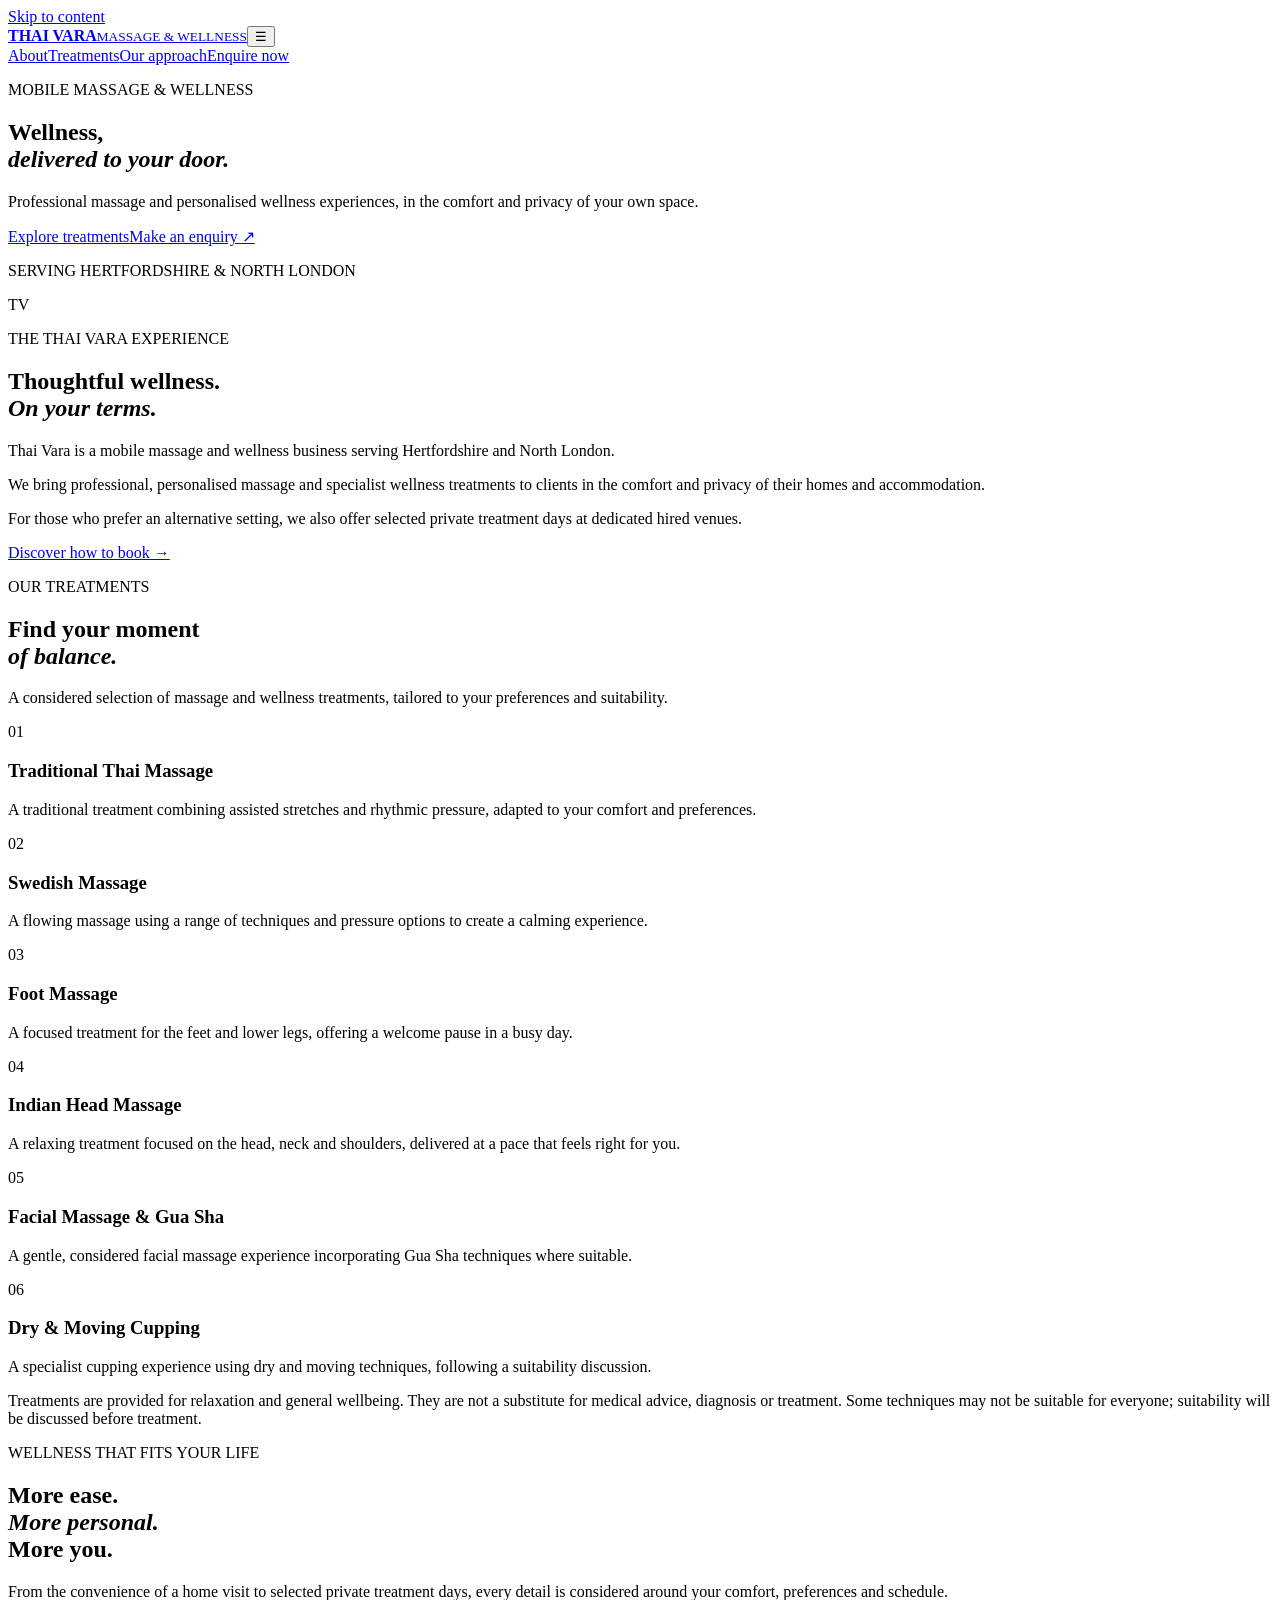
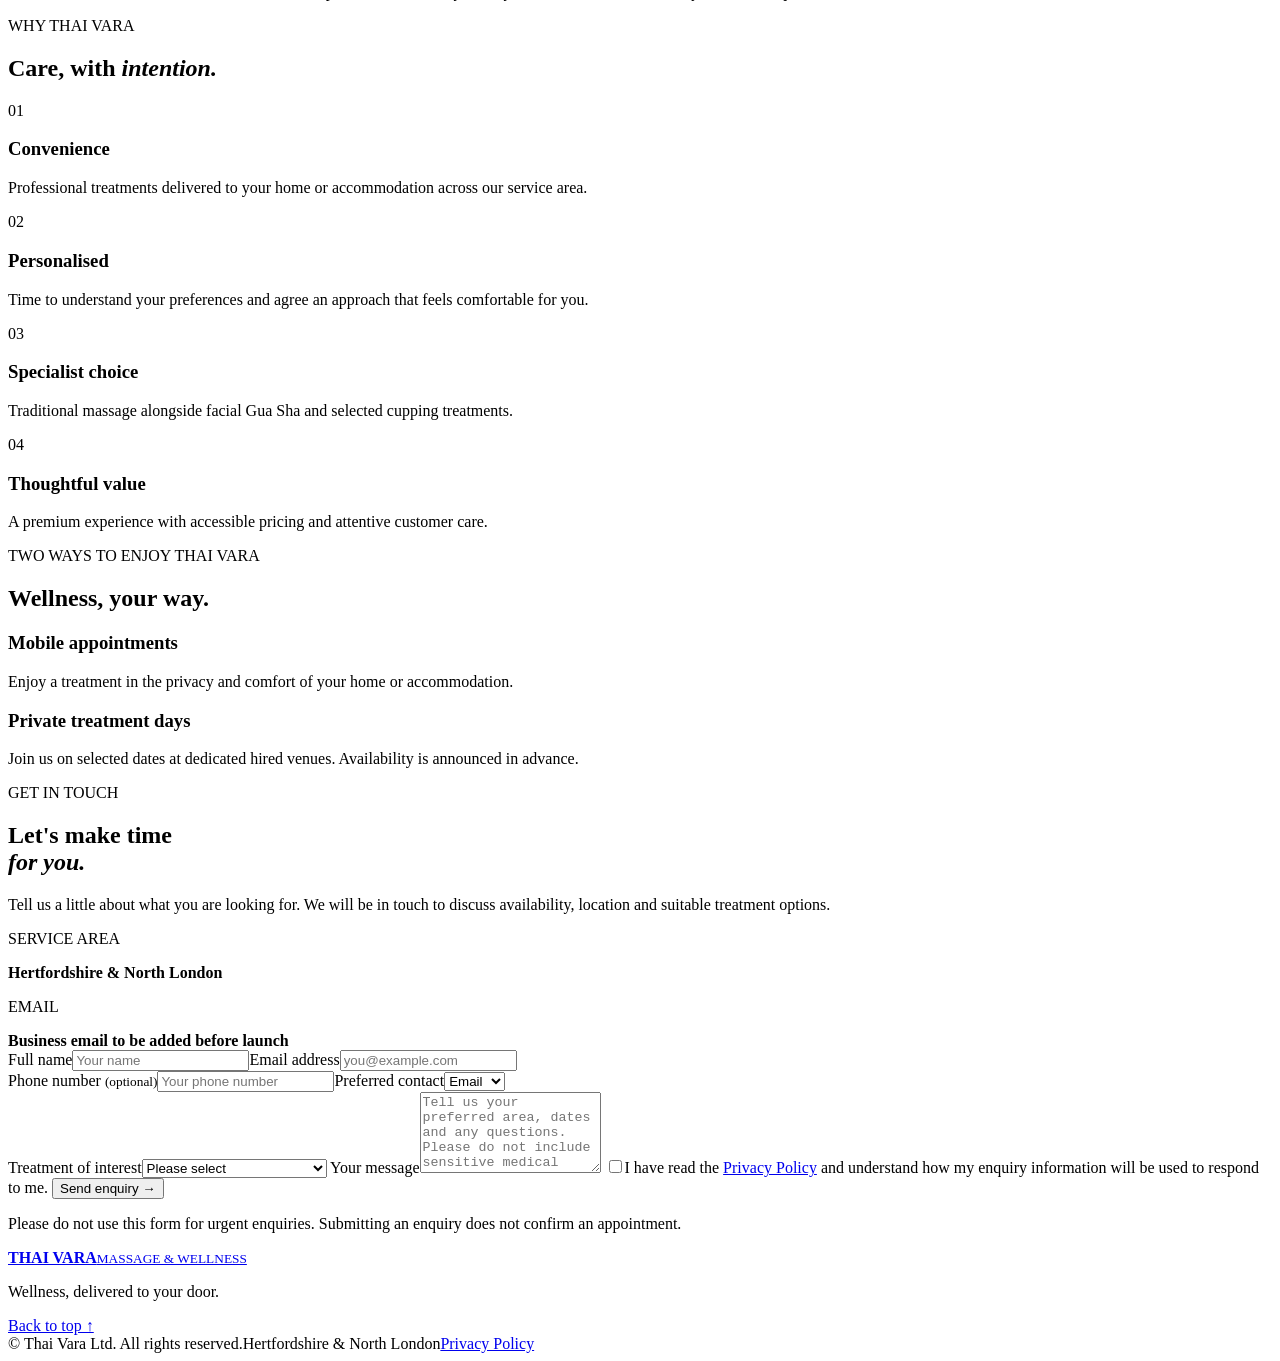
==== index.html @ e9306919 "Add Thai Vara business website homepage" ====
<!doctype html>
<html lang="en-GB">
<head>
<meta charset="utf-8"><meta name="viewport" content="width=device-width,initial-scale=1">
<meta name="theme-color" content="#142338">
<title>Thai Vara | Mobile Massage & Wellness</title>
<meta name="description" content="Professional mobile massage and personalised wellness treatments in Hertfordshire and North London. Wellness, delivered to your door.">
<meta property="og:title" content="Thai Vara | Mobile Massage & Wellness"><meta property="og:description" content="Professional massage and personalised wellness experiences, delivered to your door."><meta property="og:type" content="website">
<link rel="canonical" href="https://thaivara.co.uk/"><link rel="icon" href="/assets/favicon.svg" type="image/svg+xml">
<link rel="preconnect" href="https://fonts.googleapis.com"><link rel="preconnect" href="https://fonts.gstatic.com" crossorigin>
<link href="https://fonts.googleapis.com/css2?family=DM+Sans:wght@400;500;600;700&family=Playfair+Display:wght@400;500;600&display=swap" rel="stylesheet">
<link rel="stylesheet" href="/styles.css">
</head>
<body>
<a class="skip" href="#main">Skip to content</a>
<header class="header"><div class="wrap navwrap"><a class="brand" href="#home"><b>THAI VARA</b><small>MASSAGE & WELLNESS</small></a><button class="toggle" aria-expanded="false" aria-controls="nav" aria-label="Open menu">☰</button><nav id="nav"><a href="#about">About</a><a href="#services">Treatments</a><a href="#experience">Our approach</a><a class="navcta" href="#contact">Enquire now</a></nav></div></header>
<main id="main">
<section class="hero" id="home"><div class="heroimg"></div><div class="shade"></div><div class="wrap herocontent"><p class="eyebrow gold">MOBILE MASSAGE & WELLNESS</p><h1>Wellness,<br><em>delivered to your door.</em></h1><p class="herotext">Professional massage and personalised wellness experiences, in the comfort and privacy of your own space.</p><div class="actions"><a class="btn goldbtn" href="#services">Explore treatments</a><a class="lightlink" href="#contact">Make an enquiry ↗</a></div><p class="location">SERVING HERTFORDSHIRE & NORTH LONDON</p></div><span class="watermark">TV</span></section>
<section class="section" id="about"><div class="wrap twocol"><div><p class="eyebrow">THE THAI VARA EXPERIENCE</p><h2>Thoughtful wellness.<br><em>On your terms.</em></h2></div><div class="copy"><p class="lead">Thai Vara is a mobile massage and wellness business serving Hertfordshire and North London.</p><p>We bring professional, personalised massage and specialist wellness treatments to clients in the comfort and privacy of their homes and accommodation.</p><p>For those who prefer an alternative setting, we also offer selected private treatment days at dedicated hired venues.</p><a class="under" href="#contact">Discover how to book →</a></div></div></section>
<section class="section services" id="services"><div class="wrap"><div class="sectionhead"><div><p class="eyebrow">OUR TREATMENTS</p><h2>Find your moment<br><em>of balance.</em></h2></div><p class="note">A considered selection of massage and wellness treatments, tailored to your preferences and suitability.</p></div><div class="cards">
<article><span>01</span><h3>Traditional Thai Massage</h3><p>A traditional treatment combining assisted stretches and rhythmic pressure, adapted to your comfort and preferences.</p></article>
<article><span>02</span><h3>Swedish Massage</h3><p>A flowing massage using a range of techniques and pressure options to create a calming experience.</p></article>
<article><span>03</span><h3>Foot Massage</h3><p>A focused treatment for the feet and lower legs, offering a welcome pause in a busy day.</p></article>
<article><span>04</span><h3>Indian Head Massage</h3><p>A relaxing treatment focused on the head, neck and shoulders, delivered at a pace that feels right for you.</p></article>
<article><span>05</span><h3>Facial Massage & Gua Sha</h3><p>A gentle, considered facial massage experience incorporating Gua Sha techniques where suitable.</p></article>
<article><span>06</span><h3>Dry & Moving Cupping</h3><p>A specialist cupping experience using dry and moving techniques, following a suitability discussion.</p></article>
</div><p class="disclaimer">Treatments are provided for relaxation and general wellbeing. They are not a substitute for medical advice, diagnosis or treatment. Some techniques may not be suitable for everyone; suitability will be discussed before treatment.</p></div></section>
<section class="statement section" id="experience"><div class="wrap center"><p class="eyebrow gold">WELLNESS THAT FITS YOUR LIFE</p><h2>More ease.<br><em>More personal.</em><br>More you.</h2><p>From the convenience of a home visit to selected private treatment days, every detail is considered around your comfort, preferences and schedule.</p></div></section>
<section class="section"><div class="wrap"><p class="eyebrow">WHY THAI VARA</p><h2>Care, with <em>intention.</em></h2><div class="benefits"><article><span>01</span><h3>Convenience</h3><p>Professional treatments delivered to your home or accommodation across our service area.</p></article><article><span>02</span><h3>Personalised</h3><p>Time to understand your preferences and agree an approach that feels comfortable for you.</p></article><article><span>03</span><h3>Specialist choice</h3><p>Traditional massage alongside facial Gua Sha and selected cupping treatments.</p></article><article><span>04</span><h3>Thoughtful value</h3><p>A premium experience with accessible pricing and attentive customer care.</p></article></div></div></section>
<section class="band"><div class="wrap bandgrid"><div><p class="eyebrow gold">TWO WAYS TO ENJOY THAI VARA</p><h2>Wellness, your way.</h2></div><div class="bandoptions"><div><h3>Mobile appointments</h3><p>Enjoy a treatment in the privacy and comfort of your home or accommodation.</p></div><div><h3>Private treatment days</h3><p>Join us on selected dates at dedicated hired venues. Availability is announced in advance.</p></div></div></div></section>
<section class="section contact" id="contact"><div class="wrap contactgrid"><div><p class="eyebrow">GET IN TOUCH</p><h2>Let's make time<br><em>for you.</em></h2><p class="copytext">Tell us a little about what you are looking for. We will be in touch to discuss availability, location and suitable treatment options.</p><p class="label">SERVICE AREA</p><strong>Hertfordshire & North London</strong><p class="label">EMAIL</p><strong>Business email to be added before launch</strong></div>
<form action="https://formspree.io/f/REPLACE_WITH_YOUR_FORM_ID" method="POST"><input type="hidden" name="_subject" value="New Thai Vara website enquiry">
<div class="formrow"><label>Full name<input name="name" autocomplete="name" required maxlength="100" placeholder="Your name"></label><label>Email address<input type="email" name="email" autocomplete="email" required maxlength="254" placeholder="you@example.com"></label></div>
<div class="formrow"><label>Phone number <small>(optional)</small><input type="tel" name="phone" autocomplete="tel" maxlength="30" placeholder="Your phone number"></label><label>Preferred contact<select name="preferred_contact"><option>Email</option><option>Phone</option></select></label></div>
<label>Treatment of interest<select name="treatment" required><option value="">Please select</option><option>Traditional Thai Massage</option><option>Swedish Massage</option><option>Foot Massage</option><option>Indian Head Massage</option><option>Facial Massage & Gua Sha</option><option>Dry & Moving Cupping</option><option>Not sure yet</option></select></label>
<label>Your message<textarea name="message" rows="5" required maxlength="3000" placeholder="Tell us your preferred area, dates and any questions. Please do not include sensitive medical information."></textarea></label>
<label class="consent"><input type="checkbox" required name="privacy_acknowledgement" value="Acknowledged"><span>I have read the <a href="/privacy-policy.html">Privacy Policy</a> and understand how my enquiry information will be used to respond to me.</span></label>
<button class="btn darkbtn" type="submit">Send enquiry →</button><p class="formnote">Please do not use this form for urgent enquiries. Submitting an enquiry does not confirm an appointment.</p></form></div></section>
</main>
<footer><div class="wrap footertop"><a class="brand inverse" href="#home"><b>THAI VARA</b><small>MASSAGE & WELLNESS</small></a><p>Wellness, delivered to your door.</p><a href="#home">Back to top ↑</a></div><div class="wrap footbottom"><span>© <span id="year"></span> Thai Vara Ltd. All rights reserved.</span><span>Hertfordshire & North London</span><a href="/privacy-policy.html">Privacy Policy</a></div></footer>
<script src="/script.js"></script></body></html>
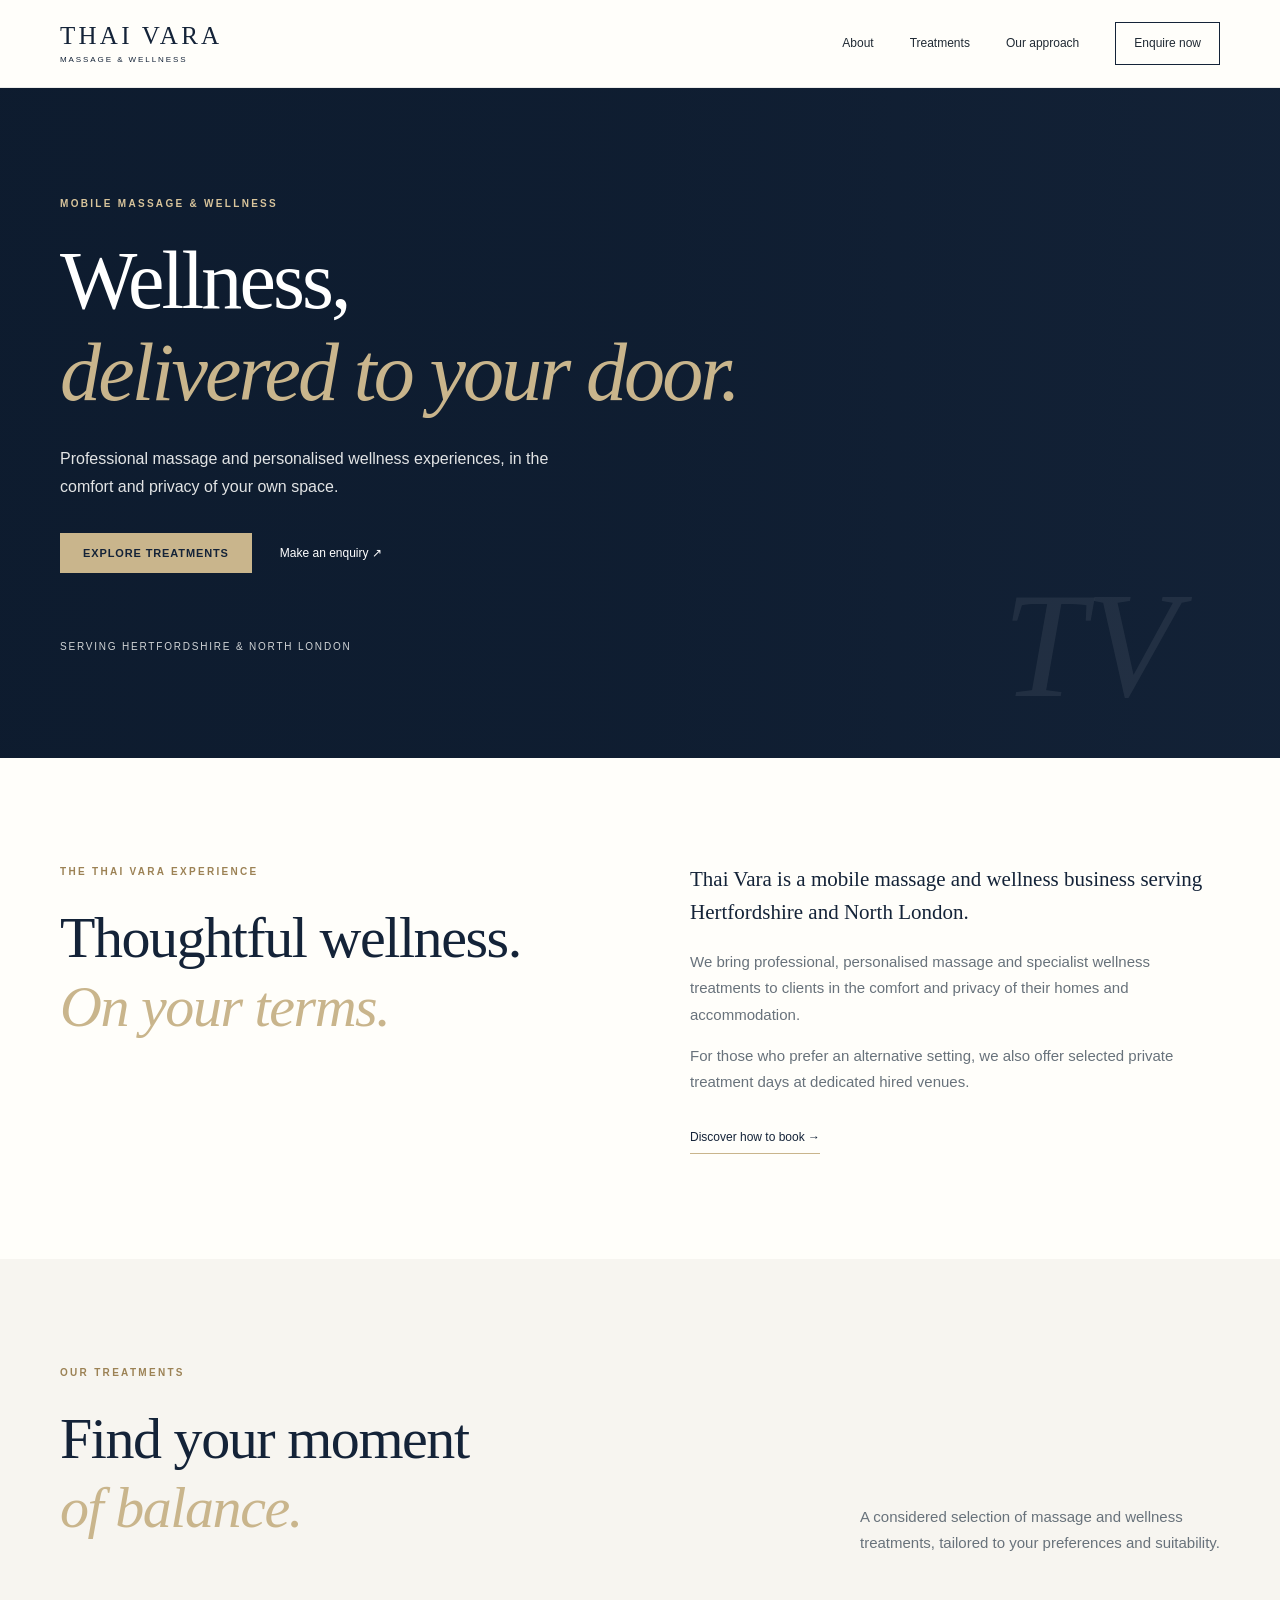
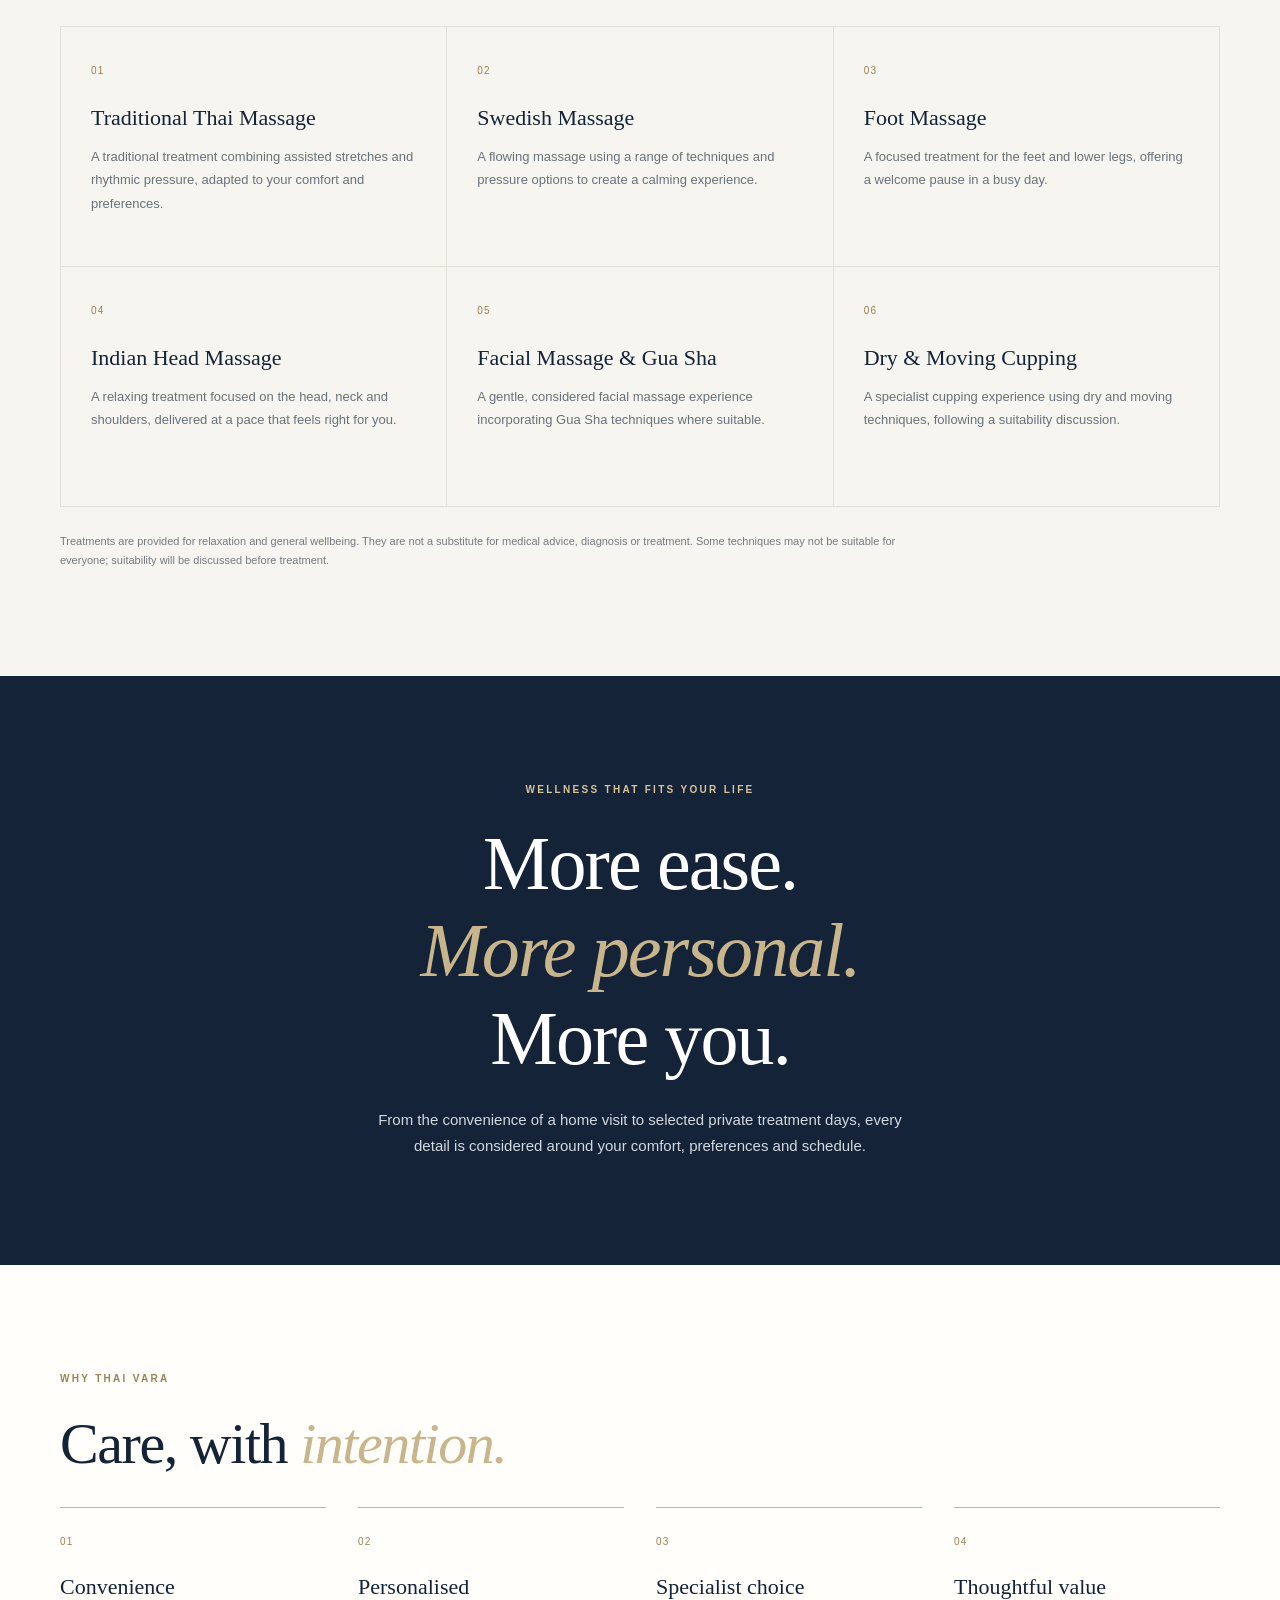
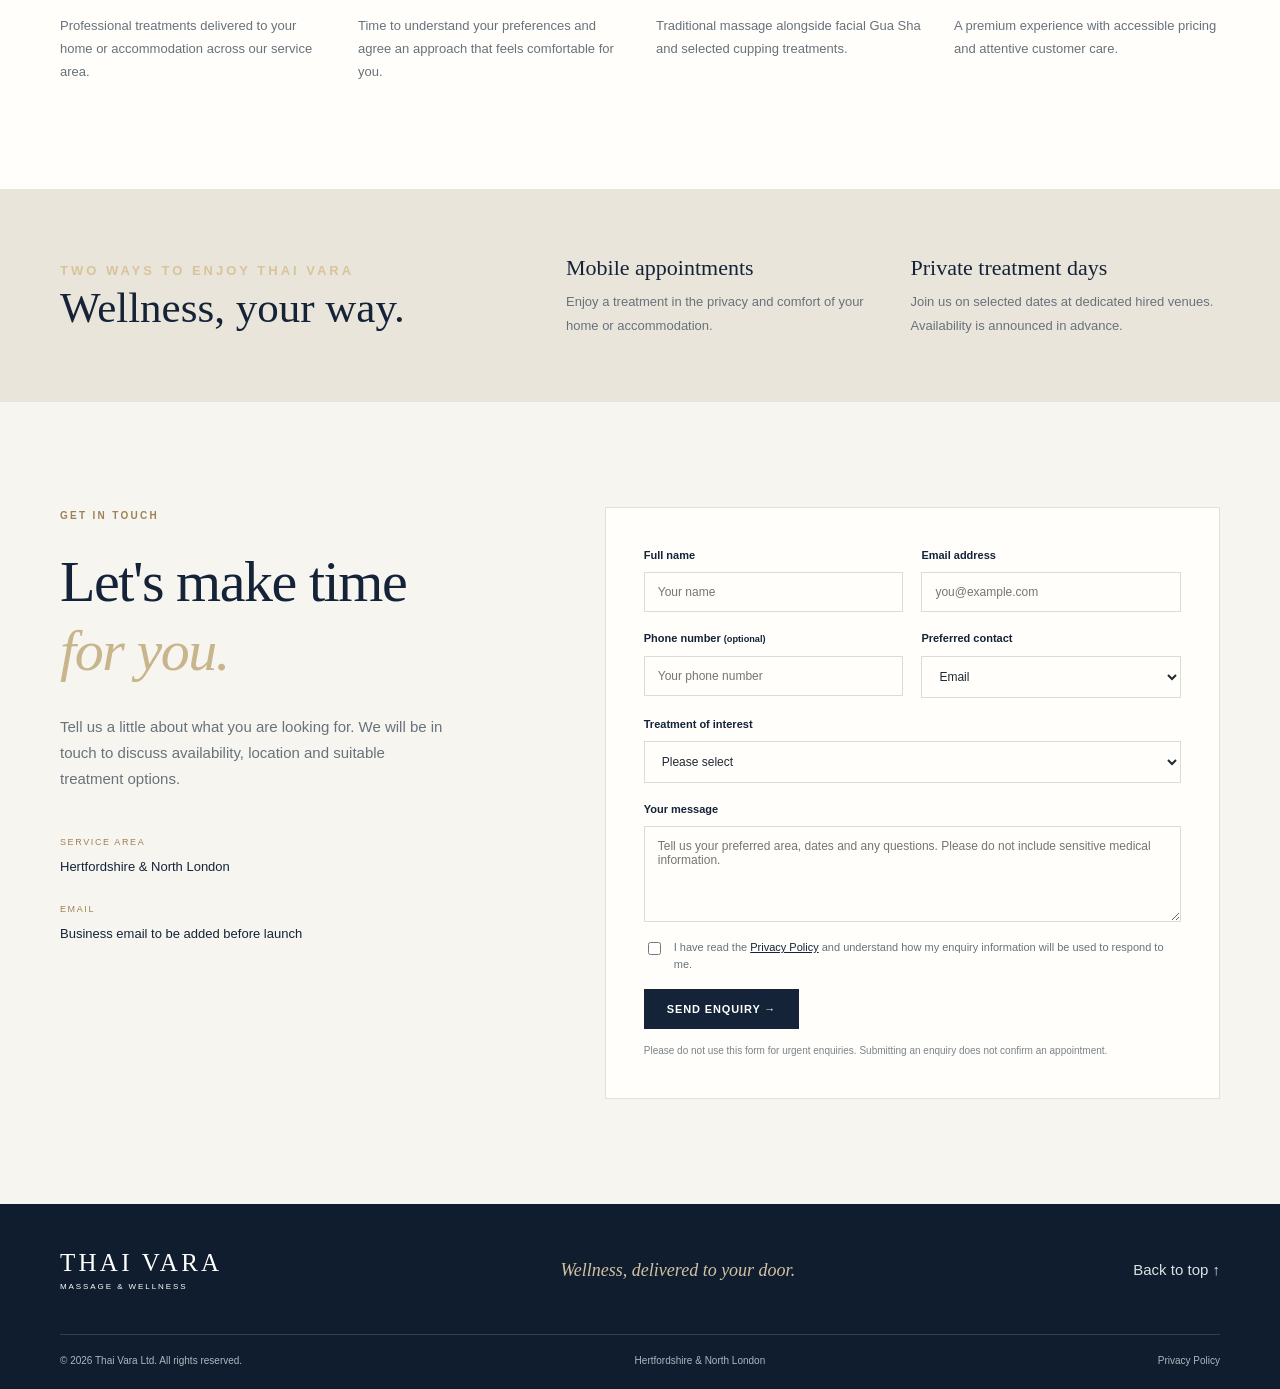
==== commit eff6003b: "Connect Thai Vara contact form to Formspree" ====
--- a/index.html
+++ b/index.html
@@ -29,7 +29,7 @@
 <section class="section"><div class="wrap"><p class="eyebrow">WHY THAI VARA</p><h2>Care, with <em>intention.</em></h2><div class="benefits"><article><span>01</span><h3>Convenience</h3><p>Professional treatments delivered to your home or accommodation across our service area.</p></article><article><span>02</span><h3>Personalised</h3><p>Time to understand your preferences and agree an approach that feels comfortable for you.</p></article><article><span>03</span><h3>Specialist choice</h3><p>Traditional massage alongside facial Gua Sha and selected cupping treatments.</p></article><article><span>04</span><h3>Thoughtful value</h3><p>A premium experience with accessible pricing and attentive customer care.</p></article></div></div></section>
 <section class="band"><div class="wrap bandgrid"><div><p class="eyebrow gold">TWO WAYS TO ENJOY THAI VARA</p><h2>Wellness, your way.</h2></div><div class="bandoptions"><div><h3>Mobile appointments</h3><p>Enjoy a treatment in the privacy and comfort of your home or accommodation.</p></div><div><h3>Private treatment days</h3><p>Join us on selected dates at dedicated hired venues. Availability is announced in advance.</p></div></div></div></section>
 <section class="section contact" id="contact"><div class="wrap contactgrid"><div><p class="eyebrow">GET IN TOUCH</p><h2>Let's make time<br><em>for you.</em></h2><p class="copytext">Tell us a little about what you are looking for. We will be in touch to discuss availability, location and suitable treatment options.</p><p class="label">SERVICE AREA</p><strong>Hertfordshire & North London</strong><p class="label">EMAIL</p><strong>Business email to be added before launch</strong></div>
-<form action="https://formspree.io/f/REPLACE_WITH_YOUR_FORM_ID" method="POST"><input type="hidden" name="_subject" value="New Thai Vara website enquiry">
+<form action="https://formspree.io/f/mpppejll" method="POST"><input type="hidden" name="_subject" value="New Thai Vara website enquiry">
 <div class="formrow"><label>Full name<input name="name" autocomplete="name" required maxlength="100" placeholder="Your name"></label><label>Email address<input type="email" name="email" autocomplete="email" required maxlength="254" placeholder="you@example.com"></label></div>
 <div class="formrow"><label>Phone number <small>(optional)</small><input type="tel" name="phone" autocomplete="tel" maxlength="30" placeholder="Your phone number"></label><label>Preferred contact<select name="preferred_contact"><option>Email</option><option>Phone</option></select></label></div>
 <label>Treatment of interest<select name="treatment" required><option value="">Please select</option><option>Traditional Thai Massage</option><option>Swedish Massage</option><option>Foot Massage</option><option>Indian Head Massage</option><option>Facial Massage & Gua Sha</option><option>Dry & Moving Cupping</option><option>Not sure yet</option></select></label>
--- a/styles.css
+++ b/styles.css
@@ -0,0 +1 @@
+:root{--navy:#142338;--ink:#202a34;--muted:#68727b;--cream:#f7f5f0;--paper:#fffefa;--gold:#c9b58c;--line:#e4e0d7;--serif:"Playfair Display",Georgia,serif;--sans:"DM Sans",Arial,sans-serif}*{box-sizing:border-box}html{scroll-behavior:smooth;scroll-padding-top:88px}body{margin:0;color:var(--ink);background:var(--paper);font:15px/1.75 var(--sans)}a{color:inherit}.wrap{width:min(1160px,calc(100% - 48px));margin:auto}.skip{position:absolute;left:-999px;top:0;background:white;padding:10px;z-index:99}.skip:focus{left:10px}.header{height:88px;background:rgba(255,254,250,.97);position:sticky;top:0;z-index:20;border-bottom:1px solid #14233814;backdrop-filter:blur(12px)}.navwrap{height:100%;display:flex;align-items:center;justify-content:space-between}.brand{text-decoration:none;display:flex;flex-direction:column;line-height:1.2;color:var(--navy)}.brand b{font:25px var(--serif);letter-spacing:.13em}.brand small{font-size:8px;letter-spacing:.24em;margin-top:5px}.navwrap nav{display:flex;align-items:center;gap:36px}.navwrap nav a{text-decoration:none;font-size:12px}.navwrap nav a:hover{color:#9c8255}.navcta{border:1px solid var(--navy);padding:10px 18px}.toggle{display:none}.hero{min-height:670px;position:relative;display:flex;align-items:center;background:var(--navy);overflow:hidden;color:white}.heroimg{position:absolute;inset:0;background:url("https://images.unsplash.com/photo-1540555700478-4be289fbecef?auto=format&fit=crop&w=2000&q=85") center/cover;opacity:.48}.shade{position:absolute;inset:0;background:linear-gradient(90deg,#0d1b2eeb 0%,#0d1b2eb8 48%,#0d1b2e33 100%)}.herocontent{position:relative;z-index:1;padding:105px 0 90px}.eyebrow{font-size:10px;font-weight:700;letter-spacing:.23em;color:#9c8255;margin:0 0 22px}.eyebrow.gold{color:#d8c49b}.hero h1{font:400 clamp(48px,7vw,82px)/1.12 var(--serif);letter-spacing:-.035em;margin:0;max-width:780px}.hero h1 em,h2 em{font-weight:400;color:var(--gold)}.herotext{max-width:510px;color:#e2e4e5;font-size:16px;margin:27px 0 32px}.actions{display:flex;align-items:center;gap:28px;flex-wrap:wrap}.btn{display:inline-flex;align-items:center;justify-content:center;gap:16px;border:0;padding:14px 23px;text-decoration:none;font:600 11px var(--sans);letter-spacing:.08em;text-transform:uppercase;cursor:pointer}.goldbtn{background:var(--gold);color:var(--navy)}.darkbtn{background:var(--navy);color:white}.lightlink{font-size:12px;text-decoration:none;color:white}.location{font-size:10px;letter-spacing:.18em;margin-top:65px;color:#d2d5d7}.watermark{position:absolute;right:8%;bottom:4%;font:italic 150px var(--serif);color:#ffffff12}.section{padding:105px 0}.twocol{display:grid;grid-template-columns:1fr 1fr;gap:100px}.section h2{font:400 clamp(38px,5vw,58px)/1.2 var(--serif);letter-spacing:-.025em;color:var(--navy);margin:0 0 28px}.copy{max-width:520px;color:var(--muted)}.lead{font:400 21px/1.55 var(--serif);color:var(--navy);margin-top:0}.under{display:inline-block;margin-top:17px;padding-bottom:5px;border-bottom:1px solid var(--gold);font-size:12px;text-decoration:none;color:var(--navy)}.services{background:var(--cream)}.sectionhead{display:flex;align-items:end;justify-content:space-between;gap:40px;margin-bottom:55px}.note{max-width:360px;color:var(--muted)}.cards{display:grid;grid-template-columns:repeat(3,1fr);border-top:1px solid var(--line);border-left:1px solid var(--line)}.cards article{min-height:240px;padding:29px 30px;border-right:1px solid var(--line);border-bottom:1px solid var(--line)}.cards article span,.benefits span{font-size:10px;color:#9c8255;letter-spacing:.12em}.cards h3,.benefits h3,.band h3{font:400 22px/1.3 var(--serif);color:var(--navy);margin:22px 0 12px}.cards p,.benefits p,.band p{font-size:13px;line-height:1.8;color:var(--muted);margin:0}.disclaimer{font-size:11px;color:#747b80;max-width:850px;margin:25px 0 0}.statement{background:var(--navy);color:white;text-align:center}.center h2{font:400 clamp(48px,7vw,76px)/1.15 var(--serif);margin:0 0 25px;color:white}.center>p:last-child{max-width:550px;margin:auto;color:#d3d9df}.benefits{display:grid;grid-template-columns:repeat(4,1fr);gap:32px}.benefits article{border-top:1px solid var(--gold);padding-top:19px}.benefits h3{margin-top:20px}.band{background:#eae5da;padding:65px 0}.bandgrid{display:grid;grid-template-columns:.8fr 1.2fr;gap:70px;align-items:center}.band h2{font:400 43px var(--serif);margin:0;color:var(--navy)}.bandoptions{display:grid;grid-template-columns:1fr 1fr;gap:35px}.band h3{margin:0 0 8px}.contact{background:var(--cream)}.contactgrid{display:grid;grid-template-columns:.85fr 1.15fr;gap:90px}.copytext{color:var(--muted);max-width:390px;margin:25px 0 42px}.label{font-size:9px;letter-spacing:.18em;color:#9c8255;margin:22px 0 3px}.contact strong{font-size:13px;font-weight:500;color:var(--navy)}form{background:var(--paper);padding:38px;border:1px solid var(--line)}form label{display:block;font-size:11px;font-weight:600;color:var(--navy);margin-bottom:17px}.formrow{display:grid;grid-template-columns:1fr 1fr;gap:18px}form input:not([type=checkbox]),form select,form textarea{display:block;width:100%;margin-top:7px;padding:12px 13px;border:1px solid #dedbd3;background:#fffefa;color:var(--ink);font:400 12px var(--sans);border-radius:0}form textarea{resize:vertical}form input:focus,form select:focus,form textarea:focus{outline:2px solid var(--gold);outline-offset:1px}.consent{display:flex!important;gap:10px;align-items:flex-start;font-weight:400!important;color:var(--muted)!important;line-height:1.5}.consent input{margin-top:3px}.consent a{color:var(--navy)}.formnote{font-size:10px;color:#7b8389;margin:13px 0 0}footer{background:#101d2e;color:#dce0e3;padding:38px 0 20px}.footertop{display:flex;align-items:center;justify-content:space-between;padding-bottom:35px}.inverse{color:white}.footertop>p{font:italic 18px var(--serif);color:#d1c2a3}.footertop>a:last-child,.footbottom a{text-decoration:none}.footbottom{border-top:1px solid #ffffff26;padding-top:17px;display:flex;justify-content:space-between;gap:18px;flex-wrap:wrap;font-size:10px;color:#aeb7c0}@media(max-width:800px){.twocol,.contactgrid{gap:45px}.benefits{grid-template-columns:repeat(2,1fr)}.bandgrid{gap:35px}.cards article{padding:24px;min-height:260px}}@media(max-width:640px){.wrap{width:calc(100% - 36px)}.header{height:74px}.brand b{font-size:22px}.toggle{display:block;background:none;border:0;color:var(--navy);font-size:23px}.navwrap nav{display:none;position:absolute;top:74px;left:0;right:0;background:var(--paper);padding:22px 24px 28px;flex-direction:column;align-items:stretch;border-bottom:1px solid var(--line)}.navwrap nav.open{display:flex}.navwrap nav a{padding:8px 0}.navcta{text-align:center}.hero{min-height:650px}.herocontent{padding:90px 0 65px}.hero h1{font-size:51px}.herotext{font-size:14px}.location{margin-top:50px}.section{padding:78px 0}.twocol,.contactgrid,.bandgrid{grid-template-columns:1fr;gap:30px}.section h2{font-size:43px}.sectionhead{display:block;margin-bottom:35px}.note{margin-top:20px}.cards{grid-template-columns:1fr}.cards article{min-height:0;padding:25px}.cards h3{margin:13px 0}.center h2{font-size:54px}.benefits{grid-template-columns:1fr 1fr;gap:28px 18px}.benefits h3{font-size:19px}.band{padding:55px 0}.band h2{font-size:38px}.bandoptions{grid-template-columns:1fr;gap:25px}form{padding:24px 19px}.formrow{grid-template-columns:1fr;gap:0}.footertop{align-items:flex-start;gap:20px;flex-direction:column}.footertop>p{margin:0}.footbottom{flex-direction:column;gap:8px}}@media(prefers-reduced-motion:reduce){html{scroll-behavior:auto}}
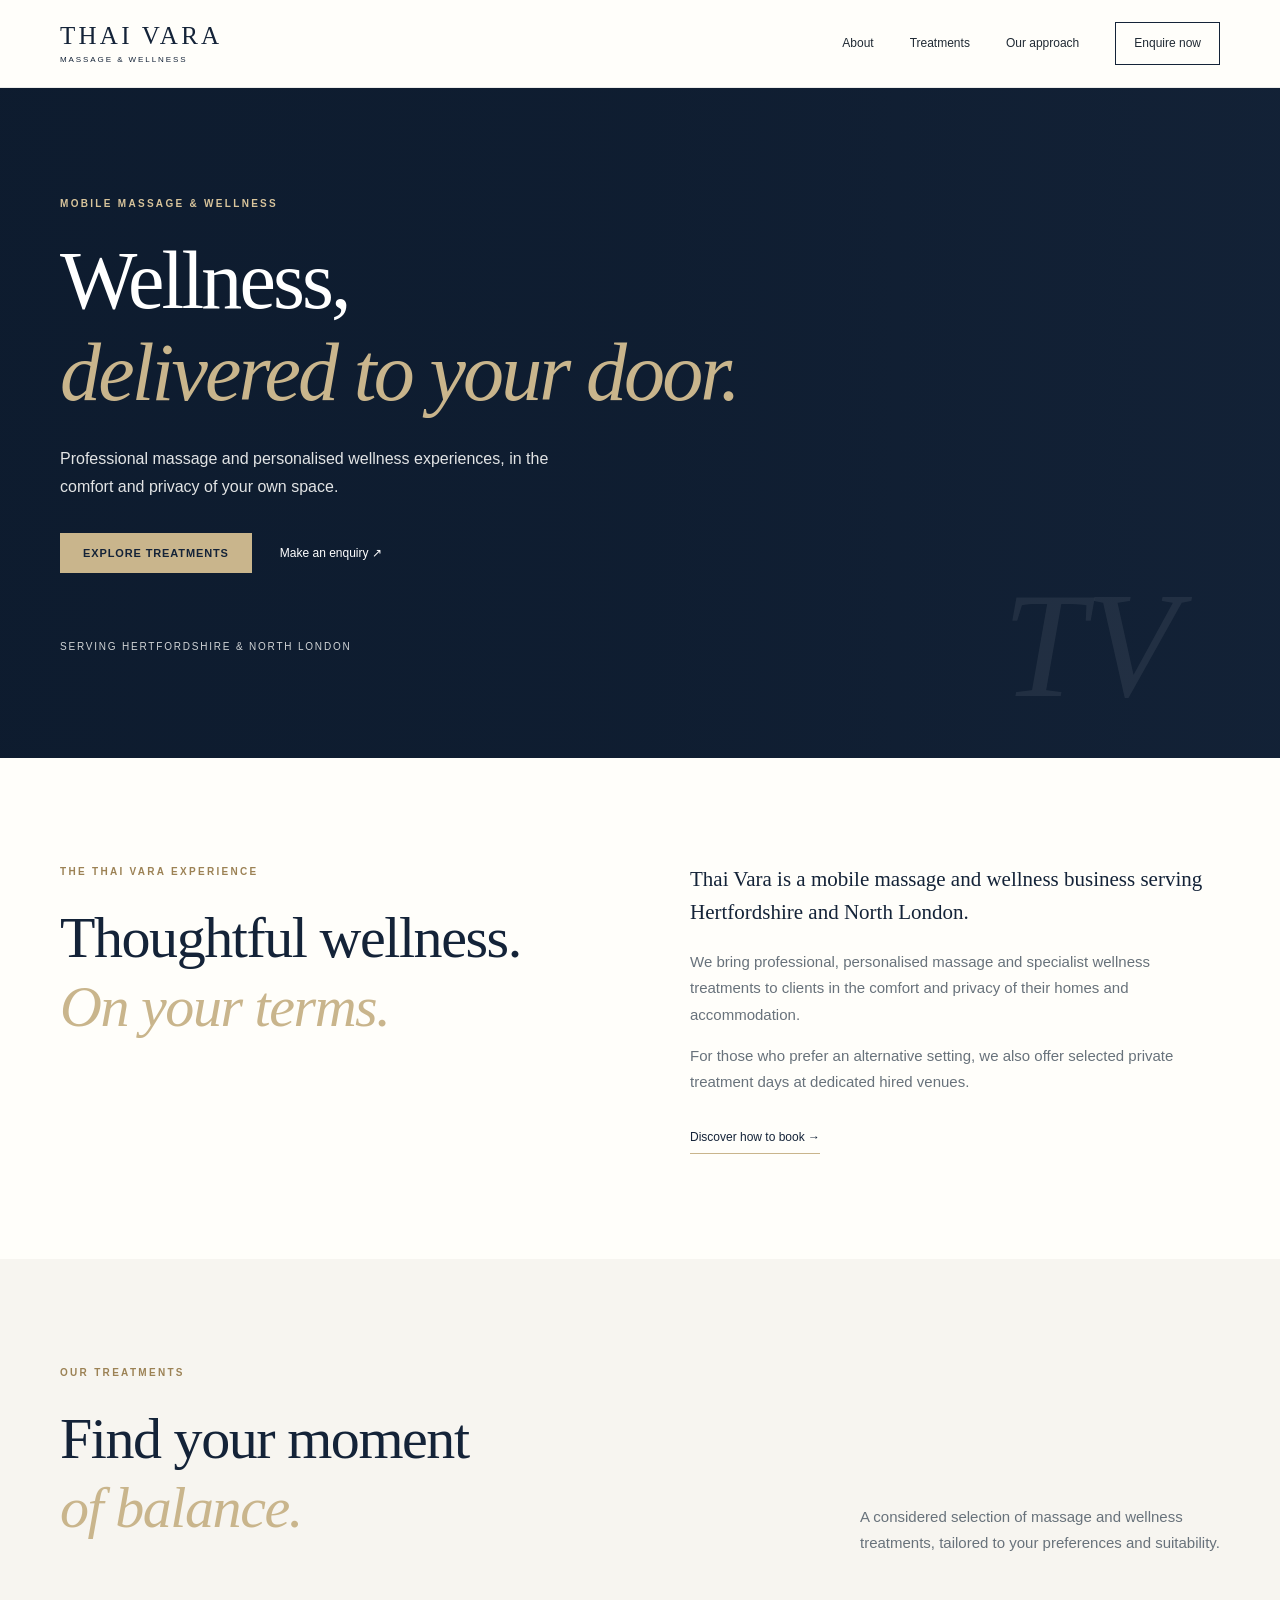
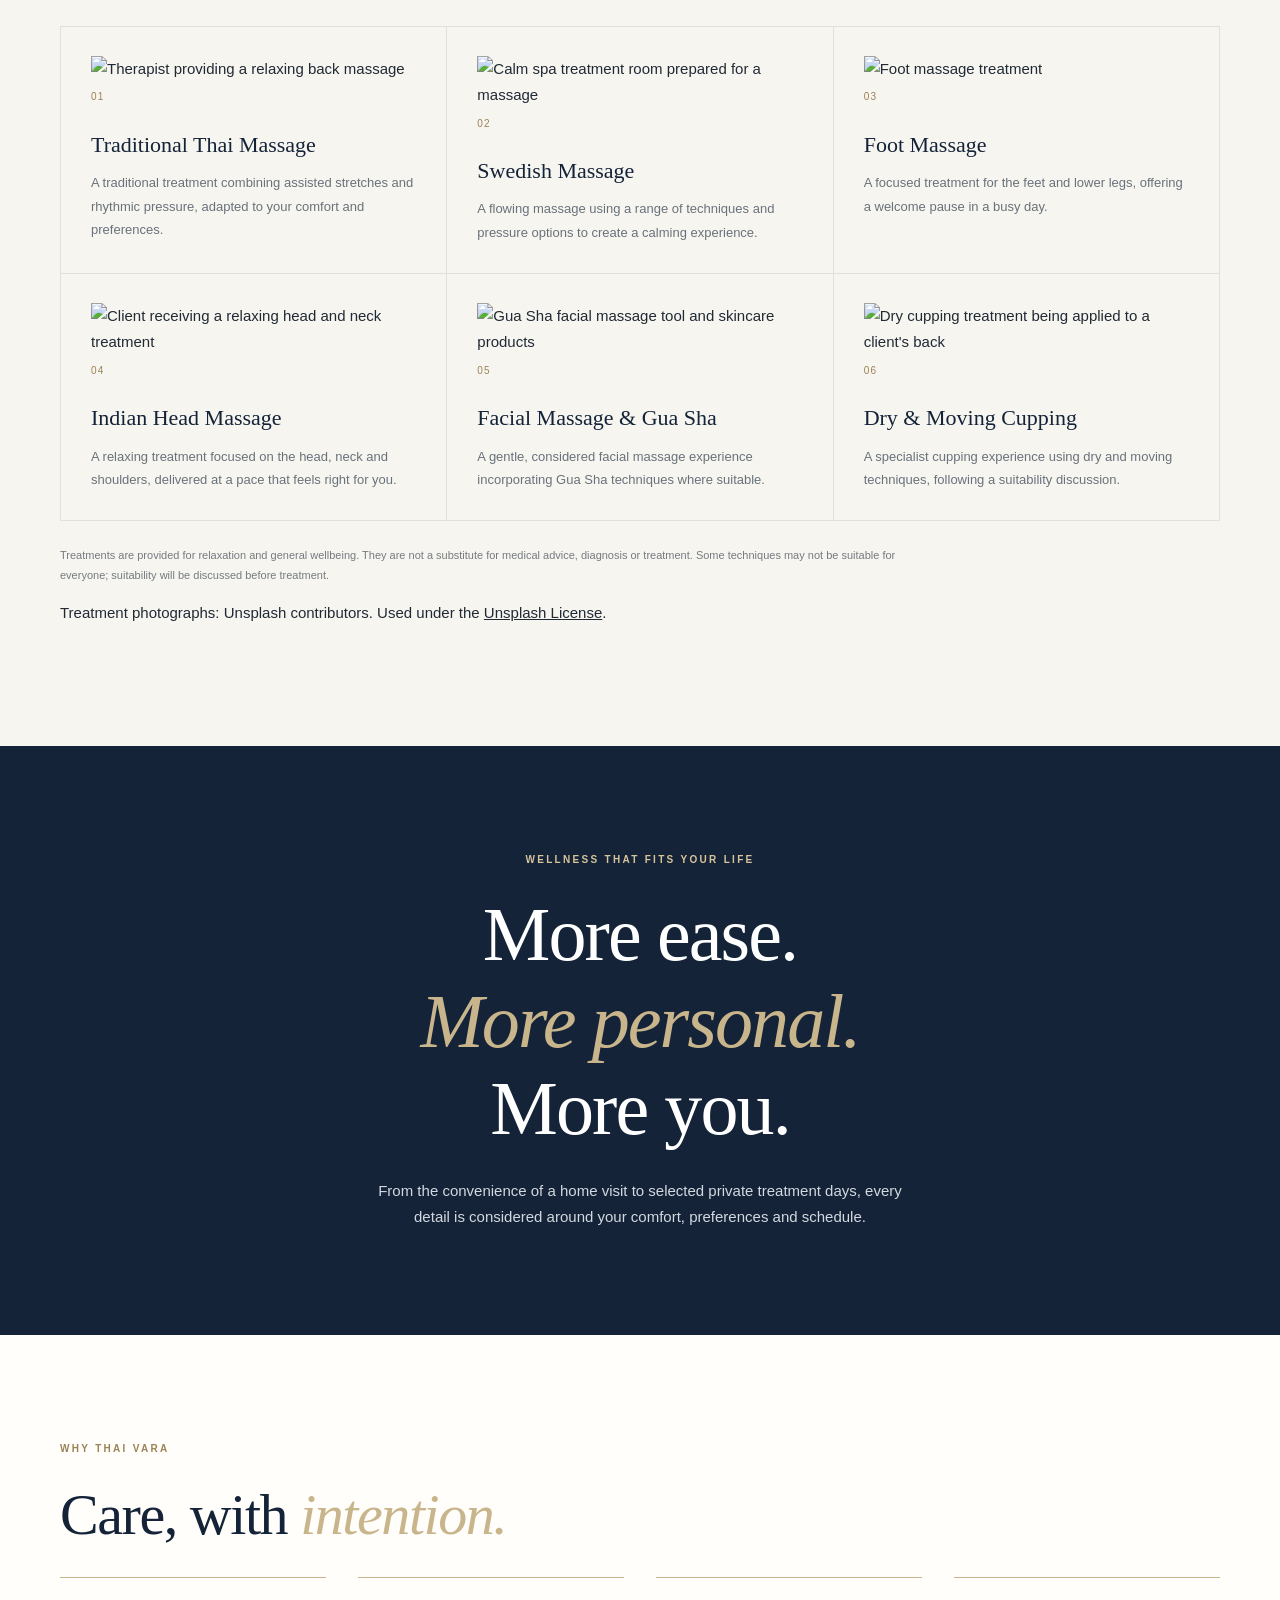
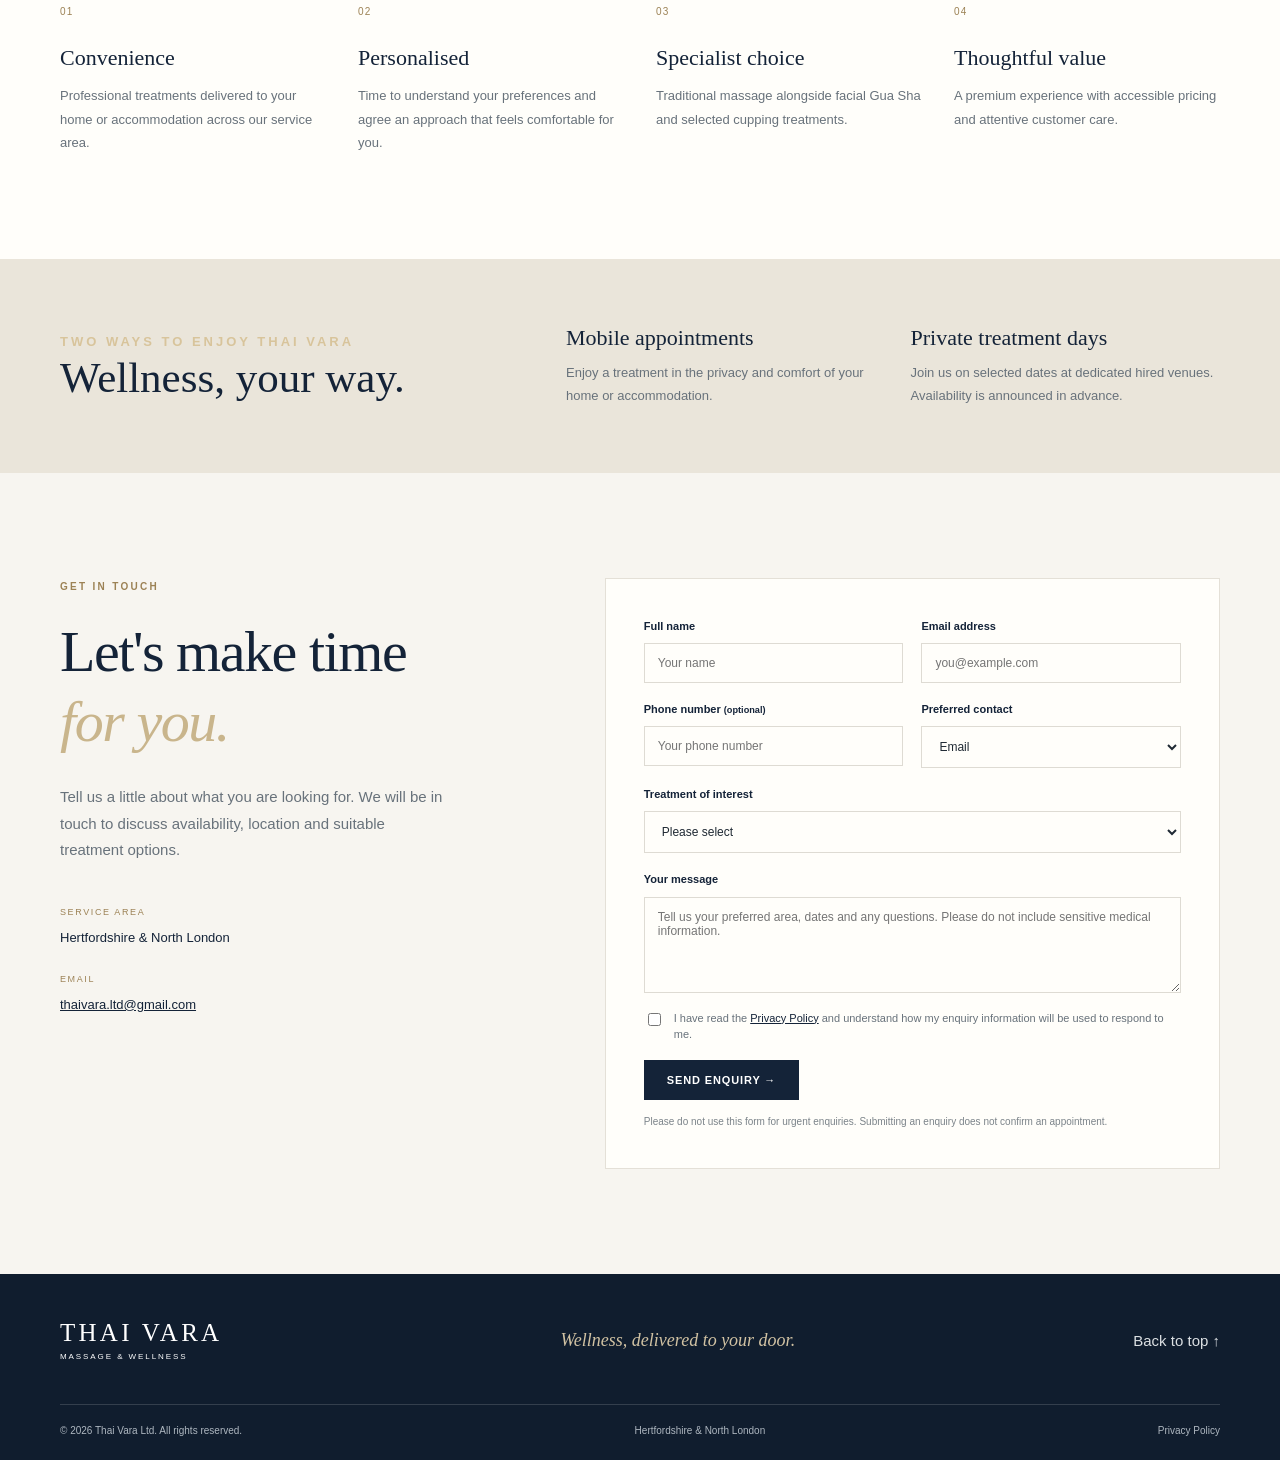
==== commit 4ab160cd: "Add treatment imagery and update contact details" ====
--- a/index.html
+++ b/index.html
@@ -18,17 +18,17 @@
 <section class="hero" id="home"><div class="heroimg"></div><div class="shade"></div><div class="wrap herocontent"><p class="eyebrow gold">MOBILE MASSAGE & WELLNESS</p><h1>Wellness,<br><em>delivered to your door.</em></h1><p class="herotext">Professional massage and personalised wellness experiences, in the comfort and privacy of your own space.</p><div class="actions"><a class="btn goldbtn" href="#services">Explore treatments</a><a class="lightlink" href="#contact">Make an enquiry ↗</a></div><p class="location">SERVING HERTFORDSHIRE & NORTH LONDON</p></div><span class="watermark">TV</span></section>
 <section class="section" id="about"><div class="wrap twocol"><div><p class="eyebrow">THE THAI VARA EXPERIENCE</p><h2>Thoughtful wellness.<br><em>On your terms.</em></h2></div><div class="copy"><p class="lead">Thai Vara is a mobile massage and wellness business serving Hertfordshire and North London.</p><p>We bring professional, personalised massage and specialist wellness treatments to clients in the comfort and privacy of their homes and accommodation.</p><p>For those who prefer an alternative setting, we also offer selected private treatment days at dedicated hired venues.</p><a class="under" href="#contact">Discover how to book →</a></div></div></section>
 <section class="section services" id="services"><div class="wrap"><div class="sectionhead"><div><p class="eyebrow">OUR TREATMENTS</p><h2>Find your moment<br><em>of balance.</em></h2></div><p class="note">A considered selection of massage and wellness treatments, tailored to your preferences and suitability.</p></div><div class="cards">
-<article><span>01</span><h3>Traditional Thai Massage</h3><p>A traditional treatment combining assisted stretches and rhythmic pressure, adapted to your comfort and preferences.</p></article>
-<article><span>02</span><h3>Swedish Massage</h3><p>A flowing massage using a range of techniques and pressure options to create a calming experience.</p></article>
-<article><span>03</span><h3>Foot Massage</h3><p>A focused treatment for the feet and lower legs, offering a welcome pause in a busy day.</p></article>
-<article><span>04</span><h3>Indian Head Massage</h3><p>A relaxing treatment focused on the head, neck and shoulders, delivered at a pace that feels right for you.</p></article>
-<article><span>05</span><h3>Facial Massage & Gua Sha</h3><p>A gentle, considered facial massage experience incorporating Gua Sha techniques where suitable.</p></article>
-<article><span>06</span><h3>Dry & Moving Cupping</h3><p>A specialist cupping experience using dry and moving techniques, following a suitability discussion.</p></article>
-</div><p class="disclaimer">Treatments are provided for relaxation and general wellbeing. They are not a substitute for medical advice, diagnosis or treatment. Some techniques may not be suitable for everyone; suitability will be discussed before treatment.</p></div></section>
+<article><img src="https://images.unsplash.com/photo-1639162906614-0603b0ae95fd?auto=format&fit=crop&w=900&q=82" alt="Therapist providing a relaxing back massage" loading="lazy"><div class="cardbody"><span>01</span><h3>Traditional Thai Massage</h3><p>A traditional treatment combining assisted stretches and rhythmic pressure, adapted to your comfort and preferences.</p></div></article>
+<article><img src="https://images.unsplash.com/photo-1540555700478-4be289fbecef?auto=format&fit=crop&w=900&q=82" alt="Calm spa treatment room prepared for a massage" loading="lazy"><div class="cardbody"><span>02</span><h3>Swedish Massage</h3><p>A flowing massage using a range of techniques and pressure options to create a calming experience.</p></div></article>
+<article><img src="https://images.unsplash.com/photo-1728497872660-cc6b16238c3a?auto=format&fit=crop&w=900&q=82" alt="Foot massage treatment" loading="lazy"><div class="cardbody"><span>03</span><h3>Foot Massage</h3><p>A focused treatment for the feet and lower legs, offering a welcome pause in a busy day.</p></div></article>
+<article><img src="https://images.unsplash.com/photo-1757066033634-bbbf874ce525?auto=format&fit=crop&w=900&q=82" alt="Client receiving a relaxing head and neck treatment" loading="lazy"><div class="cardbody"><span>04</span><h3>Indian Head Massage</h3><p>A relaxing treatment focused on the head, neck and shoulders, delivered at a pace that feels right for you.</p></div></article>
+<article><img src="https://images.unsplash.com/photo-1575248208233-c777219911e2?auto=format&fit=crop&w=900&q=82" alt="Gua Sha facial massage tool and skincare products" loading="lazy"><div class="cardbody"><span>05</span><h3>Facial Massage & Gua Sha</h3><p>A gentle, considered facial massage experience incorporating Gua Sha techniques where suitable.</p></div></article>
+<article><img src="https://images.unsplash.com/photo-1745327883389-17150e99dcf7?auto=format&fit=crop&w=900&q=82" alt="Dry cupping treatment being applied to a client's back" loading="lazy"><div class="cardbody"><span>06</span><h3>Dry & Moving Cupping</h3><p>A specialist cupping experience using dry and moving techniques, following a suitability discussion.</p></div></article>
+</div><p class="disclaimer">Treatments are provided for relaxation and general wellbeing. They are not a substitute for medical advice, diagnosis or treatment. Some techniques may not be suitable for everyone; suitability will be discussed before treatment.</p><p class="imagecredit">Treatment photographs: Unsplash contributors. Used under the <a href="https://unsplash.com/license" target="_blank" rel="noopener noreferrer">Unsplash License</a>.</p></div></section>
 <section class="statement section" id="experience"><div class="wrap center"><p class="eyebrow gold">WELLNESS THAT FITS YOUR LIFE</p><h2>More ease.<br><em>More personal.</em><br>More you.</h2><p>From the convenience of a home visit to selected private treatment days, every detail is considered around your comfort, preferences and schedule.</p></div></section>
 <section class="section"><div class="wrap"><p class="eyebrow">WHY THAI VARA</p><h2>Care, with <em>intention.</em></h2><div class="benefits"><article><span>01</span><h3>Convenience</h3><p>Professional treatments delivered to your home or accommodation across our service area.</p></article><article><span>02</span><h3>Personalised</h3><p>Time to understand your preferences and agree an approach that feels comfortable for you.</p></article><article><span>03</span><h3>Specialist choice</h3><p>Traditional massage alongside facial Gua Sha and selected cupping treatments.</p></article><article><span>04</span><h3>Thoughtful value</h3><p>A premium experience with accessible pricing and attentive customer care.</p></article></div></div></section>
 <section class="band"><div class="wrap bandgrid"><div><p class="eyebrow gold">TWO WAYS TO ENJOY THAI VARA</p><h2>Wellness, your way.</h2></div><div class="bandoptions"><div><h3>Mobile appointments</h3><p>Enjoy a treatment in the privacy and comfort of your home or accommodation.</p></div><div><h3>Private treatment days</h3><p>Join us on selected dates at dedicated hired venues. Availability is announced in advance.</p></div></div></div></section>
-<section class="section contact" id="contact"><div class="wrap contactgrid"><div><p class="eyebrow">GET IN TOUCH</p><h2>Let's make time<br><em>for you.</em></h2><p class="copytext">Tell us a little about what you are looking for. We will be in touch to discuss availability, location and suitable treatment options.</p><p class="label">SERVICE AREA</p><strong>Hertfordshire & North London</strong><p class="label">EMAIL</p><strong>Business email to be added before launch</strong></div>
+<section class="section contact" id="contact"><div class="wrap contactgrid"><div><p class="eyebrow">GET IN TOUCH</p><h2>Let's make time<br><em>for you.</em></h2><p class="copytext">Tell us a little about what you are looking for. We will be in touch to discuss availability, location and suitable treatment options.</p><p class="label">SERVICE AREA</p><strong>Hertfordshire & North London</strong><p class="label">EMAIL</p><strong><a href="mailto:thaivara.ltd@gmail.com">thaivara.ltd@gmail.com</a></strong></div>
 <form action="https://formspree.io/f/mpppejll" method="POST"><input type="hidden" name="_subject" value="New Thai Vara website enquiry">
 <div class="formrow"><label>Full name<input name="name" autocomplete="name" required maxlength="100" placeholder="Your name"></label><label>Email address<input type="email" name="email" autocomplete="email" required maxlength="254" placeholder="you@example.com"></label></div>
 <div class="formrow"><label>Phone number <small>(optional)</small><input type="tel" name="phone" autocomplete="tel" maxlength="30" placeholder="Your phone number"></label><label>Preferred contact<select name="preferred_contact"><option>Email</option><option>Phone</option></select></label></div>
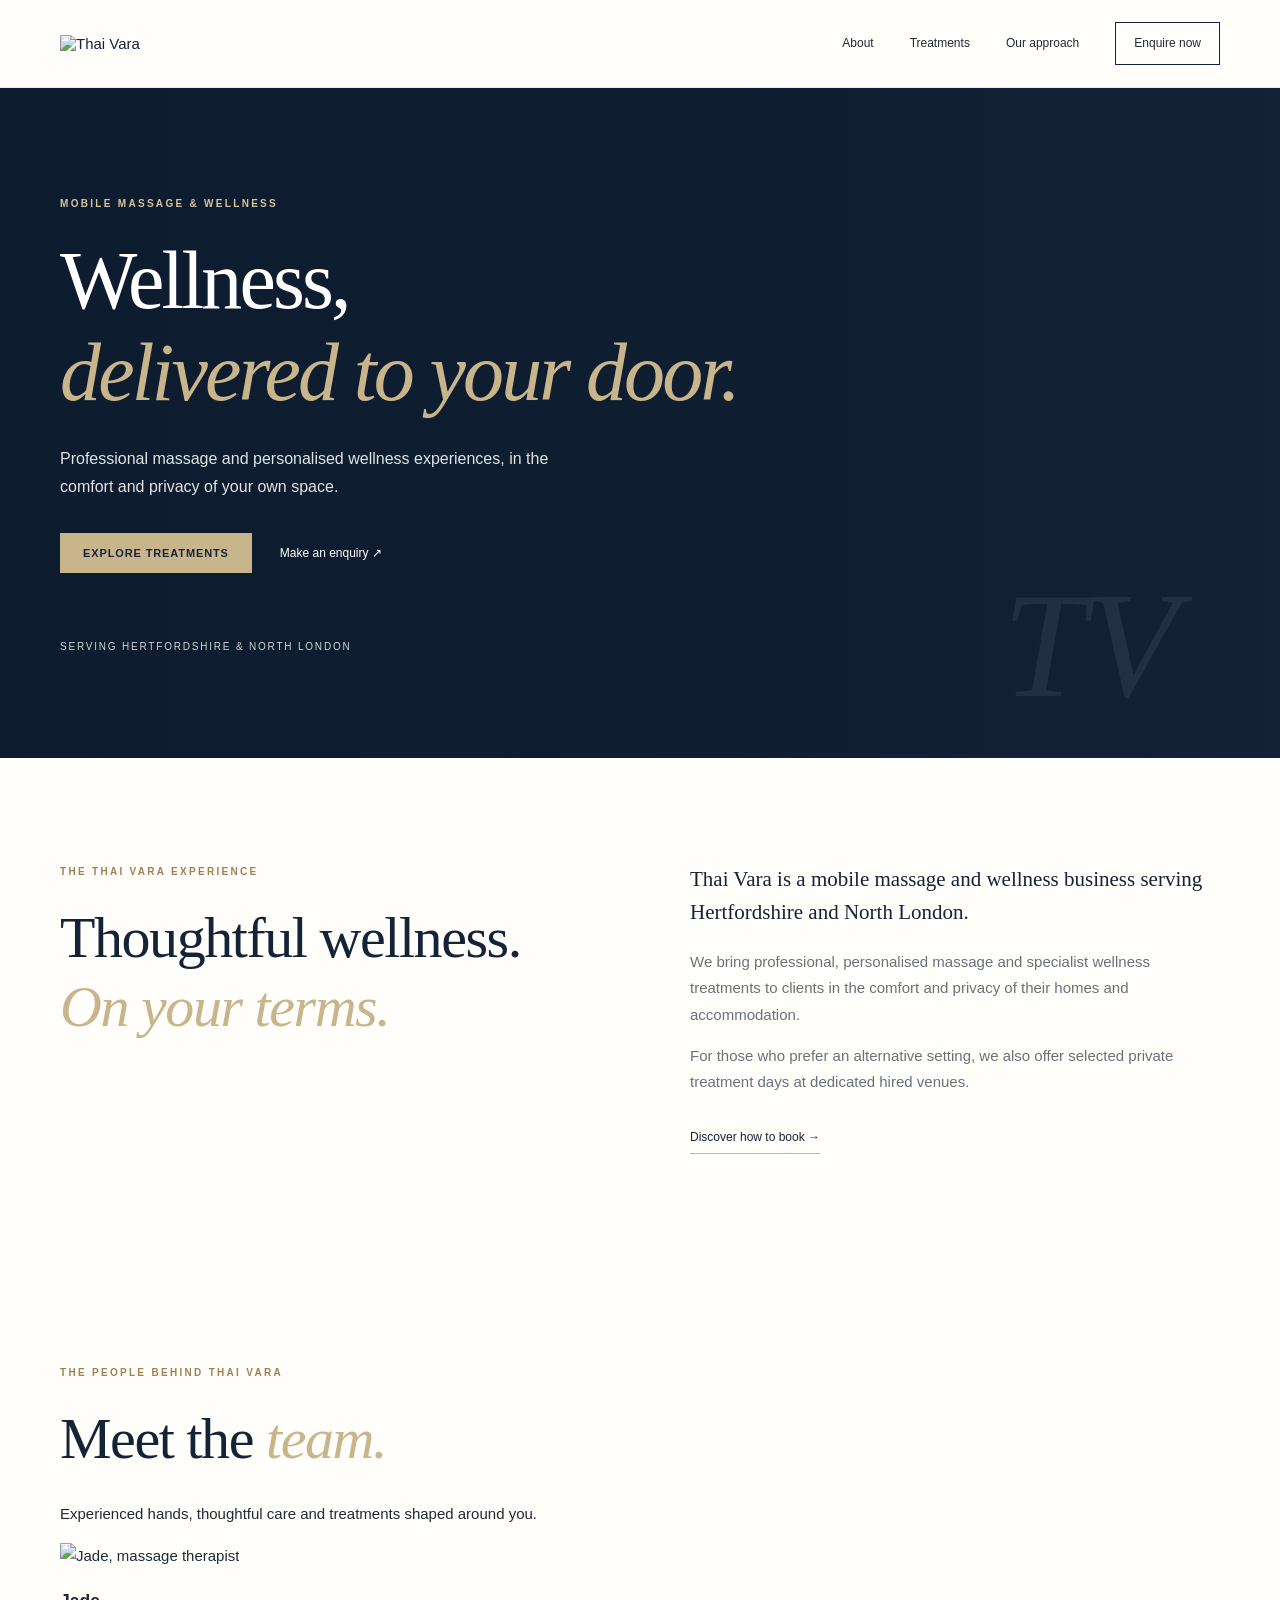
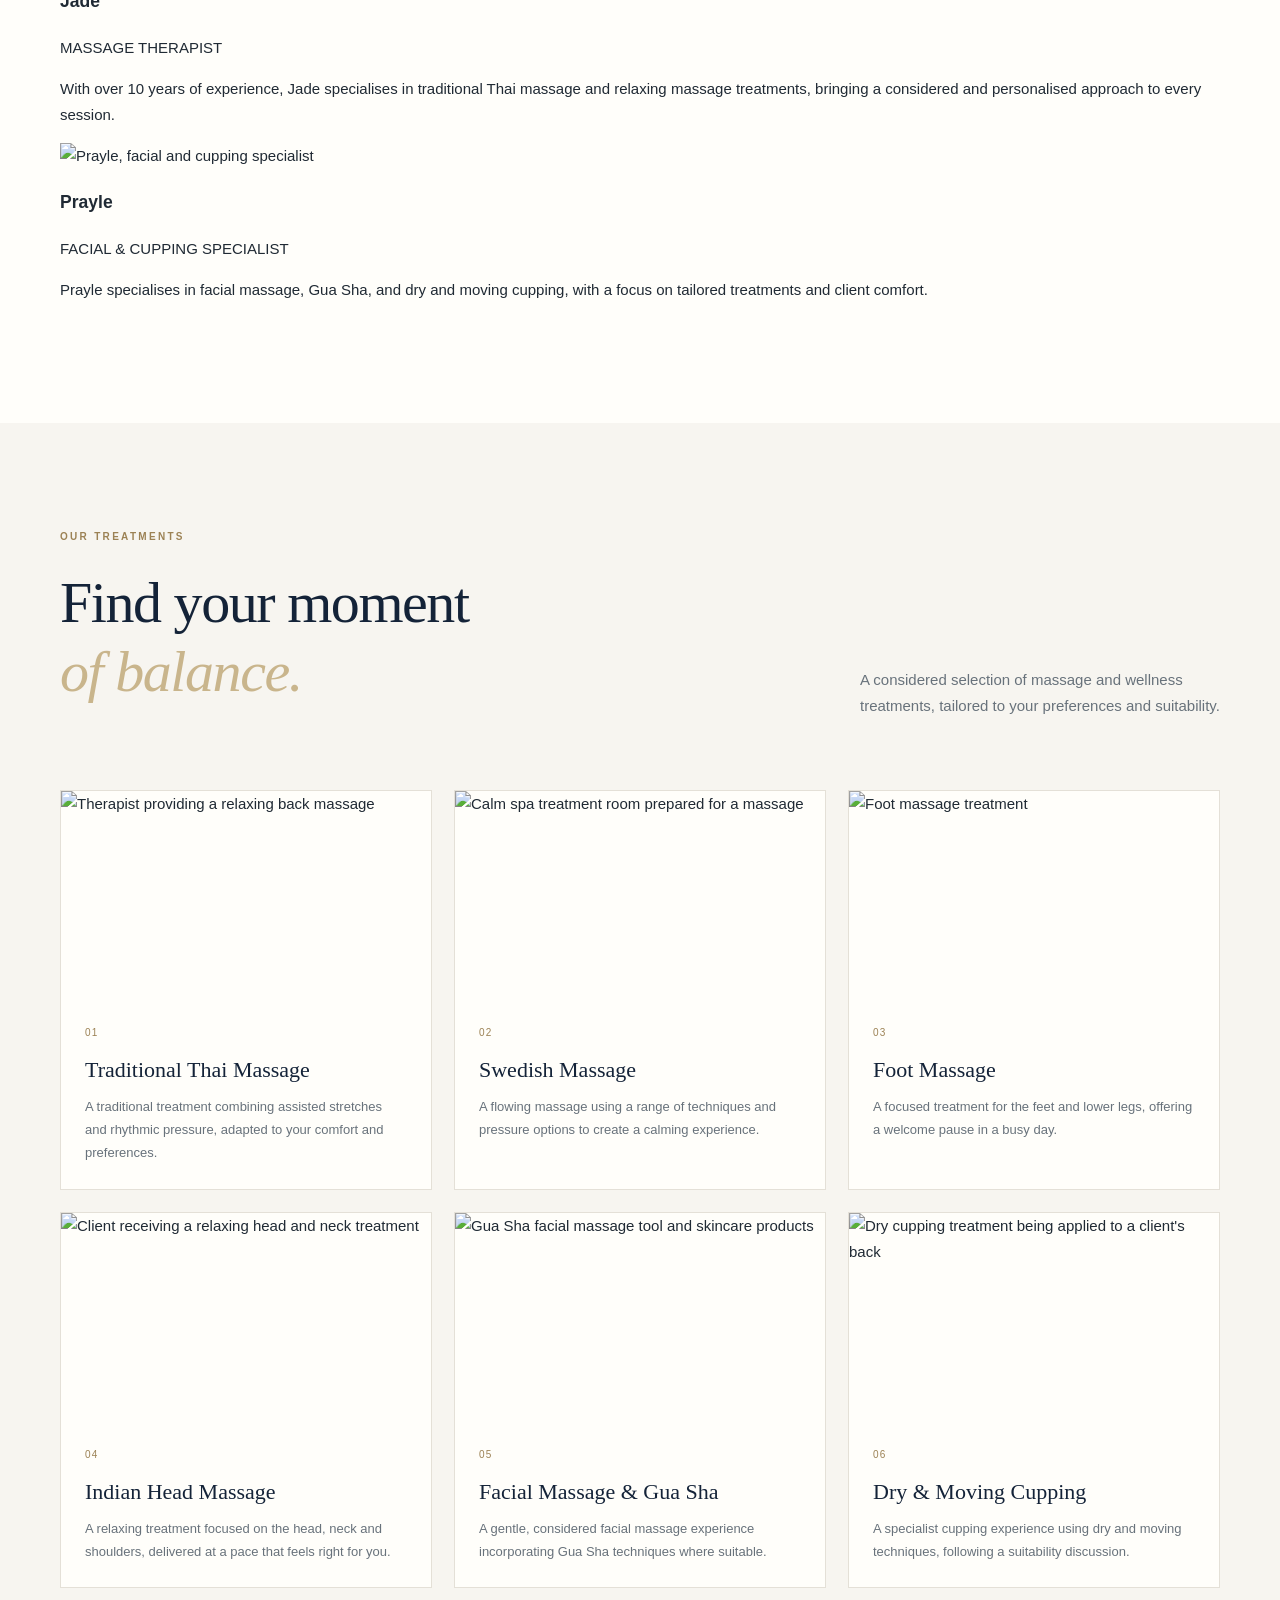
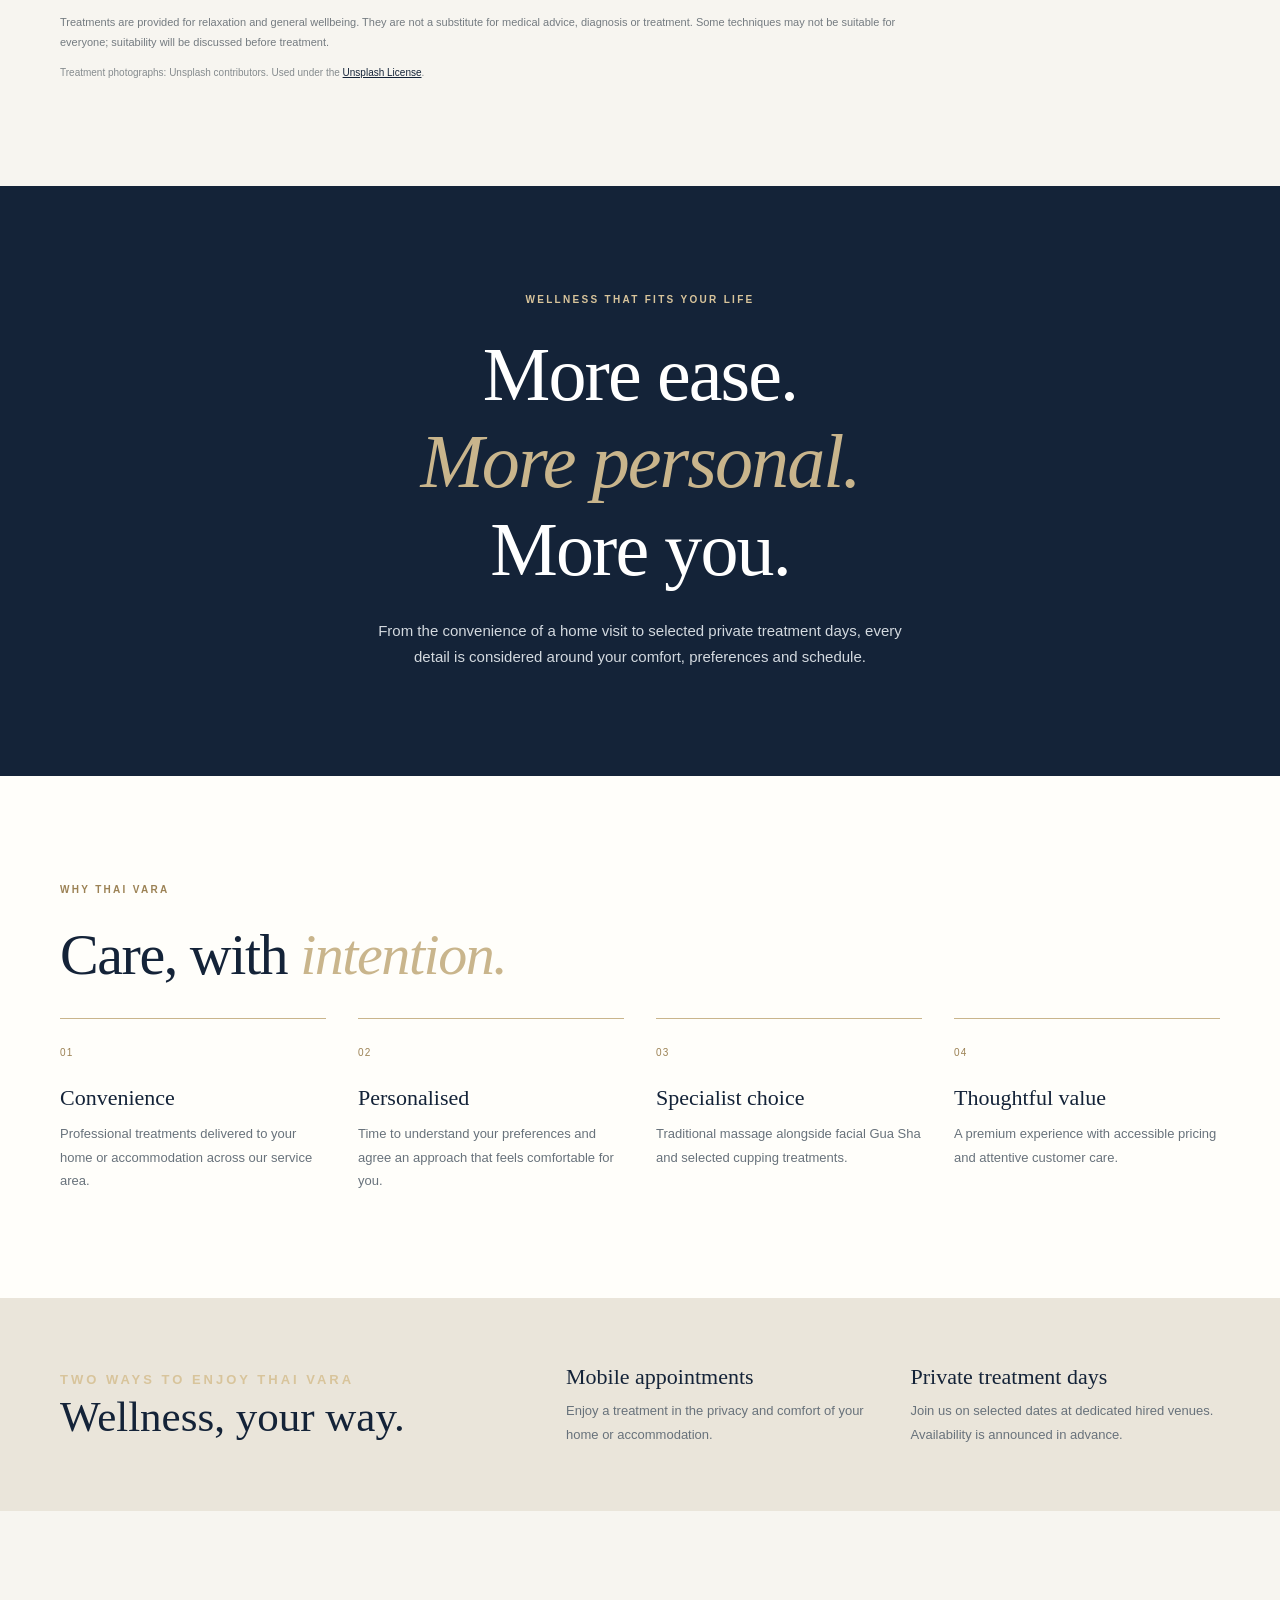
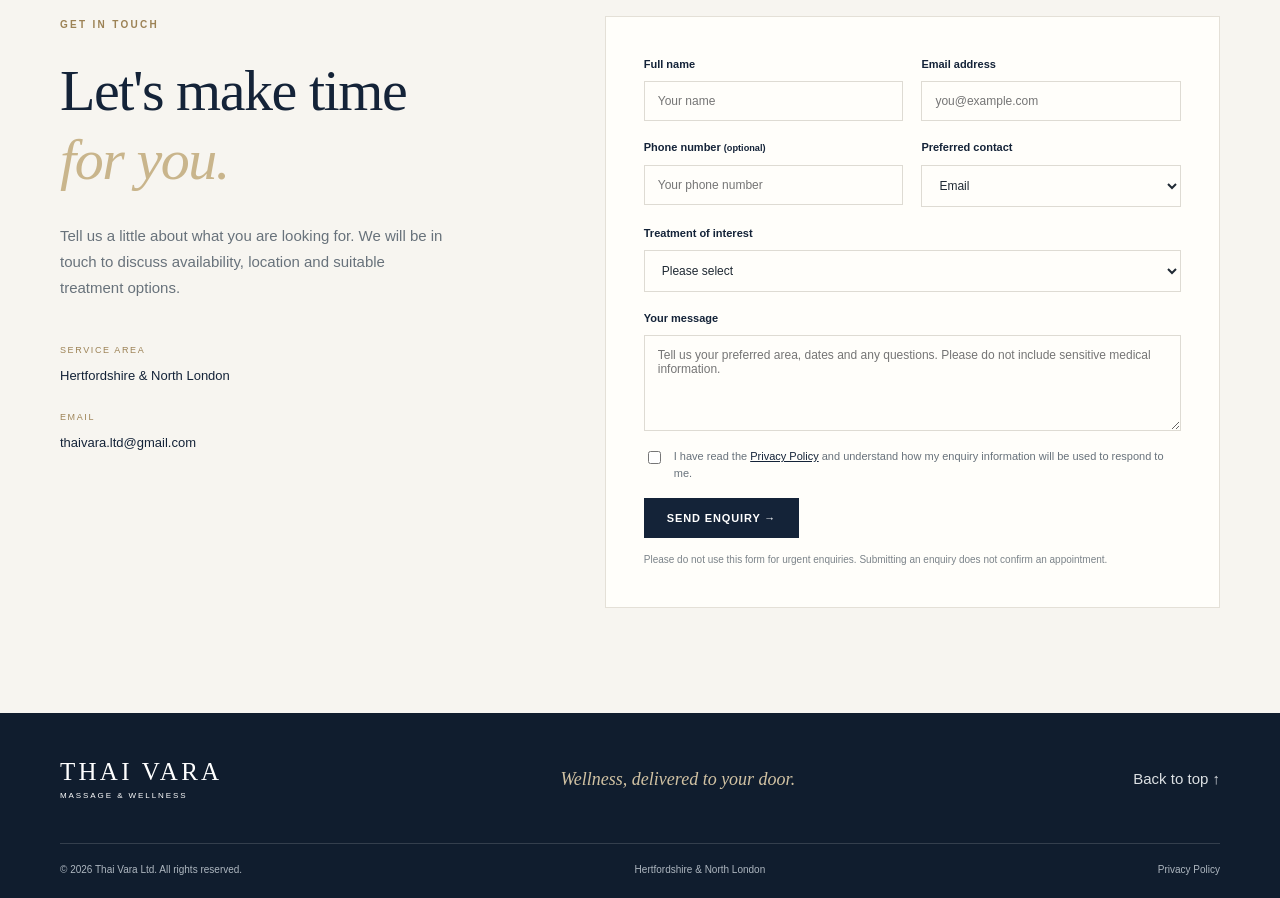
==== commit 68bb40fd: "Add Thai Vara team profiles and logo mark" ====
--- a/index.html
+++ b/index.html
@@ -13,11 +13,11 @@
 </head>
 <body>
 <a class="skip" href="#main">Skip to content</a>
-<header class="header"><div class="wrap navwrap"><a class="brand" href="#home"><b>THAI VARA</b><small>MASSAGE & WELLNESS</small></a><button class="toggle" aria-expanded="false" aria-controls="nav" aria-label="Open menu">☰</button><nav id="nav"><a href="#about">About</a><a href="#services">Treatments</a><a href="#experience">Our approach</a><a class="navcta" href="#contact">Enquire now</a></nav></div></header>
+<header class="header"><div class="wrap navwrap"><a class="brand brand-mark" href="#home" aria-label="Thai Vara home"><img src="/assets/thai-vara-logo.webp" alt="Thai Vara" /></a><button class="toggle" aria-expanded="false" aria-controls="nav" aria-label="Open menu">☰</button><nav id="nav"><a href="#about">About</a><a href="#services">Treatments</a><a href="#experience">Our approach</a><a class="navcta" href="#contact">Enquire now</a></nav></div></header>
 <main id="main">
 <section class="hero" id="home"><div class="heroimg"></div><div class="shade"></div><div class="wrap herocontent"><p class="eyebrow gold">MOBILE MASSAGE & WELLNESS</p><h1>Wellness,<br><em>delivered to your door.</em></h1><p class="herotext">Professional massage and personalised wellness experiences, in the comfort and privacy of your own space.</p><div class="actions"><a class="btn goldbtn" href="#services">Explore treatments</a><a class="lightlink" href="#contact">Make an enquiry ↗</a></div><p class="location">SERVING HERTFORDSHIRE & NORTH LONDON</p></div><span class="watermark">TV</span></section>
 <section class="section" id="about"><div class="wrap twocol"><div><p class="eyebrow">THE THAI VARA EXPERIENCE</p><h2>Thoughtful wellness.<br><em>On your terms.</em></h2></div><div class="copy"><p class="lead">Thai Vara is a mobile massage and wellness business serving Hertfordshire and North London.</p><p>We bring professional, personalised massage and specialist wellness treatments to clients in the comfort and privacy of their homes and accommodation.</p><p>For those who prefer an alternative setting, we also offer selected private treatment days at dedicated hired venues.</p><a class="under" href="#contact">Discover how to book →</a></div></div></section>
-<section class="section services" id="services"><div class="wrap"><div class="sectionhead"><div><p class="eyebrow">OUR TREATMENTS</p><h2>Find your moment<br><em>of balance.</em></h2></div><p class="note">A considered selection of massage and wellness treatments, tailored to your preferences and suitability.</p></div><div class="cards">
+<section class="section team" id="team"><div class="wrap"><div class="team-heading"><p class="eyebrow">THE PEOPLE BEHIND THAI VARA</p><h2>Meet the <em>team.</em></h2><p class="team-intro">Experienced hands, thoughtful care and treatments shaped around you.</p></div><div class="team-grid"><article class="team-member"><img src="/assets/jade.webp" alt="Jade, massage therapist" loading="lazy"><div><h3>Jade</h3><p class="team-role">MASSAGE THERAPIST</p><p>With over 10 years of experience, Jade specialises in traditional Thai massage and relaxing massage treatments, bringing a considered and personalised approach to every session.</p></div></article><article class="team-member"><img src="/assets/prayle.webp" alt="Prayle, facial and cupping specialist" loading="lazy"><div><h3>Prayle</h3><p class="team-role">FACIAL & CUPPING SPECIALIST</p><p>Prayle specialises in facial massage, Gua Sha, and dry and moving cupping, with a focus on tailored treatments and client comfort.</p></div></article></div></div></section><section class="section services" id="services"><div class="wrap"><div class="sectionhead"><div><p class="eyebrow">OUR TREATMENTS</p><h2>Find your moment<br><em>of balance.</em></h2></div><p class="note">A considered selection of massage and wellness treatments, tailored to your preferences and suitability.</p></div><div class="cards">
 <article><img src="https://images.unsplash.com/photo-1639162906614-0603b0ae95fd?auto=format&fit=crop&w=900&q=82" alt="Therapist providing a relaxing back massage" loading="lazy"><div class="cardbody"><span>01</span><h3>Traditional Thai Massage</h3><p>A traditional treatment combining assisted stretches and rhythmic pressure, adapted to your comfort and preferences.</p></div></article>
 <article><img src="https://images.unsplash.com/photo-1540555700478-4be289fbecef?auto=format&fit=crop&w=900&q=82" alt="Calm spa treatment room prepared for a massage" loading="lazy"><div class="cardbody"><span>02</span><h3>Swedish Massage</h3><p>A flowing massage using a range of techniques and pressure options to create a calming experience.</p></div></article>
 <article><img src="https://images.unsplash.com/photo-1728497872660-cc6b16238c3a?auto=format&fit=crop&w=900&q=82" alt="Foot massage treatment" loading="lazy"><div class="cardbody"><span>03</span><h3>Foot Massage</h3><p>A focused treatment for the feet and lower legs, offering a welcome pause in a busy day.</p></div></article>
--- a/styles.css
+++ b/styles.css
@@ -1 +1 @@
-:root{--navy:#142338;--ink:#202a34;--muted:#68727b;--cream:#f7f5f0;--paper:#fffefa;--gold:#c9b58c;--line:#e4e0d7;--serif:"Playfair Display",Georgia,serif;--sans:"DM Sans",Arial,sans-serif}*{box-sizing:border-box}html{scroll-behavior:smooth;scroll-padding-top:88px}body{margin:0;color:var(--ink);background:var(--paper);font:15px/1.75 var(--sans)}a{color:inherit}.wrap{width:min(1160px,calc(100% - 48px));margin:auto}.skip{position:absolute;left:-999px;top:0;background:white;padding:10px;z-index:99}.skip:focus{left:10px}.header{height:88px;background:rgba(255,254,250,.97);position:sticky;top:0;z-index:20;border-bottom:1px solid #14233814;backdrop-filter:blur(12px)}.navwrap{height:100%;display:flex;align-items:center;justify-content:space-between}.brand{text-decoration:none;display:flex;flex-direction:column;line-height:1.2;color:var(--navy)}.brand b{font:25px var(--serif);letter-spacing:.13em}.brand small{font-size:8px;letter-spacing:.24em;margin-top:5px}.navwrap nav{display:flex;align-items:center;gap:36px}.navwrap nav a{text-decoration:none;font-size:12px}.navwrap nav a:hover{color:#9c8255}.navcta{border:1px solid var(--navy);padding:10px 18px}.toggle{display:none}.hero{min-height:670px;position:relative;display:flex;align-items:center;background:var(--navy);overflow:hidden;color:white}.heroimg{position:absolute;inset:0;background:url("https://images.unsplash.com/photo-1540555700478-4be289fbecef?auto=format&fit=crop&w=2000&q=85") center/cover;opacity:.48}.shade{position:absolute;inset:0;background:linear-gradient(90deg,#0d1b2eeb 0%,#0d1b2eb8 48%,#0d1b2e33 100%)}.herocontent{position:relative;z-index:1;padding:105px 0 90px}.eyebrow{font-size:10px;font-weight:700;letter-spacing:.23em;color:#9c8255;margin:0 0 22px}.eyebrow.gold{color:#d8c49b}.hero h1{font:400 clamp(48px,7vw,82px)/1.12 var(--serif);letter-spacing:-.035em;margin:0;max-width:780px}.hero h1 em,h2 em{font-weight:400;color:var(--gold)}.herotext{max-width:510px;color:#e2e4e5;font-size:16px;margin:27px 0 32px}.actions{display:flex;align-items:center;gap:28px;flex-wrap:wrap}.btn{display:inline-flex;align-items:center;justify-content:center;gap:16px;border:0;padding:14px 23px;text-decoration:none;font:600 11px var(--sans);letter-spacing:.08em;text-transform:uppercase;cursor:pointer}.goldbtn{background:var(--gold);color:var(--navy)}.darkbtn{background:var(--navy);color:white}.lightlink{font-size:12px;text-decoration:none;color:white}.location{font-size:10px;letter-spacing:.18em;margin-top:65px;color:#d2d5d7}.watermark{position:absolute;right:8%;bottom:4%;font:italic 150px var(--serif);color:#ffffff12}.section{padding:105px 0}.twocol{display:grid;grid-template-columns:1fr 1fr;gap:100px}.section h2{font:400 clamp(38px,5vw,58px)/1.2 var(--serif);letter-spacing:-.025em;color:var(--navy);margin:0 0 28px}.copy{max-width:520px;color:var(--muted)}.lead{font:400 21px/1.55 var(--serif);color:var(--navy);margin-top:0}.under{display:inline-block;margin-top:17px;padding-bottom:5px;border-bottom:1px solid var(--gold);font-size:12px;text-decoration:none;color:var(--navy)}.services{background:var(--cream)}.sectionhead{display:flex;align-items:end;justify-content:space-between;gap:40px;margin-bottom:55px}.note{max-width:360px;color:var(--muted)}.cards{display:grid;grid-template-columns:repeat(3,1fr);border-top:1px solid var(--line);border-left:1px solid var(--line)}.cards article{min-height:240px;padding:29px 30px;border-right:1px solid var(--line);border-bottom:1px solid var(--line)}.cards article span,.benefits span{font-size:10px;color:#9c8255;letter-spacing:.12em}.cards h3,.benefits h3,.band h3{font:400 22px/1.3 var(--serif);color:var(--navy);margin:22px 0 12px}.cards p,.benefits p,.band p{font-size:13px;line-height:1.8;color:var(--muted);margin:0}.disclaimer{font-size:11px;color:#747b80;max-width:850px;margin:25px 0 0}.statement{background:var(--navy);color:white;text-align:center}.center h2{font:400 clamp(48px,7vw,76px)/1.15 var(--serif);margin:0 0 25px;color:white}.center>p:last-child{max-width:550px;margin:auto;color:#d3d9df}.benefits{display:grid;grid-template-columns:repeat(4,1fr);gap:32px}.benefits article{border-top:1px solid var(--gold);padding-top:19px}.benefits h3{margin-top:20px}.band{background:#eae5da;padding:65px 0}.bandgrid{display:grid;grid-template-columns:.8fr 1.2fr;gap:70px;align-items:center}.band h2{font:400 43px var(--serif);margin:0;color:var(--navy)}.bandoptions{display:grid;grid-template-columns:1fr 1fr;gap:35px}.band h3{margin:0 0 8px}.contact{background:var(--cream)}.contactgrid{display:grid;grid-template-columns:.85fr 1.15fr;gap:90px}.copytext{color:var(--muted);max-width:390px;margin:25px 0 42px}.label{font-size:9px;letter-spacing:.18em;color:#9c8255;margin:22px 0 3px}.contact strong{font-size:13px;font-weight:500;color:var(--navy)}form{background:var(--paper);padding:38px;border:1px solid var(--line)}form label{display:block;font-size:11px;font-weight:600;color:var(--navy);margin-bottom:17px}.formrow{display:grid;grid-template-columns:1fr 1fr;gap:18px}form input:not([type=checkbox]),form select,form textarea{display:block;width:100%;margin-top:7px;padding:12px 13px;border:1px solid #dedbd3;background:#fffefa;color:var(--ink);font:400 12px var(--sans);border-radius:0}form textarea{resize:vertical}form input:focus,form select:focus,form textarea:focus{outline:2px solid var(--gold);outline-offset:1px}.consent{display:flex!important;gap:10px;align-items:flex-start;font-weight:400!important;color:var(--muted)!important;line-height:1.5}.consent input{margin-top:3px}.consent a{color:var(--navy)}.formnote{font-size:10px;color:#7b8389;margin:13px 0 0}footer{background:#101d2e;color:#dce0e3;padding:38px 0 20px}.footertop{display:flex;align-items:center;justify-content:space-between;padding-bottom:35px}.inverse{color:white}.footertop>p{font:italic 18px var(--serif);color:#d1c2a3}.footertop>a:last-child,.footbottom a{text-decoration:none}.footbottom{border-top:1px solid #ffffff26;padding-top:17px;display:flex;justify-content:space-between;gap:18px;flex-wrap:wrap;font-size:10px;color:#aeb7c0}@media(max-width:800px){.twocol,.contactgrid{gap:45px}.benefits{grid-template-columns:repeat(2,1fr)}.bandgrid{gap:35px}.cards article{padding:24px;min-height:260px}}@media(max-width:640px){.wrap{width:calc(100% - 36px)}.header{height:74px}.brand b{font-size:22px}.toggle{display:block;background:none;border:0;color:var(--navy);font-size:23px}.navwrap nav{display:none;position:absolute;top:74px;left:0;right:0;background:var(--paper);padding:22px 24px 28px;flex-direction:column;align-items:stretch;border-bottom:1px solid var(--line)}.navwrap nav.open{display:flex}.navwrap nav a{padding:8px 0}.navcta{text-align:center}.hero{min-height:650px}.herocontent{padding:90px 0 65px}.hero h1{font-size:51px}.herotext{font-size:14px}.location{margin-top:50px}.section{padding:78px 0}.twocol,.contactgrid,.bandgrid{grid-template-columns:1fr;gap:30px}.section h2{font-size:43px}.sectionhead{display:block;margin-bottom:35px}.note{margin-top:20px}.cards{grid-template-columns:1fr}.cards article{min-height:0;padding:25px}.cards h3{margin:13px 0}.center h2{font-size:54px}.benefits{grid-template-columns:1fr 1fr;gap:28px 18px}.benefits h3{font-size:19px}.band{padding:55px 0}.band h2{font-size:38px}.bandoptions{grid-template-columns:1fr;gap:25px}form{padding:24px 19px}.formrow{grid-template-columns:1fr;gap:0}.footertop{align-items:flex-start;gap:20px;flex-direction:column}.footertop>p{margin:0}.footbottom{flex-direction:column;gap:8px}}@media(prefers-reduced-motion:reduce){html{scroll-behavior:auto}}+:root{--navy:#142338;--ink:#202a34;--muted:#68727b;--cream:#f7f5f0;--paper:#fffefa;--gold:#c9b58c;--line:#e4e0d7;--serif:"Playfair Display",Georgia,serif;--sans:"DM Sans",Arial,sans-serif}*{box-sizing:border-box}html{scroll-behavior:smooth;scroll-padding-top:88px}body{margin:0;color:var(--ink);background:var(--paper);font:15px/1.75 var(--sans)}a{color:inherit}.wrap{width:min(1160px,calc(100% - 48px));margin:auto}.skip{position:absolute;left:-999px;top:0;background:white;padding:10px;z-index:99}.skip:focus{left:10px}.header{height:88px;background:rgba(255,254,250,.97);position:sticky;top:0;z-index:20;border-bottom:1px solid #14233814;backdrop-filter:blur(12px)}.navwrap{height:100%;display:flex;align-items:center;justify-content:space-between}.brand{text-decoration:none;display:flex;flex-direction:column;line-height:1.2;color:var(--navy)}.brand b{font:25px var(--serif);letter-spacing:.13em}.brand small{font-size:8px;letter-spacing:.24em;margin-top:5px}.navwrap nav{display:flex;align-items:center;gap:36px}.navwrap nav a{text-decoration:none;font-size:12px}.navwrap nav a:hover{color:#9c8255}.navcta{border:1px solid var(--navy);padding:10px 18px}.toggle{display:none}.hero{min-height:670px;position:relative;display:flex;align-items:center;background:var(--navy);overflow:hidden;color:white}.heroimg{position:absolute;inset:0;background:url("https://images.unsplash.com/photo-1540555700478-4be289fbecef?auto=format&fit=crop&w=2000&q=85") center/cover;opacity:.48}.shade{position:absolute;inset:0;background:linear-gradient(90deg,#0d1b2eeb 0%,#0d1b2eb8 48%,#0d1b2e33 100%)}.herocontent{position:relative;z-index:1;padding:105px 0 90px}.eyebrow{font-size:10px;font-weight:700;letter-spacing:.23em;color:#9c8255;margin:0 0 22px}.eyebrow.gold{color:#d8c49b}.hero h1{font:400 clamp(48px,7vw,82px)/1.12 var(--serif);letter-spacing:-.035em;margin:0;max-width:780px}.hero h1 em,h2 em{font-weight:400;color:var(--gold)}.herotext{max-width:510px;color:#e2e4e5;font-size:16px;margin:27px 0 32px}.actions{display:flex;align-items:center;gap:28px;flex-wrap:wrap}.btn{display:inline-flex;align-items:center;justify-content:center;gap:16px;border:0;padding:14px 23px;text-decoration:none;font:600 11px var(--sans);letter-spacing:.08em;text-transform:uppercase;cursor:pointer}.goldbtn{background:var(--gold);color:var(--navy)}.darkbtn{background:var(--navy);color:white}.lightlink{font-size:12px;text-decoration:none;color:white}.location{font-size:10px;letter-spacing:.18em;margin-top:65px;color:#d2d5d7}.watermark{position:absolute;right:8%;bottom:4%;font:italic 150px var(--serif);color:#ffffff12}.section{padding:105px 0}.twocol{display:grid;grid-template-columns:1fr 1fr;gap:100px}.section h2{font:400 clamp(38px,5vw,58px)/1.2 var(--serif);letter-spacing:-.025em;color:var(--navy);margin:0 0 28px}.copy{max-width:520px;color:var(--muted)}.lead{font:400 21px/1.55 var(--serif);color:var(--navy);margin-top:0}.under{display:inline-block;margin-top:17px;padding-bottom:5px;border-bottom:1px solid var(--gold);font-size:12px;text-decoration:none;color:var(--navy)}.services{background:var(--cream)}.sectionhead{display:flex;align-items:end;justify-content:space-between;gap:40px;margin-bottom:55px}.note{max-width:360px;color:var(--muted)}.cards{display:grid;grid-template-columns:repeat(3,1fr);gap:22px}.cards article{min-height:0;padding:0 0 24px;border:1px solid var(--line);background:var(--paper);overflow:hidden}.cards article img{display:block;width:100%;height:205px;object-fit:cover}.cardbody{padding:22px 24px 0}.cards article span,.benefits span{font-size:10px;color:#9c8255;letter-spacing:.12em}.cards h3,.benefits h3,.band h3{font:400 22px/1.3 var(--serif);color:var(--navy);margin:12px 0 10px}.cards p,.benefits p,.band p{font-size:13px;line-height:1.8;color:var(--muted);margin:0}.disclaimer{font-size:11px;color:#747b80;max-width:850px;margin:25px 0 0}.imagecredit{font-size:10px;color:#858b8e;margin:12px 0 0}.imagecredit a{color:var(--navy)}.statement{background:var(--navy);color:white;text-align:center}.center h2{font:400 clamp(48px,7vw,76px)/1.15 var(--serif);margin:0 0 25px;color:white}.center>p:last-child{max-width:550px;margin:auto;color:#d3d9df}.benefits{display:grid;grid-template-columns:repeat(4,1fr);gap:32px}.benefits article{border-top:1px solid var(--gold);padding-top:19px}.benefits h3{margin-top:20px}.band{background:#eae5da;padding:65px 0}.bandgrid{display:grid;grid-template-columns:.8fr 1.2fr;gap:70px;align-items:center}.band h2{font:400 43px var(--serif);margin:0;color:var(--navy)}.bandoptions{display:grid;grid-template-columns:1fr 1fr;gap:35px}.band h3{margin:0 0 8px}.contact{background:var(--cream)}.contactgrid{display:grid;grid-template-columns:.85fr 1.15fr;gap:90px}.copytext{color:var(--muted);max-width:390px;margin:25px 0 42px}.label{font-size:9px;letter-spacing:.18em;color:#9c8255;margin:22px 0 3px}.contact strong{font-size:13px;font-weight:500;color:var(--navy)}.contact strong a{text-decoration:none}form{background:var(--paper);padding:38px;border:1px solid var(--line)}form label{display:block;font-size:11px;font-weight:600;color:var(--navy);margin-bottom:17px}.formrow{display:grid;grid-template-columns:1fr 1fr;gap:18px}form input:not([type=checkbox]),form select,form textarea{display:block;width:100%;margin-top:7px;padding:12px 13px;border:1px solid #dedbd3;background:#fffefa;color:var(--ink);font:400 12px var(--sans);border-radius:0}form textarea{resize:vertical}form input:focus,form select:focus,form textarea:focus{outline:2px solid var(--gold);outline-offset:1px}.consent{display:flex!important;gap:10px;align-items:flex-start;font-weight:400!important;color:var(--muted)!important;line-height:1.5}.consent input{margin-top:3px}.consent a{color:var(--navy)}.formnote{font-size:10px;color:#7b8389;margin:13px 0 0}footer{background:#101d2e;color:#dce0e3;padding:38px 0 20px}.footertop{display:flex;align-items:center;justify-content:space-between;padding-bottom:35px}.inverse{color:white}.footertop>p{font:italic 18px var(--serif);color:#d1c2a3}.footertop>a:last-child,.footbottom a{text-decoration:none}.footbottom{border-top:1px solid #ffffff26;padding-top:17px;display:flex;justify-content:space-between;gap:18px;flex-wrap:wrap;font-size:10px;color:#aeb7c0}@media(max-width:800px){.twocol,.contactgrid{gap:45px}.benefits{grid-template-columns:repeat(2,1fr)}.bandgrid{gap:35px}.cards{grid-template-columns:repeat(2,1fr)}.cards article img{height:190px}}@media(max-width:640px){.wrap{width:calc(100% - 36px)}.header{height:74px}.brand b{font-size:22px}.toggle{display:block;background:none;border:0;color:var(--navy);font-size:23px}.navwrap nav{display:none;position:absolute;top:74px;left:0;right:0;background:var(--paper);padding:22px 24px 28px;flex-direction:column;align-items:stretch;border-bottom:1px solid var(--line)}.navwrap nav.open{display:flex}.navwrap nav a{padding:8px 0}.navcta{text-align:center}.hero{min-height:650px}.herocontent{padding:90px 0 65px}.hero h1{font-size:51px}.herotext{font-size:14px}.location{margin-top:50px}.section{padding:78px 0}.twocol,.contactgrid,.bandgrid{grid-template-columns:1fr;gap:30px}.section h2{font-size:43px}.sectionhead{display:block;margin-bottom:35px}.note{margin-top:20px}.cards{grid-template-columns:1fr}.cards article{min-height:0;padding-bottom:20px}.cards article img{height:220px}.cardbody{padding:19px 21px 0}.cards h3{margin:10px 0}.center h2{font-size:54px}.benefits{grid-template-columns:1fr 1fr;gap:28px 18px}.benefits h3{font-size:19px}.band{padding:55px 0}.band h2{font-size:38px}.bandoptions{grid-template-columns:1fr;gap:25px}form{padding:24px 19px}.formrow{grid-template-columns:1fr;gap:0}.footertop{align-items:flex-start;gap:20px;flex-direction:column}.footertop>p{margin:0}.footbottom{flex-direction:column;gap:8px}}@media(prefers-reduced-motion:reduce){html{scroll-behavior:auto}}
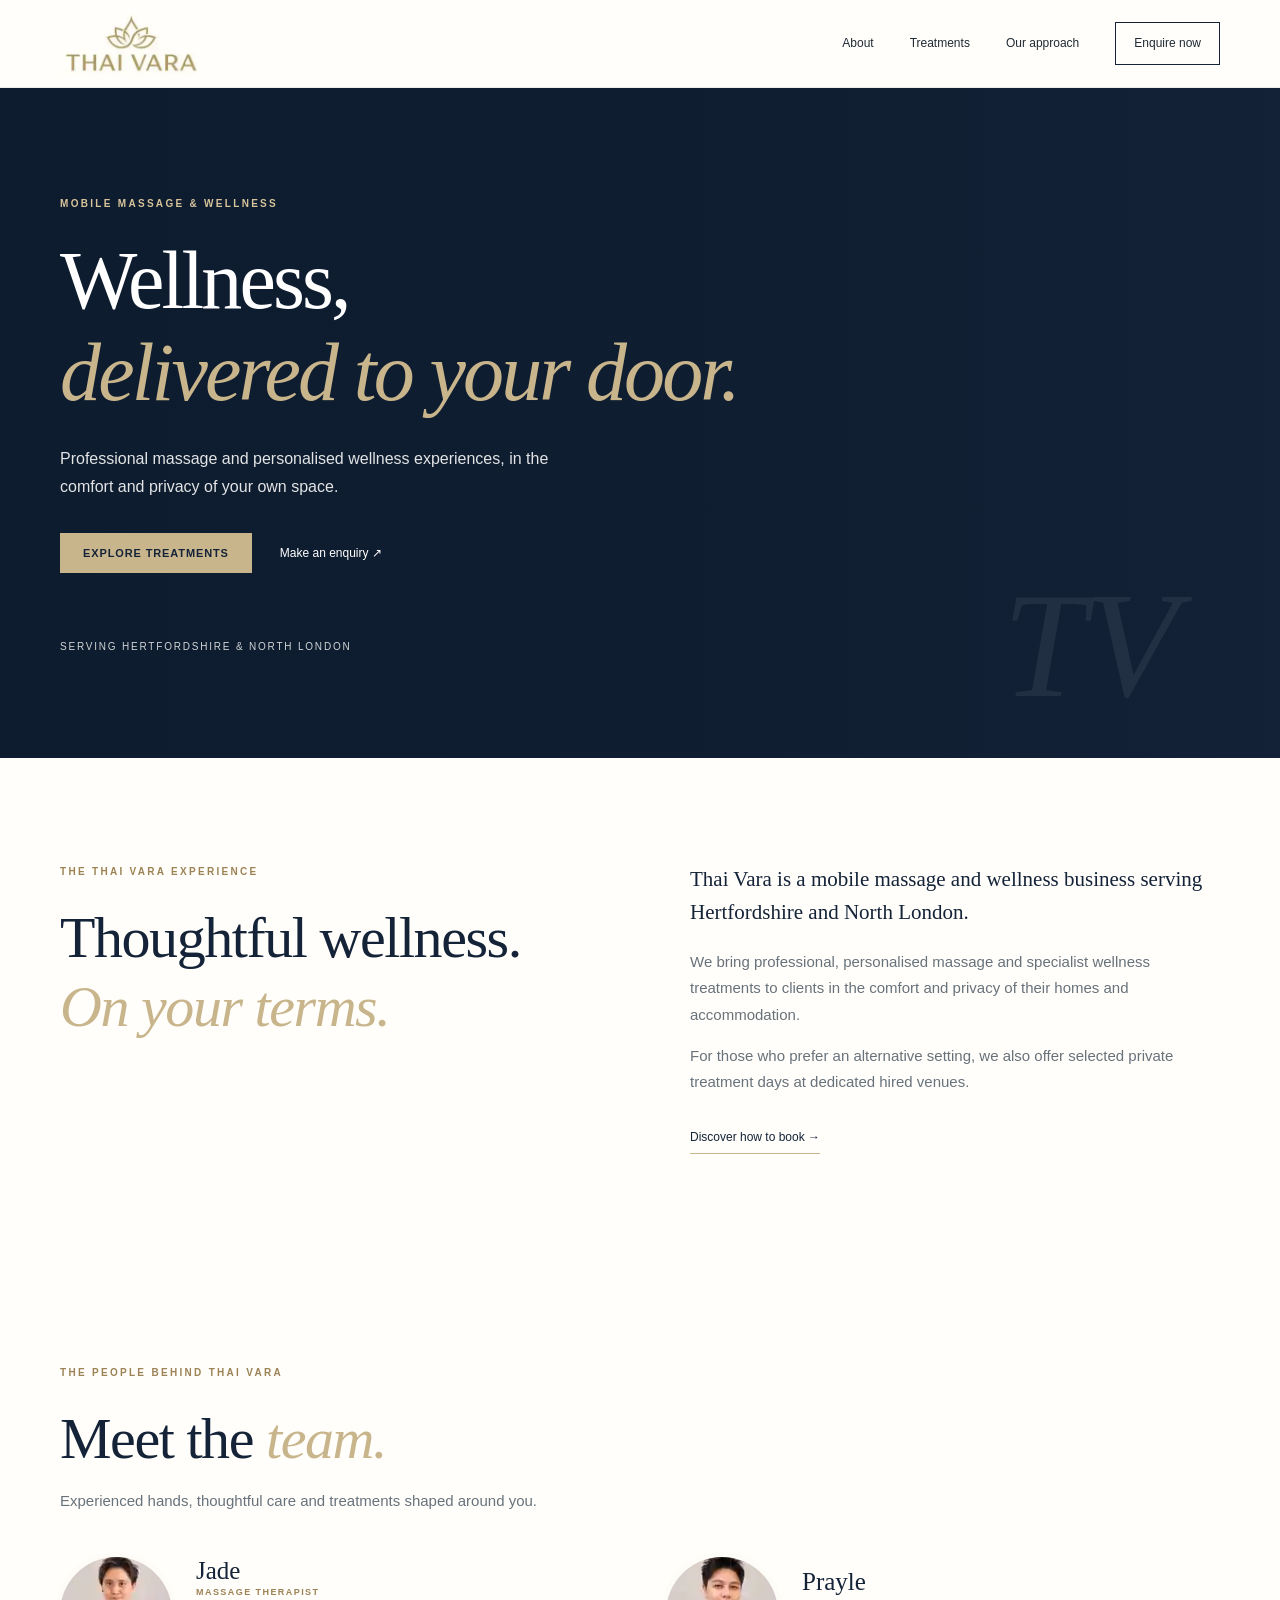
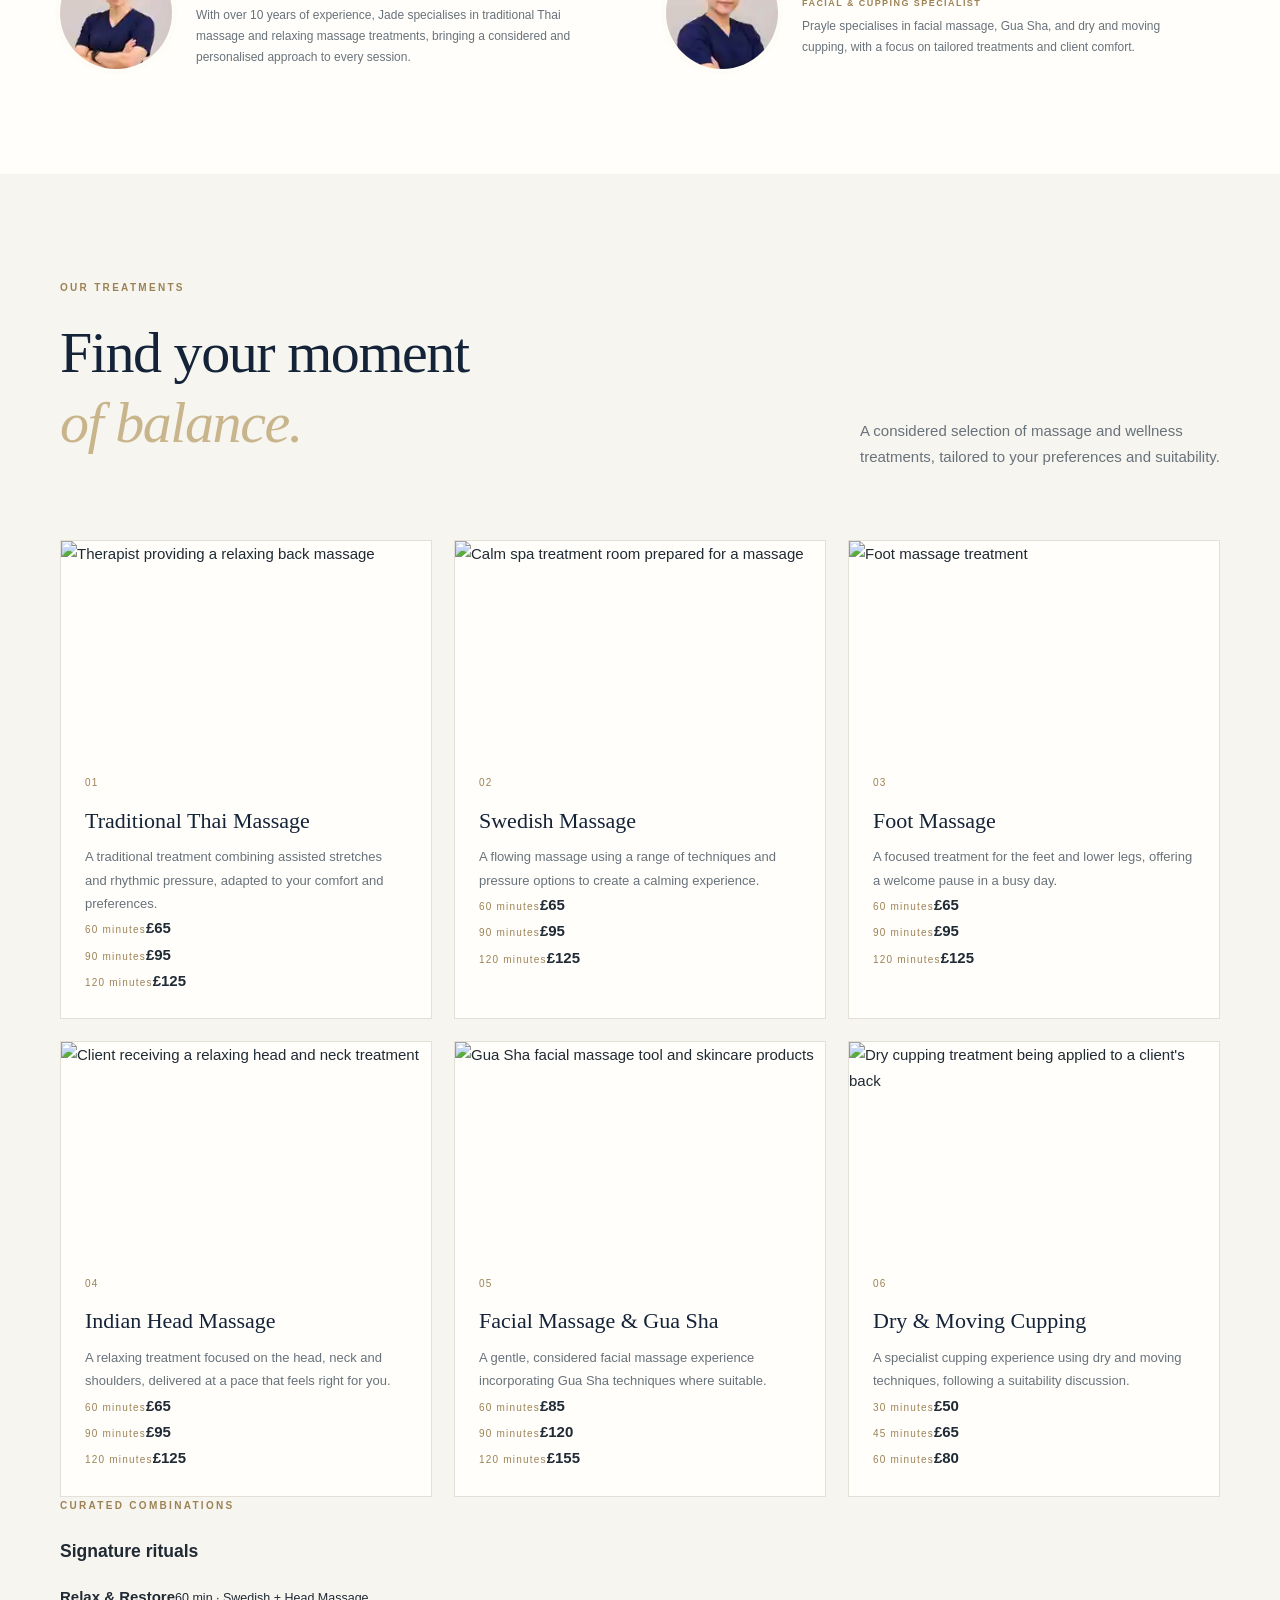
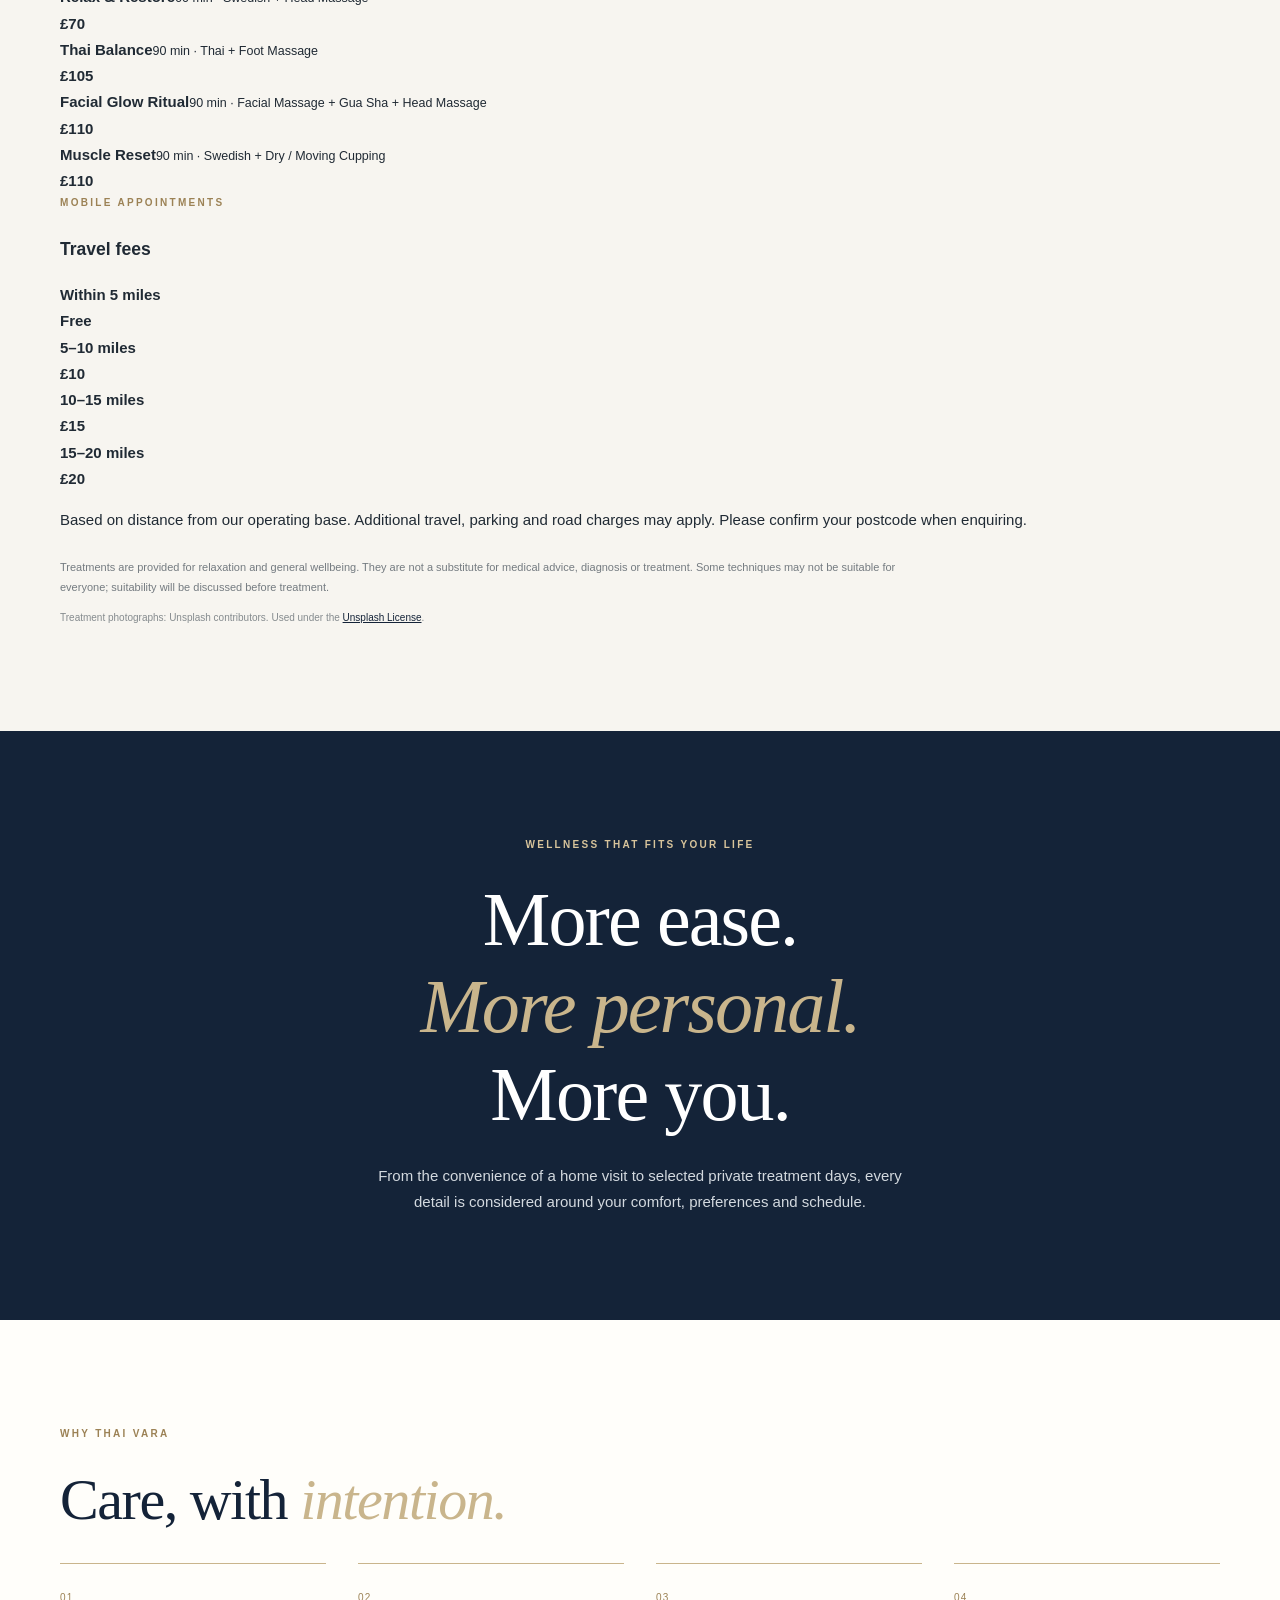
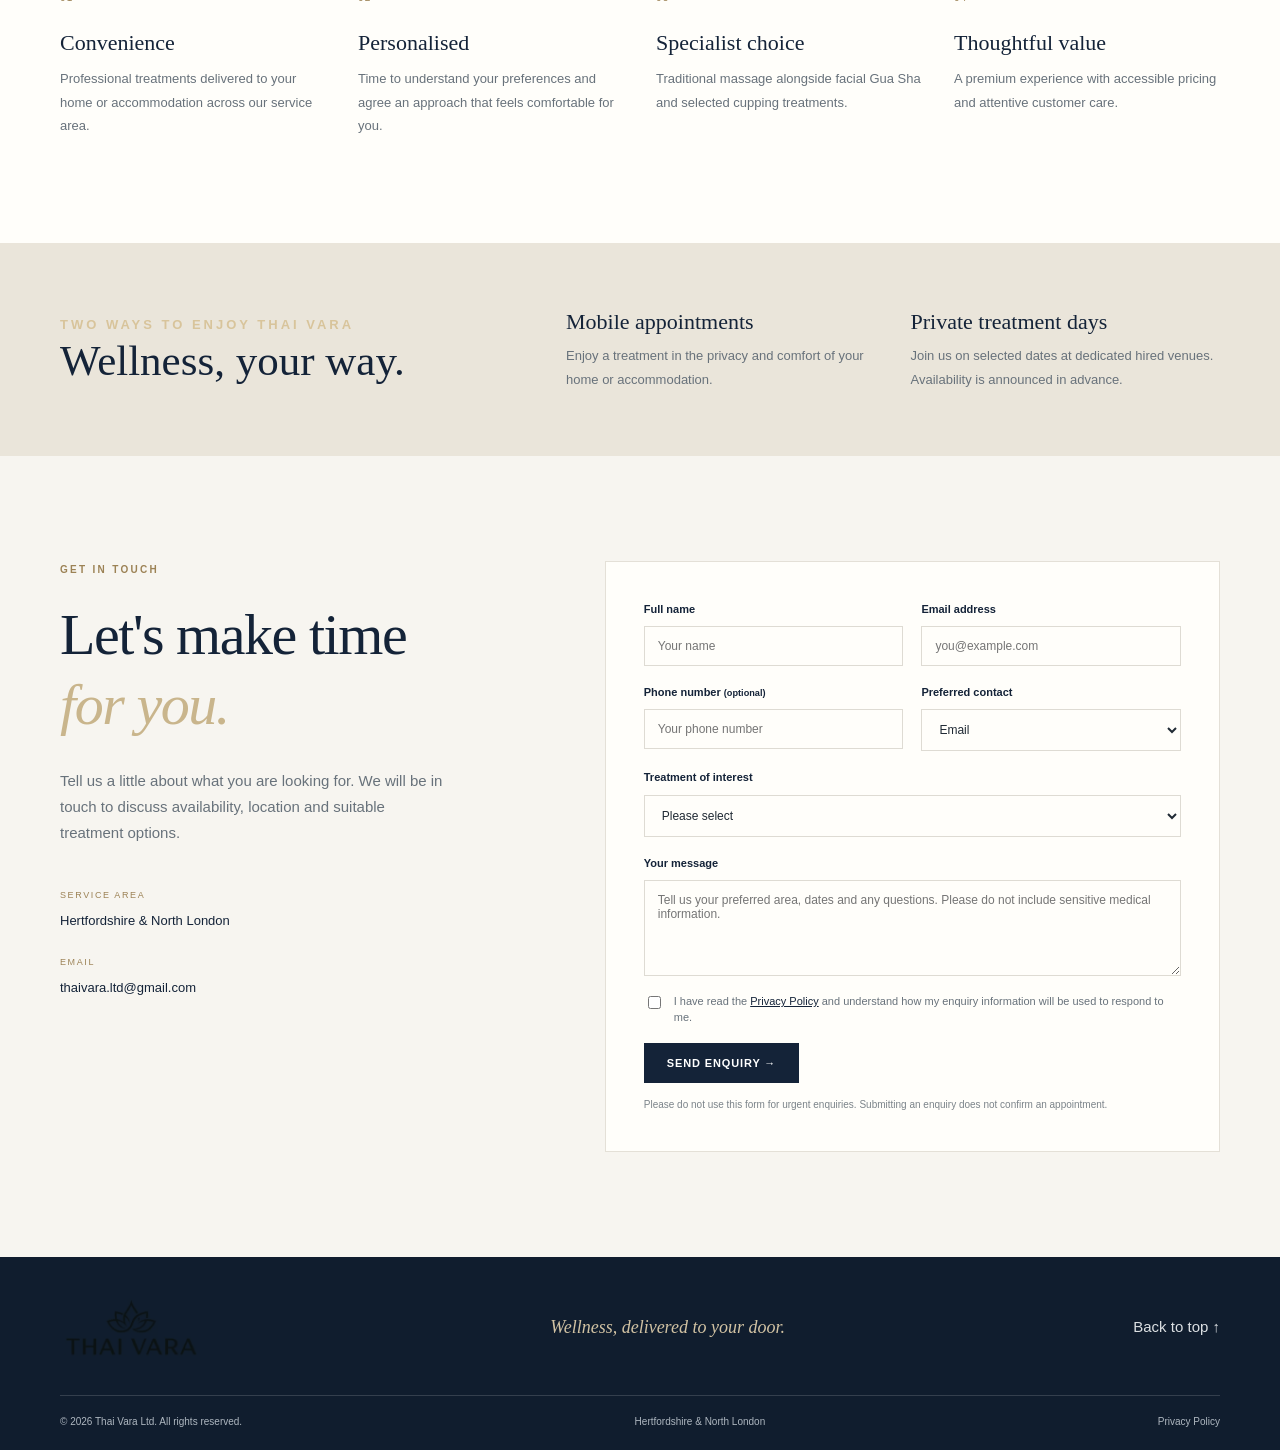
==== commit faf9338e: "Add service pricing and use stored logo in footer" ====
--- a/index.html
+++ b/index.html
@@ -18,13 +18,13 @@
 <section class="hero" id="home"><div class="heroimg"></div><div class="shade"></div><div class="wrap herocontent"><p class="eyebrow gold">MOBILE MASSAGE & WELLNESS</p><h1>Wellness,<br><em>delivered to your door.</em></h1><p class="herotext">Professional massage and personalised wellness experiences, in the comfort and privacy of your own space.</p><div class="actions"><a class="btn goldbtn" href="#services">Explore treatments</a><a class="lightlink" href="#contact">Make an enquiry ↗</a></div><p class="location">SERVING HERTFORDSHIRE & NORTH LONDON</p></div><span class="watermark">TV</span></section>
 <section class="section" id="about"><div class="wrap twocol"><div><p class="eyebrow">THE THAI VARA EXPERIENCE</p><h2>Thoughtful wellness.<br><em>On your terms.</em></h2></div><div class="copy"><p class="lead">Thai Vara is a mobile massage and wellness business serving Hertfordshire and North London.</p><p>We bring professional, personalised massage and specialist wellness treatments to clients in the comfort and privacy of their homes and accommodation.</p><p>For those who prefer an alternative setting, we also offer selected private treatment days at dedicated hired venues.</p><a class="under" href="#contact">Discover how to book →</a></div></div></section>
 <section class="section team" id="team"><div class="wrap"><div class="team-heading"><p class="eyebrow">THE PEOPLE BEHIND THAI VARA</p><h2>Meet the <em>team.</em></h2><p class="team-intro">Experienced hands, thoughtful care and treatments shaped around you.</p></div><div class="team-grid"><article class="team-member"><img src="/assets/jade.webp" alt="Jade, massage therapist" loading="lazy"><div><h3>Jade</h3><p class="team-role">MASSAGE THERAPIST</p><p>With over 10 years of experience, Jade specialises in traditional Thai massage and relaxing massage treatments, bringing a considered and personalised approach to every session.</p></div></article><article class="team-member"><img src="/assets/prayle.webp" alt="Prayle, facial and cupping specialist" loading="lazy"><div><h3>Prayle</h3><p class="team-role">FACIAL & CUPPING SPECIALIST</p><p>Prayle specialises in facial massage, Gua Sha, and dry and moving cupping, with a focus on tailored treatments and client comfort.</p></div></article></div></div></section><section class="section services" id="services"><div class="wrap"><div class="sectionhead"><div><p class="eyebrow">OUR TREATMENTS</p><h2>Find your moment<br><em>of balance.</em></h2></div><p class="note">A considered selection of massage and wellness treatments, tailored to your preferences and suitability.</p></div><div class="cards">
-<article><img src="https://images.unsplash.com/photo-1639162906614-0603b0ae95fd?auto=format&fit=crop&w=900&q=82" alt="Therapist providing a relaxing back massage" loading="lazy"><div class="cardbody"><span>01</span><h3>Traditional Thai Massage</h3><p>A traditional treatment combining assisted stretches and rhythmic pressure, adapted to your comfort and preferences.</p></div></article>
-<article><img src="https://images.unsplash.com/photo-1540555700478-4be289fbecef?auto=format&fit=crop&w=900&q=82" alt="Calm spa treatment room prepared for a massage" loading="lazy"><div class="cardbody"><span>02</span><h3>Swedish Massage</h3><p>A flowing massage using a range of techniques and pressure options to create a calming experience.</p></div></article>
-<article><img src="https://images.unsplash.com/photo-1728497872660-cc6b16238c3a?auto=format&fit=crop&w=900&q=82" alt="Foot massage treatment" loading="lazy"><div class="cardbody"><span>03</span><h3>Foot Massage</h3><p>A focused treatment for the feet and lower legs, offering a welcome pause in a busy day.</p></div></article>
-<article><img src="https://images.unsplash.com/photo-1757066033634-bbbf874ce525?auto=format&fit=crop&w=900&q=82" alt="Client receiving a relaxing head and neck treatment" loading="lazy"><div class="cardbody"><span>04</span><h3>Indian Head Massage</h3><p>A relaxing treatment focused on the head, neck and shoulders, delivered at a pace that feels right for you.</p></div></article>
-<article><img src="https://images.unsplash.com/photo-1575248208233-c777219911e2?auto=format&fit=crop&w=900&q=82" alt="Gua Sha facial massage tool and skincare products" loading="lazy"><div class="cardbody"><span>05</span><h3>Facial Massage & Gua Sha</h3><p>A gentle, considered facial massage experience incorporating Gua Sha techniques where suitable.</p></div></article>
-<article><img src="https://images.unsplash.com/photo-1745327883389-17150e99dcf7?auto=format&fit=crop&w=900&q=82" alt="Dry cupping treatment being applied to a client's back" loading="lazy"><div class="cardbody"><span>06</span><h3>Dry & Moving Cupping</h3><p>A specialist cupping experience using dry and moving techniques, following a suitability discussion.</p></div></article>
-</div><p class="disclaimer">Treatments are provided for relaxation and general wellbeing. They are not a substitute for medical advice, diagnosis or treatment. Some techniques may not be suitable for everyone; suitability will be discussed before treatment.</p><p class="imagecredit">Treatment photographs: Unsplash contributors. Used under the <a href="https://unsplash.com/license" target="_blank" rel="noopener noreferrer">Unsplash License</a>.</p></div></section>
+<article><img src="https://images.unsplash.com/photo-1639162906614-0603b0ae95fd?auto=format&fit=crop&w=900&q=82" alt="Therapist providing a relaxing back massage" loading="lazy"><div class="cardbody"><span>01</span><h3>Traditional Thai Massage</h3><p>A traditional treatment combining assisted stretches and rhythmic pressure, adapted to your comfort and preferences.</p><div class="price-list"><div><span>60 minutes</span><strong>£65</strong></div><div><span>90 minutes</span><strong>£95</strong></div><div><span>120 minutes</span><strong>£125</strong></div></div></div></article>
+<article><img src="https://images.unsplash.com/photo-1540555700478-4be289fbecef?auto=format&fit=crop&w=900&q=82" alt="Calm spa treatment room prepared for a massage" loading="lazy"><div class="cardbody"><span>02</span><h3>Swedish Massage</h3><p>A flowing massage using a range of techniques and pressure options to create a calming experience.</p><div class="price-list"><div><span>60 minutes</span><strong>£65</strong></div><div><span>90 minutes</span><strong>£95</strong></div><div><span>120 minutes</span><strong>£125</strong></div></div></div></article>
+<article><img src="https://images.unsplash.com/photo-1728497872660-cc6b16238c3a?auto=format&fit=crop&w=900&q=82" alt="Foot massage treatment" loading="lazy"><div class="cardbody"><span>03</span><h3>Foot Massage</h3><p>A focused treatment for the feet and lower legs, offering a welcome pause in a busy day.</p><div class="price-list"><div><span>60 minutes</span><strong>£65</strong></div><div><span>90 minutes</span><strong>£95</strong></div><div><span>120 minutes</span><strong>£125</strong></div></div></div></article>
+<article><img src="https://images.unsplash.com/photo-1757066033634-bbbf874ce525?auto=format&fit=crop&w=900&q=82" alt="Client receiving a relaxing head and neck treatment" loading="lazy"><div class="cardbody"><span>04</span><h3>Indian Head Massage</h3><p>A relaxing treatment focused on the head, neck and shoulders, delivered at a pace that feels right for you.</p><div class="price-list"><div><span>60 minutes</span><strong>£65</strong></div><div><span>90 minutes</span><strong>£95</strong></div><div><span>120 minutes</span><strong>£125</strong></div></div></div></article>
+<article><img src="https://images.unsplash.com/photo-1575248208233-c777219911e2?auto=format&fit=crop&w=900&q=82" alt="Gua Sha facial massage tool and skincare products" loading="lazy"><div class="cardbody"><span>05</span><h3>Facial Massage & Gua Sha</h3><p>A gentle, considered facial massage experience incorporating Gua Sha techniques where suitable.</p><div class="price-list"><div><span>60 minutes</span><strong>£85</strong></div><div><span>90 minutes</span><strong>£120</strong></div><div><span>120 minutes</span><strong>£155</strong></div></div></div></article>
+<article><img src="https://images.unsplash.com/photo-1745327883389-17150e99dcf7?auto=format&fit=crop&w=900&q=82" alt="Dry cupping treatment being applied to a client's back" loading="lazy"><div class="cardbody"><span>06</span><h3>Dry & Moving Cupping</h3><p>A specialist cupping experience using dry and moving techniques, following a suitability discussion.</p><div class="price-list"><div><span>30 minutes</span><strong>£50</strong></div><div><span>45 minutes</span><strong>£65</strong></div><div><span>60 minutes</span><strong>£80</strong></div></div></div></article>
+</div><div class="extras-pricing"><div class="ritual-pricing"><p class="eyebrow">CURATED COMBINATIONS</p><h3>Signature rituals</h3><div class="ritual-row"><div><strong>Relax & Restore</strong><small>60 min · Swedish + Head Massage</small></div><b>£70</b></div><div class="ritual-row"><div><strong>Thai Balance</strong><small>90 min · Thai + Foot Massage</small></div><b>£105</b></div><div class="ritual-row"><div><strong>Facial Glow Ritual</strong><small>90 min · Facial Massage + Gua Sha + Head Massage</small></div><b>£110</b></div><div class="ritual-row"><div><strong>Muscle Reset</strong><small>90 min · Swedish + Dry / Moving Cupping</small></div><b>£110</b></div></div><div class="travel-pricing"><p class="eyebrow">MOBILE APPOINTMENTS</p><h3>Travel fees</h3><div class="ritual-row"><div><strong>Within 5 miles</strong></div><b>Free</b></div><div class="ritual-row"><div><strong>5–10 miles</strong></div><b>£10</b></div><div class="ritual-row"><div><strong>10–15 miles</strong></div><b>£15</b></div><div class="ritual-row"><div><strong>15–20 miles</strong></div><b>£20</b></div><p class="travel-note">Based on distance from our operating base. Additional travel, parking and road charges may apply. Please confirm your postcode when enquiring.</p></div></div><p class="disclaimer">Treatments are provided for relaxation and general wellbeing. They are not a substitute for medical advice, diagnosis or treatment. Some techniques may not be suitable for everyone; suitability will be discussed before treatment.</p><p class="imagecredit">Treatment photographs: Unsplash contributors. Used under the <a href="https://unsplash.com/license" target="_blank" rel="noopener noreferrer">Unsplash License</a>.</p></div></section>
 <section class="statement section" id="experience"><div class="wrap center"><p class="eyebrow gold">WELLNESS THAT FITS YOUR LIFE</p><h2>More ease.<br><em>More personal.</em><br>More you.</h2><p>From the convenience of a home visit to selected private treatment days, every detail is considered around your comfort, preferences and schedule.</p></div></section>
 <section class="section"><div class="wrap"><p class="eyebrow">WHY THAI VARA</p><h2>Care, with <em>intention.</em></h2><div class="benefits"><article><span>01</span><h3>Convenience</h3><p>Professional treatments delivered to your home or accommodation across our service area.</p></article><article><span>02</span><h3>Personalised</h3><p>Time to understand your preferences and agree an approach that feels comfortable for you.</p></article><article><span>03</span><h3>Specialist choice</h3><p>Traditional massage alongside facial Gua Sha and selected cupping treatments.</p></article><article><span>04</span><h3>Thoughtful value</h3><p>A premium experience with accessible pricing and attentive customer care.</p></article></div></div></section>
 <section class="band"><div class="wrap bandgrid"><div><p class="eyebrow gold">TWO WAYS TO ENJOY THAI VARA</p><h2>Wellness, your way.</h2></div><div class="bandoptions"><div><h3>Mobile appointments</h3><p>Enjoy a treatment in the privacy and comfort of your home or accommodation.</p></div><div><h3>Private treatment days</h3><p>Join us on selected dates at dedicated hired venues. Availability is announced in advance.</p></div></div></div></section>
@@ -37,5 +37,5 @@
 <label class="consent"><input type="checkbox" required name="privacy_acknowledgement" value="Acknowledged"><span>I have read the <a href="/privacy-policy.html">Privacy Policy</a> and understand how my enquiry information will be used to respond to me.</span></label>
 <button class="btn darkbtn" type="submit">Send enquiry →</button><p class="formnote">Please do not use this form for urgent enquiries. Submitting an enquiry does not confirm an appointment.</p></form></div></section>
 </main>
-<footer><div class="wrap footertop"><a class="brand inverse" href="#home"><b>THAI VARA</b><small>MASSAGE & WELLNESS</small></a><p>Wellness, delivered to your door.</p><a href="#home">Back to top ↑</a></div><div class="wrap footbottom"><span>© <span id="year"></span> Thai Vara Ltd. All rights reserved.</span><span>Hertfordshire & North London</span><a href="/privacy-policy.html">Privacy Policy</a></div></footer>
+<footer><div class="wrap footertop"><a class="brand brand-mark inverse" href="#home" aria-label="Thai Vara home"><img src="/assets/thai-vara-logo.webp" alt="Thai Vara" /></a><p>Wellness, delivered to your door.</p><a href="#home">Back to top ↑</a></div><div class="wrap footbottom"><span>© <span id="year"></span> Thai Vara Ltd. All rights reserved.</span><span>Hertfordshire & North London</span><a href="/privacy-policy.html">Privacy Policy</a></div></footer>
 <script src="/script.js"></script></body></html>
--- a/styles.css
+++ b/styles.css
@@ -1 +1,6 @@
-:root{--navy:#142338;--ink:#202a34;--muted:#68727b;--cream:#f7f5f0;--paper:#fffefa;--gold:#c9b58c;--line:#e4e0d7;--serif:"Playfair Display",Georgia,serif;--sans:"DM Sans",Arial,sans-serif}*{box-sizing:border-box}html{scroll-behavior:smooth;scroll-padding-top:88px}body{margin:0;color:var(--ink);background:var(--paper);font:15px/1.75 var(--sans)}a{color:inherit}.wrap{width:min(1160px,calc(100% - 48px));margin:auto}.skip{position:absolute;left:-999px;top:0;background:white;padding:10px;z-index:99}.skip:focus{left:10px}.header{height:88px;background:rgba(255,254,250,.97);position:sticky;top:0;z-index:20;border-bottom:1px solid #14233814;backdrop-filter:blur(12px)}.navwrap{height:100%;display:flex;align-items:center;justify-content:space-between}.brand{text-decoration:none;display:flex;flex-direction:column;line-height:1.2;color:var(--navy)}.brand b{font:25px var(--serif);letter-spacing:.13em}.brand small{font-size:8px;letter-spacing:.24em;margin-top:5px}.navwrap nav{display:flex;align-items:center;gap:36px}.navwrap nav a{text-decoration:none;font-size:12px}.navwrap nav a:hover{color:#9c8255}.navcta{border:1px solid var(--navy);padding:10px 18px}.toggle{display:none}.hero{min-height:670px;position:relative;display:flex;align-items:center;background:var(--navy);overflow:hidden;color:white}.heroimg{position:absolute;inset:0;background:url("https://images.unsplash.com/photo-1540555700478-4be289fbecef?auto=format&fit=crop&w=2000&q=85") center/cover;opacity:.48}.shade{position:absolute;inset:0;background:linear-gradient(90deg,#0d1b2eeb 0%,#0d1b2eb8 48%,#0d1b2e33 100%)}.herocontent{position:relative;z-index:1;padding:105px 0 90px}.eyebrow{font-size:10px;font-weight:700;letter-spacing:.23em;color:#9c8255;margin:0 0 22px}.eyebrow.gold{color:#d8c49b}.hero h1{font:400 clamp(48px,7vw,82px)/1.12 var(--serif);letter-spacing:-.035em;margin:0;max-width:780px}.hero h1 em,h2 em{font-weight:400;color:var(--gold)}.herotext{max-width:510px;color:#e2e4e5;font-size:16px;margin:27px 0 32px}.actions{display:flex;align-items:center;gap:28px;flex-wrap:wrap}.btn{display:inline-flex;align-items:center;justify-content:center;gap:16px;border:0;padding:14px 23px;text-decoration:none;font:600 11px var(--sans);letter-spacing:.08em;text-transform:uppercase;cursor:pointer}.goldbtn{background:var(--gold);color:var(--navy)}.darkbtn{background:var(--navy);color:white}.lightlink{font-size:12px;text-decoration:none;color:white}.location{font-size:10px;letter-spacing:.18em;margin-top:65px;color:#d2d5d7}.watermark{position:absolute;right:8%;bottom:4%;font:italic 150px var(--serif);color:#ffffff12}.section{padding:105px 0}.twocol{display:grid;grid-template-columns:1fr 1fr;gap:100px}.section h2{font:400 clamp(38px,5vw,58px)/1.2 var(--serif);letter-spacing:-.025em;color:var(--navy);margin:0 0 28px}.copy{max-width:520px;color:var(--muted)}.lead{font:400 21px/1.55 var(--serif);color:var(--navy);margin-top:0}.under{display:inline-block;margin-top:17px;padding-bottom:5px;border-bottom:1px solid var(--gold);font-size:12px;text-decoration:none;color:var(--navy)}.services{background:var(--cream)}.sectionhead{display:flex;align-items:end;justify-content:space-between;gap:40px;margin-bottom:55px}.note{max-width:360px;color:var(--muted)}.cards{display:grid;grid-template-columns:repeat(3,1fr);gap:22px}.cards article{min-height:0;padding:0 0 24px;border:1px solid var(--line);background:var(--paper);overflow:hidden}.cards article img{display:block;width:100%;height:205px;object-fit:cover}.cardbody{padding:22px 24px 0}.cards article span,.benefits span{font-size:10px;color:#9c8255;letter-spacing:.12em}.cards h3,.benefits h3,.band h3{font:400 22px/1.3 var(--serif);color:var(--navy);margin:12px 0 10px}.cards p,.benefits p,.band p{font-size:13px;line-height:1.8;color:var(--muted);margin:0}.disclaimer{font-size:11px;color:#747b80;max-width:850px;margin:25px 0 0}.imagecredit{font-size:10px;color:#858b8e;margin:12px 0 0}.imagecredit a{color:var(--navy)}.statement{background:var(--navy);color:white;text-align:center}.center h2{font:400 clamp(48px,7vw,76px)/1.15 var(--serif);margin:0 0 25px;color:white}.center>p:last-child{max-width:550px;margin:auto;color:#d3d9df}.benefits{display:grid;grid-template-columns:repeat(4,1fr);gap:32px}.benefits article{border-top:1px solid var(--gold);padding-top:19px}.benefits h3{margin-top:20px}.band{background:#eae5da;padding:65px 0}.bandgrid{display:grid;grid-template-columns:.8fr 1.2fr;gap:70px;align-items:center}.band h2{font:400 43px var(--serif);margin:0;color:var(--navy)}.bandoptions{display:grid;grid-template-columns:1fr 1fr;gap:35px}.band h3{margin:0 0 8px}.contact{background:var(--cream)}.contactgrid{display:grid;grid-template-columns:.85fr 1.15fr;gap:90px}.copytext{color:var(--muted);max-width:390px;margin:25px 0 42px}.label{font-size:9px;letter-spacing:.18em;color:#9c8255;margin:22px 0 3px}.contact strong{font-size:13px;font-weight:500;color:var(--navy)}.contact strong a{text-decoration:none}form{background:var(--paper);padding:38px;border:1px solid var(--line)}form label{display:block;font-size:11px;font-weight:600;color:var(--navy);margin-bottom:17px}.formrow{display:grid;grid-template-columns:1fr 1fr;gap:18px}form input:not([type=checkbox]),form select,form textarea{display:block;width:100%;margin-top:7px;padding:12px 13px;border:1px solid #dedbd3;background:#fffefa;color:var(--ink);font:400 12px var(--sans);border-radius:0}form textarea{resize:vertical}form input:focus,form select:focus,form textarea:focus{outline:2px solid var(--gold);outline-offset:1px}.consent{display:flex!important;gap:10px;align-items:flex-start;font-weight:400!important;color:var(--muted)!important;line-height:1.5}.consent input{margin-top:3px}.consent a{color:var(--navy)}.formnote{font-size:10px;color:#7b8389;margin:13px 0 0}footer{background:#101d2e;color:#dce0e3;padding:38px 0 20px}.footertop{display:flex;align-items:center;justify-content:space-between;padding-bottom:35px}.inverse{color:white}.footertop>p{font:italic 18px var(--serif);color:#d1c2a3}.footertop>a:last-child,.footbottom a{text-decoration:none}.footbottom{border-top:1px solid #ffffff26;padding-top:17px;display:flex;justify-content:space-between;gap:18px;flex-wrap:wrap;font-size:10px;color:#aeb7c0}@media(max-width:800px){.twocol,.contactgrid{gap:45px}.benefits{grid-template-columns:repeat(2,1fr)}.bandgrid{gap:35px}.cards{grid-template-columns:repeat(2,1fr)}.cards article img{height:190px}}@media(max-width:640px){.wrap{width:calc(100% - 36px)}.header{height:74px}.brand b{font-size:22px}.toggle{display:block;background:none;border:0;color:var(--navy);font-size:23px}.navwrap nav{display:none;position:absolute;top:74px;left:0;right:0;background:var(--paper);padding:22px 24px 28px;flex-direction:column;align-items:stretch;border-bottom:1px solid var(--line)}.navwrap nav.open{display:flex}.navwrap nav a{padding:8px 0}.navcta{text-align:center}.hero{min-height:650px}.herocontent{padding:90px 0 65px}.hero h1{font-size:51px}.herotext{font-size:14px}.location{margin-top:50px}.section{padding:78px 0}.twocol,.contactgrid,.bandgrid{grid-template-columns:1fr;gap:30px}.section h2{font-size:43px}.sectionhead{display:block;margin-bottom:35px}.note{margin-top:20px}.cards{grid-template-columns:1fr}.cards article{min-height:0;padding-bottom:20px}.cards article img{height:220px}.cardbody{padding:19px 21px 0}.cards h3{margin:10px 0}.center h2{font-size:54px}.benefits{grid-template-columns:1fr 1fr;gap:28px 18px}.benefits h3{font-size:19px}.band{padding:55px 0}.band h2{font-size:38px}.bandoptions{grid-template-columns:1fr;gap:25px}form{padding:24px 19px}.formrow{grid-template-columns:1fr;gap:0}.footertop{align-items:flex-start;gap:20px;flex-direction:column}.footertop>p{margin:0}.footbottom{flex-direction:column;gap:8px}}@media(prefers-reduced-motion:reduce){html{scroll-behavior:auto}}+:root{--navy:#142338;--ink:#202a34;--muted:#68727b;--cream:#f7f5f0;--paper:#fffefa;--gold:#c9b58c;--line:#e4e0d7;--serif:"Playfair Display",Georgia,serif;--sans:"DM Sans",Arial,sans-serif}*{box-sizing:border-box}html{scroll-behavior:smooth;scroll-padding-top:88px}body{margin:0;color:var(--ink);background:var(--paper);font:15px/1.75 var(--sans)}a{color:inherit}.wrap{width:min(1160px,calc(100% - 48px));margin:auto}.skip{position:absolute;left:-999px;top:0;background:white;padding:10px;z-index:99}.skip:focus{left:10px}.header{height:88px;background:rgba(255,254,250,.97);position:sticky;top:0;z-index:20;border-bottom:1px solid #14233814;backdrop-filter:blur(12px)}.navwrap{height:100%;display:flex;align-items:center;justify-content:space-between}.brand{text-decoration:none;display:flex;flex-direction:column;line-height:1.2;color:var(--navy)}.brand b{font:25px var(--serif);letter-spacing:.13em}.brand small{font-size:8px;letter-spacing:.24em;margin-top:5px}.navwrap nav{display:flex;align-items:center;gap:36px}.navwrap nav a{text-decoration:none;font-size:12px}.navwrap nav a:hover{color:#9c8255}.navcta{border:1px solid var(--navy);padding:10px 18px}.toggle{display:none}.hero{min-height:670px;position:relative;display:flex;align-items:center;background:var(--navy);overflow:hidden;color:white}.heroimg{position:absolute;inset:0;background:url("https://images.unsplash.com/photo-1540555700478-4be289fbecef?auto=format&fit=crop&w=2000&q=85") center/cover;opacity:.48}.shade{position:absolute;inset:0;background:linear-gradient(90deg,#0d1b2eeb 0%,#0d1b2eb8 48%,#0d1b2e33 100%)}.herocontent{position:relative;z-index:1;padding:105px 0 90px}.eyebrow{font-size:10px;font-weight:700;letter-spacing:.23em;color:#9c8255;margin:0 0 22px}.eyebrow.gold{color:#d8c49b}.hero h1{font:400 clamp(48px,7vw,82px)/1.12 var(--serif);letter-spacing:-.035em;margin:0;max-width:780px}.hero h1 em,h2 em{font-weight:400;color:var(--gold)}.herotext{max-width:510px;color:#e2e4e5;font-size:16px;margin:27px 0 32px}.actions{display:flex;align-items:center;gap:28px;flex-wrap:wrap}.btn{display:inline-flex;align-items:center;justify-content:center;gap:16px;border:0;padding:14px 23px;text-decoration:none;font:600 11px var(--sans);letter-spacing:.08em;text-transform:uppercase;cursor:pointer}.goldbtn{background:var(--gold);color:var(--navy)}.darkbtn{background:var(--navy);color:white}.lightlink{font-size:12px;text-decoration:none;color:white}.location{font-size:10px;letter-spacing:.18em;margin-top:65px;color:#d2d5d7}.watermark{position:absolute;right:8%;bottom:4%;font:italic 150px var(--serif);color:#ffffff12}.section{padding:105px 0}.twocol{display:grid;grid-template-columns:1fr 1fr;gap:100px}.section h2{font:400 clamp(38px,5vw,58px)/1.2 var(--serif);letter-spacing:-.025em;color:var(--navy);margin:0 0 28px}.copy{max-width:520px;color:var(--muted)}.lead{font:400 21px/1.55 var(--serif);color:var(--navy);margin-top:0}.under{display:inline-block;margin-top:17px;padding-bottom:5px;border-bottom:1px solid var(--gold);font-size:12px;text-decoration:none;color:var(--navy)}.services{background:var(--cream)}.sectionhead{display:flex;align-items:end;justify-content:space-between;gap:40px;margin-bottom:55px}.note{max-width:360px;color:var(--muted)}.cards{display:grid;grid-template-columns:repeat(3,1fr);gap:22px}.cards article{min-height:0;padding:0 0 24px;border:1px solid var(--line);background:var(--paper);overflow:hidden}.cards article img{display:block;width:100%;height:205px;object-fit:cover}.cardbody{padding:22px 24px 0}.cards article span,.benefits span{font-size:10px;color:#9c8255;letter-spacing:.12em}.cards h3,.benefits h3,.band h3{font:400 22px/1.3 var(--serif);color:var(--navy);margin:12px 0 10px}.cards p,.benefits p,.band p{font-size:13px;line-height:1.8;color:var(--muted);margin:0}.disclaimer{font-size:11px;color:#747b80;max-width:850px;margin:25px 0 0}.imagecredit{font-size:10px;color:#858b8e;margin:12px 0 0}.imagecredit a{color:var(--navy)}.statement{background:var(--navy);color:white;text-align:center}.center h2{font:400 clamp(48px,7vw,76px)/1.15 var(--serif);margin:0 0 25px;color:white}.center>p:last-child{max-width:550px;margin:auto;color:#d3d9df}.benefits{display:grid;grid-template-columns:repeat(4,1fr);gap:32px}.benefits article{border-top:1px solid var(--gold);padding-top:19px}.benefits h3{margin-top:20px}.band{background:#eae5da;padding:65px 0}.bandgrid{display:grid;grid-template-columns:.8fr 1.2fr;gap:70px;align-items:center}.band h2{font:400 43px var(--serif);margin:0;color:var(--navy)}.bandoptions{display:grid;grid-template-columns:1fr 1fr;gap:35px}.band h3{margin:0 0 8px}.contact{background:var(--cream)}.contactgrid{display:grid;grid-template-columns:.85fr 1.15fr;gap:90px}.copytext{color:var(--muted);max-width:390px;margin:25px 0 42px}.label{font-size:9px;letter-spacing:.18em;color:#9c8255;margin:22px 0 3px}.contact strong{font-size:13px;font-weight:500;color:var(--navy)}.contact strong a{text-decoration:none}form{background:var(--paper);padding:38px;border:1px solid var(--line)}form label{display:block;font-size:11px;font-weight:600;color:var(--navy);margin-bottom:17px}.formrow{display:grid;grid-template-columns:1fr 1fr;gap:18px}form input:not([type=checkbox]),form select,form textarea{display:block;width:100%;margin-top:7px;padding:12px 13px;border:1px solid #dedbd3;background:#fffefa;color:var(--ink);font:400 12px var(--sans);border-radius:0}form textarea{resize:vertical}form input:focus,form select:focus,form textarea:focus{outline:2px solid var(--gold);outline-offset:1px}.consent{display:flex!important;gap:10px;align-items:flex-start;font-weight:400!important;color:var(--muted)!important;line-height:1.5}.consent input{margin-top:3px}.consent a{color:var(--navy)}.formnote{font-size:10px;color:#7b8389;margin:13px 0 0}footer{background:#101d2e;color:#dce0e3;padding:38px 0 20px}.footertop{display:flex;align-items:center;justify-content:space-between;padding-bottom:35px}.inverse{color:white}.footertop>p{font:italic 18px var(--serif);color:#d1c2a3}.footertop>a:last-child,.footbottom a{text-decoration:none}.footbottom{border-top:1px solid #ffffff26;padding-top:17px;display:flex;justify-content:space-between;gap:18px;flex-wrap:wrap;font-size:10px;color:#aeb7c0}@media(max-width:800px){.twocol,.contactgrid{gap:45px}.benefits{grid-template-columns:repeat(2,1fr)}.bandgrid{gap:35px}.cards{grid-template-columns:repeat(2,1fr)}.cards article img{height:190px}}@media(max-width:640px){.wrap{width:calc(100% - 36px)}.header{height:74px}.brand b{font-size:22px}.toggle{display:block;background:none;border:0;color:var(--navy);font-size:23px}.navwrap nav{display:none;position:absolute;top:74px;left:0;right:0;background:var(--paper);padding:22px 24px 28px;flex-direction:column;align-items:stretch;border-bottom:1px solid var(--line)}.navwrap nav.open{display:flex}.navwrap nav a{padding:8px 0}.navcta{text-align:center}.hero{min-height:650px}.herocontent{padding:90px 0 65px}.hero h1{font-size:51px}.herotext{font-size:14px}.location{margin-top:50px}.section{padding:78px 0}.twocol,.contactgrid,.bandgrid{grid-template-columns:1fr;gap:30px}.section h2{font-size:43px}.sectionhead{display:block;margin-bottom:35px}.note{margin-top:20px}.cards{grid-template-columns:1fr}.cards article{min-height:0;padding-bottom:20px}.cards article img{height:220px}.cardbody{padding:19px 21px 0}.cards h3{margin:10px 0}.center h2{font-size:54px}.benefits{grid-template-columns:1fr 1fr;gap:28px 18px}.benefits h3{font-size:19px}.band{padding:55px 0}.band h2{font-size:38px}.bandoptions{grid-template-columns:1fr;gap:25px}form{padding:24px 19px}.formrow{grid-template-columns:1fr;gap:0}.footertop{align-items:flex-start;gap:20px;flex-direction:column}.footertop>p{margin:0}.footbottom{flex-direction:column;gap:8px}}@media(prefers-reduced-motion:reduce){html{scroll-behavior:auto}}
+/* Brand mark and team */
+.brand-mark{display:flex;align-items:center;justify-content:center}.brand-mark img{display:block;width:142px;height:auto;max-height:68px;object-fit:contain;mix-blend-mode:multiply}
+.team{background:var(--paper)}.team-heading{max-width:650px;margin-bottom:42px}.team-heading h2{margin-bottom:12px}.team-intro{color:var(--muted);max-width:480px}.team-grid{display:grid;grid-template-columns:1fr 1fr;gap:52px}.team-member{display:flex;align-items:center;gap:24px;max-width:520px}.team-member img{width:112px;height:112px;min-width:112px;border-radius:50%;object-fit:cover;object-position:center 35%;box-shadow:0 0 0 5px var(--cream);filter:contrast(1.06) saturate(1.03)}.team-member h3{font:400 25px var(--serif);color:var(--navy);margin:0 0 2px}.team-member .team-role{font:700 9px var(--sans);letter-spacing:.16em;color:#9c8255;margin:0 0 8px}.team-member p:last-child{font-size:12px;line-height:1.75;color:var(--muted);margin:0}
+@media(max-width:800px){.team-grid{gap:30px}.team-member{gap:18px}.team-member img{width:100px;height:100px;min-width:100px}}
+@media(max-width:640px){.brand-mark img{width:125px;max-height:60px}.team-grid{grid-template-columns:1fr;gap:30px}.team-member{max-width:none;align-items:flex-start}.team-member img{width:92px;height:92px;min-width:92px}.team-member h3{font-size:23px}}
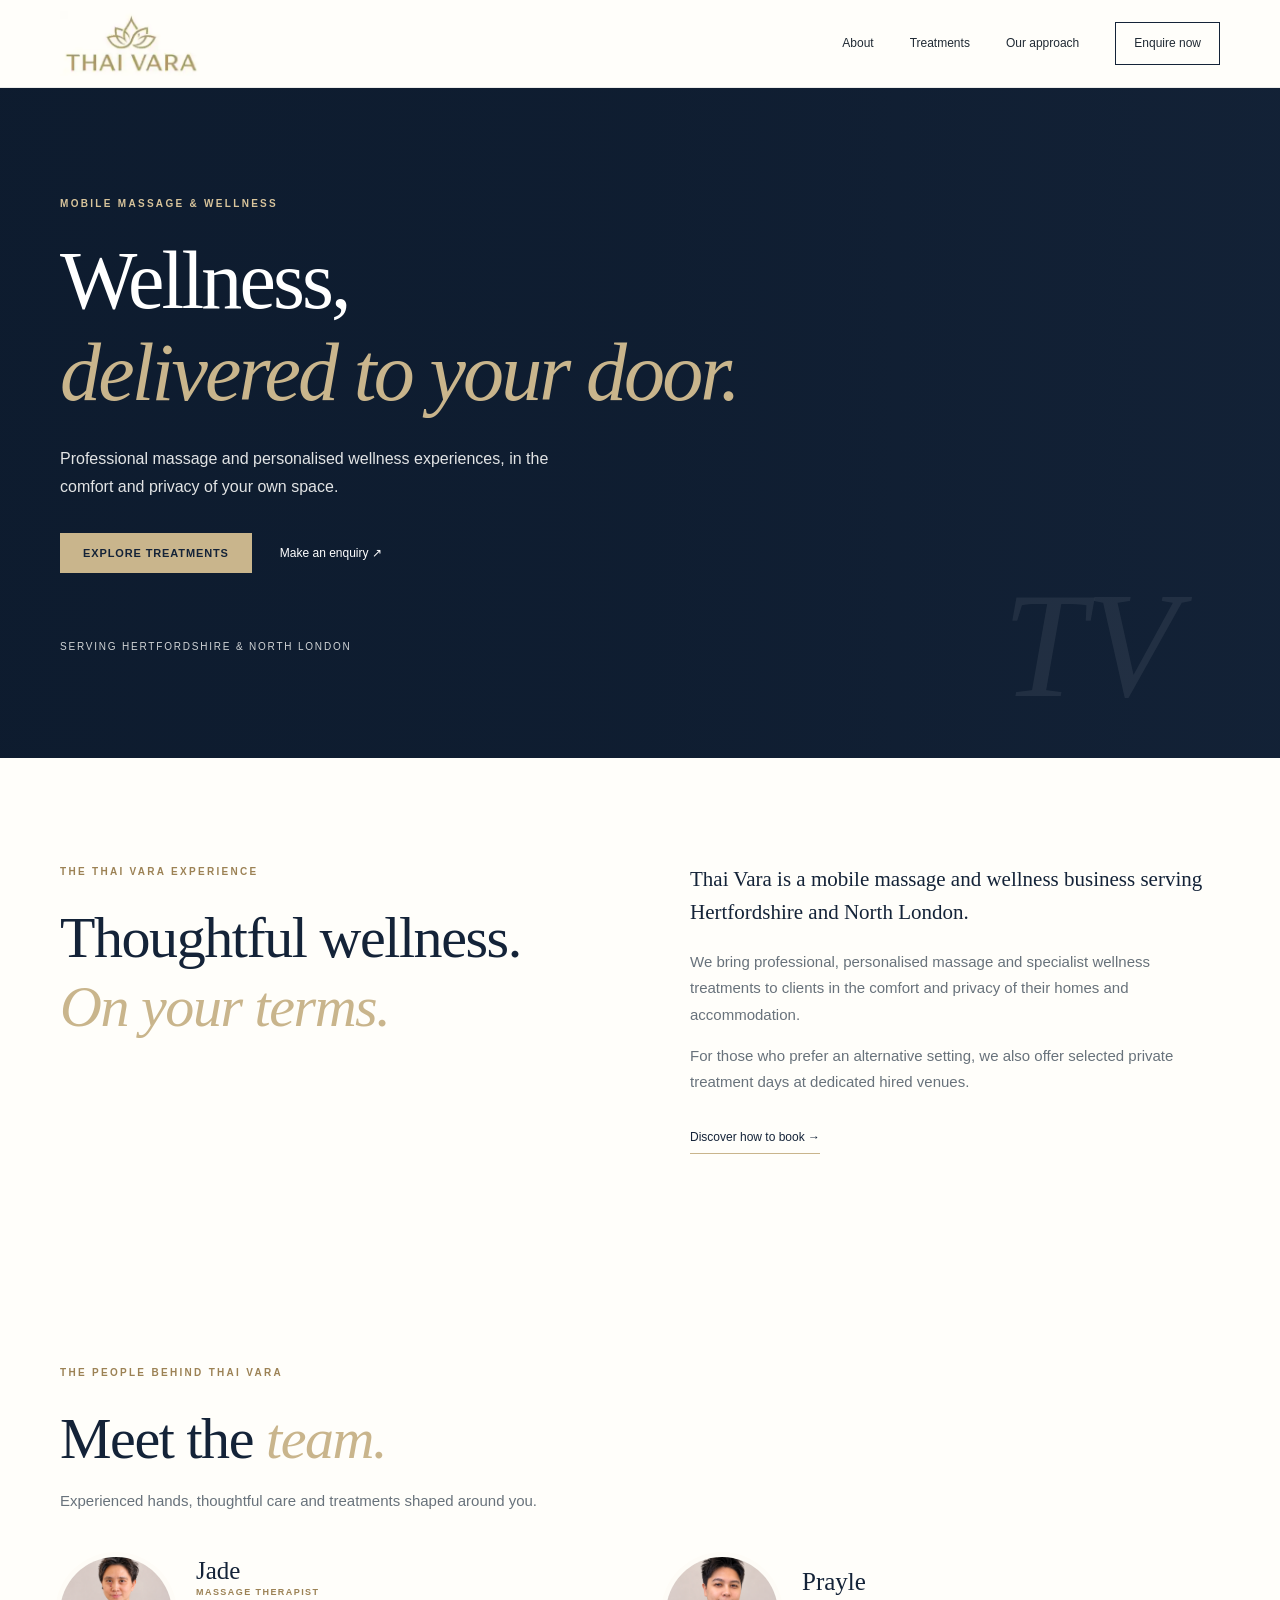
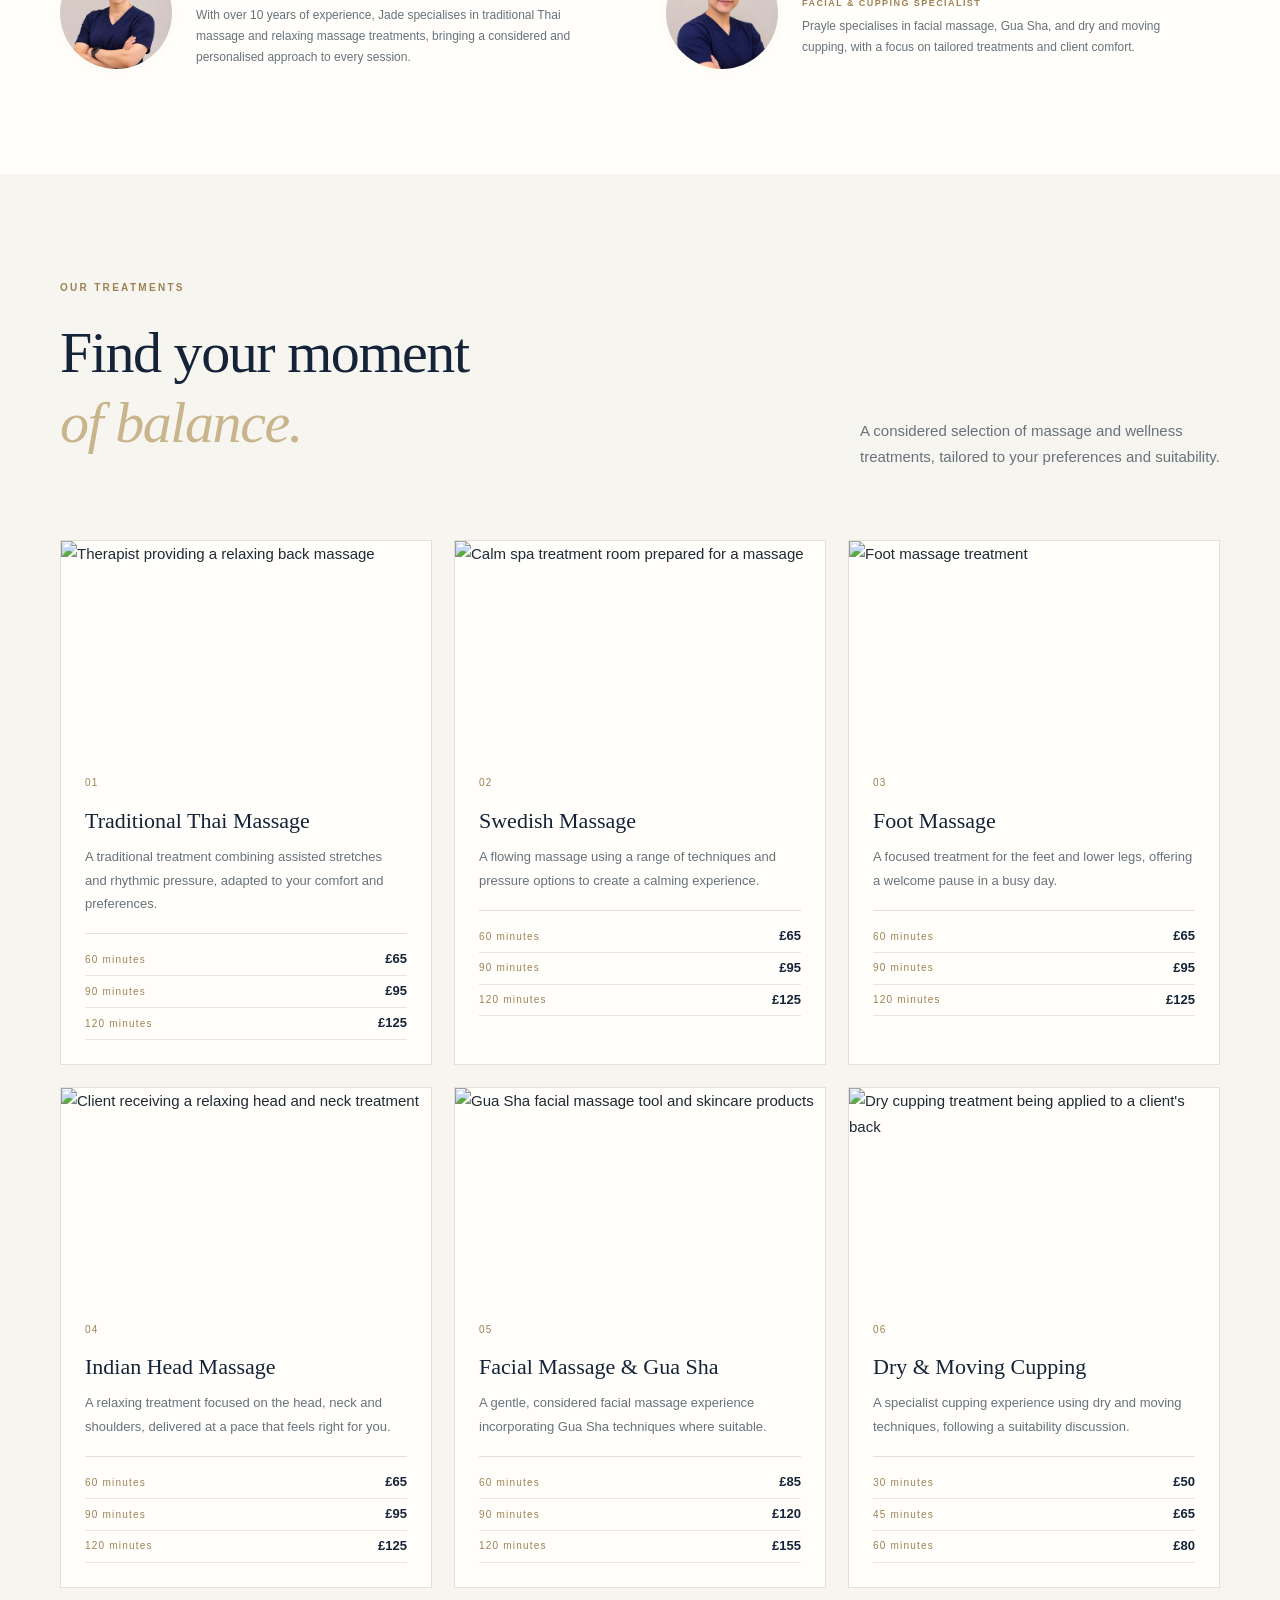
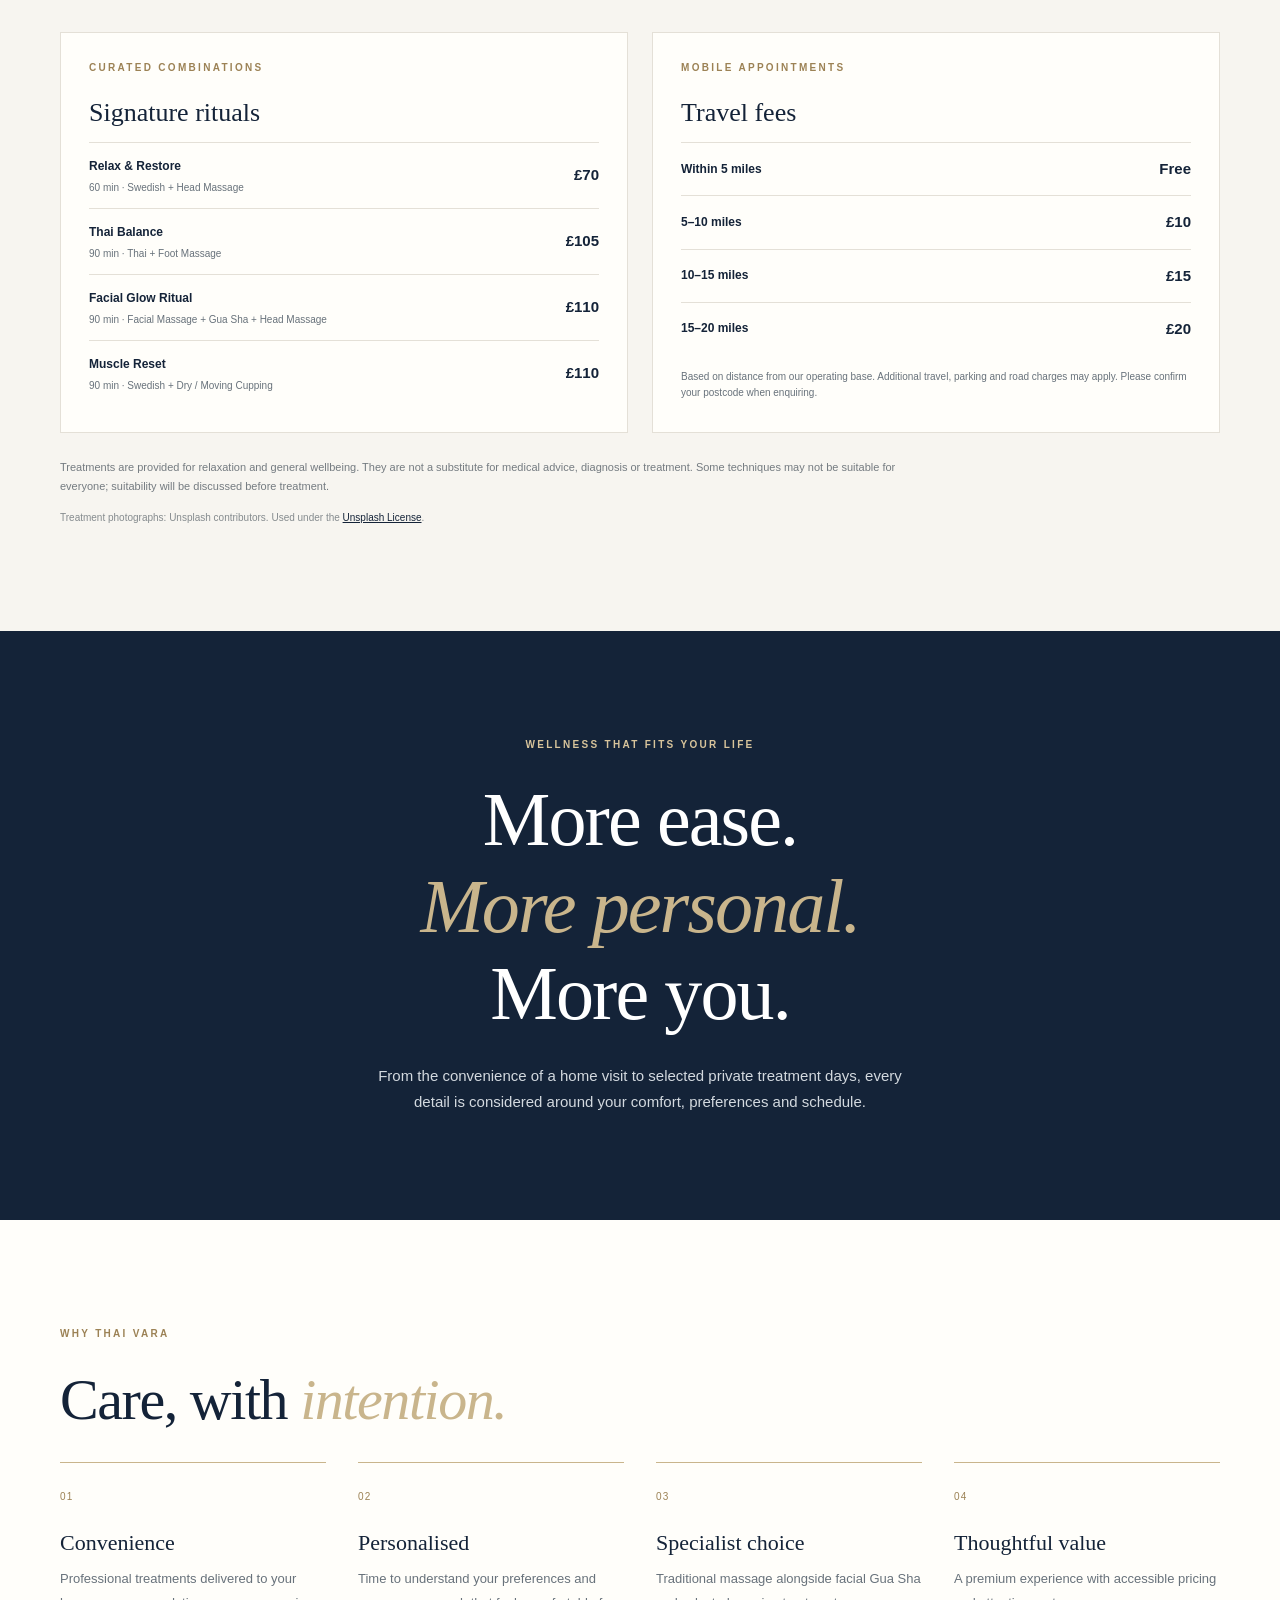
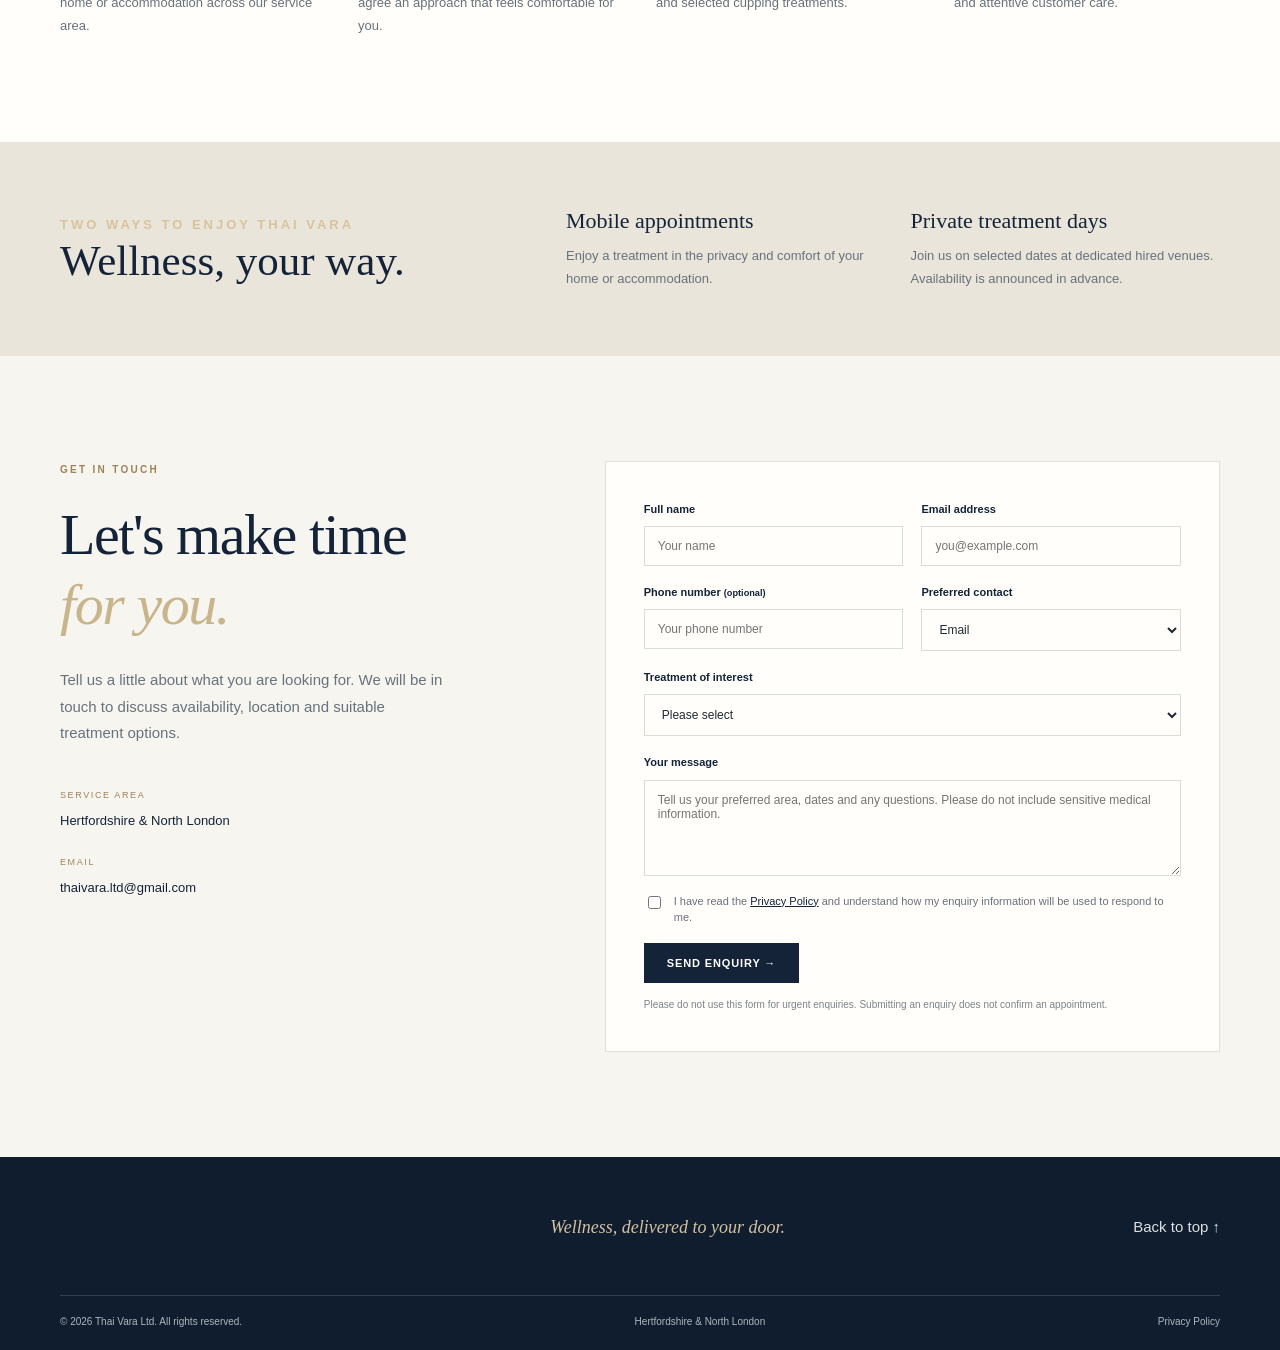
==== commit e9cd6fa8: "Use original PNG team portraits" ====
--- a/index.html
+++ b/index.html
@@ -17,7 +17,7 @@
 <main id="main">
 <section class="hero" id="home"><div class="heroimg"></div><div class="shade"></div><div class="wrap herocontent"><p class="eyebrow gold">MOBILE MASSAGE & WELLNESS</p><h1>Wellness,<br><em>delivered to your door.</em></h1><p class="herotext">Professional massage and personalised wellness experiences, in the comfort and privacy of your own space.</p><div class="actions"><a class="btn goldbtn" href="#services">Explore treatments</a><a class="lightlink" href="#contact">Make an enquiry ↗</a></div><p class="location">SERVING HERTFORDSHIRE & NORTH LONDON</p></div><span class="watermark">TV</span></section>
 <section class="section" id="about"><div class="wrap twocol"><div><p class="eyebrow">THE THAI VARA EXPERIENCE</p><h2>Thoughtful wellness.<br><em>On your terms.</em></h2></div><div class="copy"><p class="lead">Thai Vara is a mobile massage and wellness business serving Hertfordshire and North London.</p><p>We bring professional, personalised massage and specialist wellness treatments to clients in the comfort and privacy of their homes and accommodation.</p><p>For those who prefer an alternative setting, we also offer selected private treatment days at dedicated hired venues.</p><a class="under" href="#contact">Discover how to book →</a></div></div></section>
-<section class="section team" id="team"><div class="wrap"><div class="team-heading"><p class="eyebrow">THE PEOPLE BEHIND THAI VARA</p><h2>Meet the <em>team.</em></h2><p class="team-intro">Experienced hands, thoughtful care and treatments shaped around you.</p></div><div class="team-grid"><article class="team-member"><img src="/assets/jade.webp" alt="Jade, massage therapist" loading="lazy"><div><h3>Jade</h3><p class="team-role">MASSAGE THERAPIST</p><p>With over 10 years of experience, Jade specialises in traditional Thai massage and relaxing massage treatments, bringing a considered and personalised approach to every session.</p></div></article><article class="team-member"><img src="/assets/prayle.webp" alt="Prayle, facial and cupping specialist" loading="lazy"><div><h3>Prayle</h3><p class="team-role">FACIAL & CUPPING SPECIALIST</p><p>Prayle specialises in facial massage, Gua Sha, and dry and moving cupping, with a focus on tailored treatments and client comfort.</p></div></article></div></div></section><section class="section services" id="services"><div class="wrap"><div class="sectionhead"><div><p class="eyebrow">OUR TREATMENTS</p><h2>Find your moment<br><em>of balance.</em></h2></div><p class="note">A considered selection of massage and wellness treatments, tailored to your preferences and suitability.</p></div><div class="cards">
+<section class="section team" id="team"><div class="wrap"><div class="team-heading"><p class="eyebrow">THE PEOPLE BEHIND THAI VARA</p><h2>Meet the <em>team.</em></h2><p class="team-intro">Experienced hands, thoughtful care and treatments shaped around you.</p></div><div class="team-grid"><article class="team-member"><img src="/assets/Jade.png" alt="Jade, massage therapist" loading="lazy"><div><h3>Jade</h3><p class="team-role">MASSAGE THERAPIST</p><p>With over 10 years of experience, Jade specialises in traditional Thai massage and relaxing massage treatments, bringing a considered and personalised approach to every session.</p></div></article><article class="team-member"><img src="/assets/Prayle.png" alt="Prayle, facial and cupping specialist" loading="lazy"><div><h3>Prayle</h3><p class="team-role">FACIAL & CUPPING SPECIALIST</p><p>Prayle specialises in facial massage, Gua Sha, and dry and moving cupping, with a focus on tailored treatments and client comfort.</p></div></article></div></div></section><section class="section services" id="services"><div class="wrap"><div class="sectionhead"><div><p class="eyebrow">OUR TREATMENTS</p><h2>Find your moment<br><em>of balance.</em></h2></div><p class="note">A considered selection of massage and wellness treatments, tailored to your preferences and suitability.</p></div><div class="cards">
 <article><img src="https://images.unsplash.com/photo-1639162906614-0603b0ae95fd?auto=format&fit=crop&w=900&q=82" alt="Therapist providing a relaxing back massage" loading="lazy"><div class="cardbody"><span>01</span><h3>Traditional Thai Massage</h3><p>A traditional treatment combining assisted stretches and rhythmic pressure, adapted to your comfort and preferences.</p><div class="price-list"><div><span>60 minutes</span><strong>£65</strong></div><div><span>90 minutes</span><strong>£95</strong></div><div><span>120 minutes</span><strong>£125</strong></div></div></div></article>
 <article><img src="https://images.unsplash.com/photo-1540555700478-4be289fbecef?auto=format&fit=crop&w=900&q=82" alt="Calm spa treatment room prepared for a massage" loading="lazy"><div class="cardbody"><span>02</span><h3>Swedish Massage</h3><p>A flowing massage using a range of techniques and pressure options to create a calming experience.</p><div class="price-list"><div><span>60 minutes</span><strong>£65</strong></div><div><span>90 minutes</span><strong>£95</strong></div><div><span>120 minutes</span><strong>£125</strong></div></div></div></article>
 <article><img src="https://images.unsplash.com/photo-1728497872660-cc6b16238c3a?auto=format&fit=crop&w=900&q=82" alt="Foot massage treatment" loading="lazy"><div class="cardbody"><span>03</span><h3>Foot Massage</h3><p>A focused treatment for the feet and lower legs, offering a welcome pause in a busy day.</p><div class="price-list"><div><span>60 minutes</span><strong>£65</strong></div><div><span>90 minutes</span><strong>£95</strong></div><div><span>120 minutes</span><strong>£125</strong></div></div></div></article>
--- a/styles.css
+++ b/styles.css
@@ -4,3 +4,6 @@
 .team{background:var(--paper)}.team-heading{max-width:650px;margin-bottom:42px}.team-heading h2{margin-bottom:12px}.team-intro{color:var(--muted);max-width:480px}.team-grid{display:grid;grid-template-columns:1fr 1fr;gap:52px}.team-member{display:flex;align-items:center;gap:24px;max-width:520px}.team-member img{width:112px;height:112px;min-width:112px;border-radius:50%;object-fit:cover;object-position:center 35%;box-shadow:0 0 0 5px var(--cream);filter:contrast(1.06) saturate(1.03)}.team-member h3{font:400 25px var(--serif);color:var(--navy);margin:0 0 2px}.team-member .team-role{font:700 9px var(--sans);letter-spacing:.16em;color:#9c8255;margin:0 0 8px}.team-member p:last-child{font-size:12px;line-height:1.75;color:var(--muted);margin:0}
 @media(max-width:800px){.team-grid{gap:30px}.team-member{gap:18px}.team-member img{width:100px;height:100px;min-width:100px}}
 @media(max-width:640px){.brand-mark img{width:125px;max-height:60px}.team-grid{grid-template-columns:1fr;gap:30px}.team-member{max-width:none;align-items:flex-start}.team-member img{width:92px;height:92px;min-width:92px}.team-member h3{font-size:23px}}
+
+.brand-mark.inverse img{filter:brightness(0) invert(1)}
+.price-list{border-top:1px solid var(--line);margin-top:18px;padding-top:10px}.price-list div{display:flex;justify-content:space-between;align-items:center;padding:4px 0;border-bottom:1px solid #e9e5dd;font-size:12px;color:var(--muted)}.price-list strong{color:var(--navy);font-size:13px}.extras-pricing{display:grid;grid-template-columns:1fr 1fr;gap:24px;margin-top:44px}.ritual-pricing,.travel-pricing{background:var(--paper);border:1px solid var(--line);padding:26px 28px}.ritual-pricing h3,.travel-pricing h3{font:400 26px var(--serif);color:var(--navy);margin:0 0 14px}.ritual-row{display:flex;justify-content:space-between;align-items:center;gap:18px;padding:13px 0;border-top:1px solid var(--line)}.ritual-row strong{display:block;color:var(--navy);font-size:12px}.ritual-row small{display:block;color:var(--muted);font-size:10px;line-height:1.5;margin-top:3px}.ritual-row>b{white-space:nowrap;color:var(--navy);font-size:15px}.travel-note{font-size:10px;line-height:1.6;color:var(--muted);margin:14px 0 0}@media(max-width:640px){.extras-pricing{grid-template-columns:1fr;gap:16px}.ritual-pricing,.travel-pricing{padding:22px 20px}}
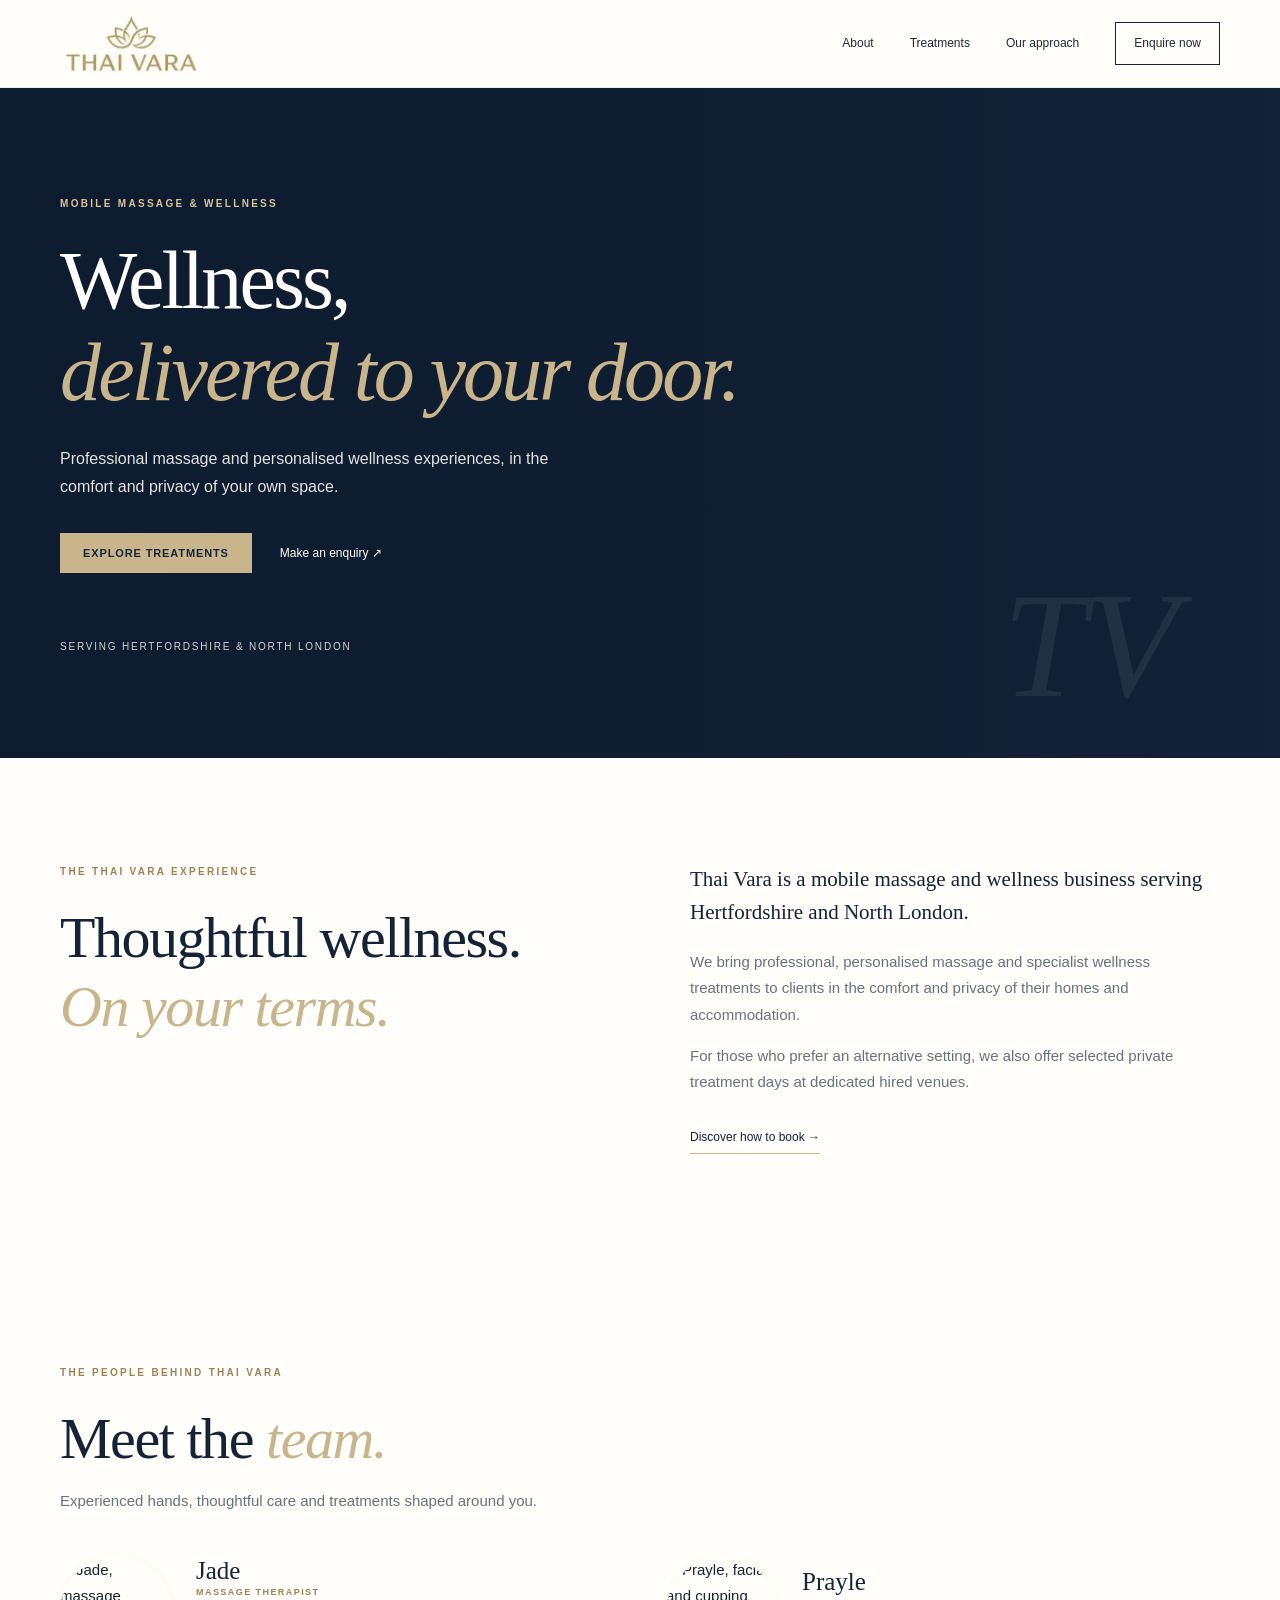
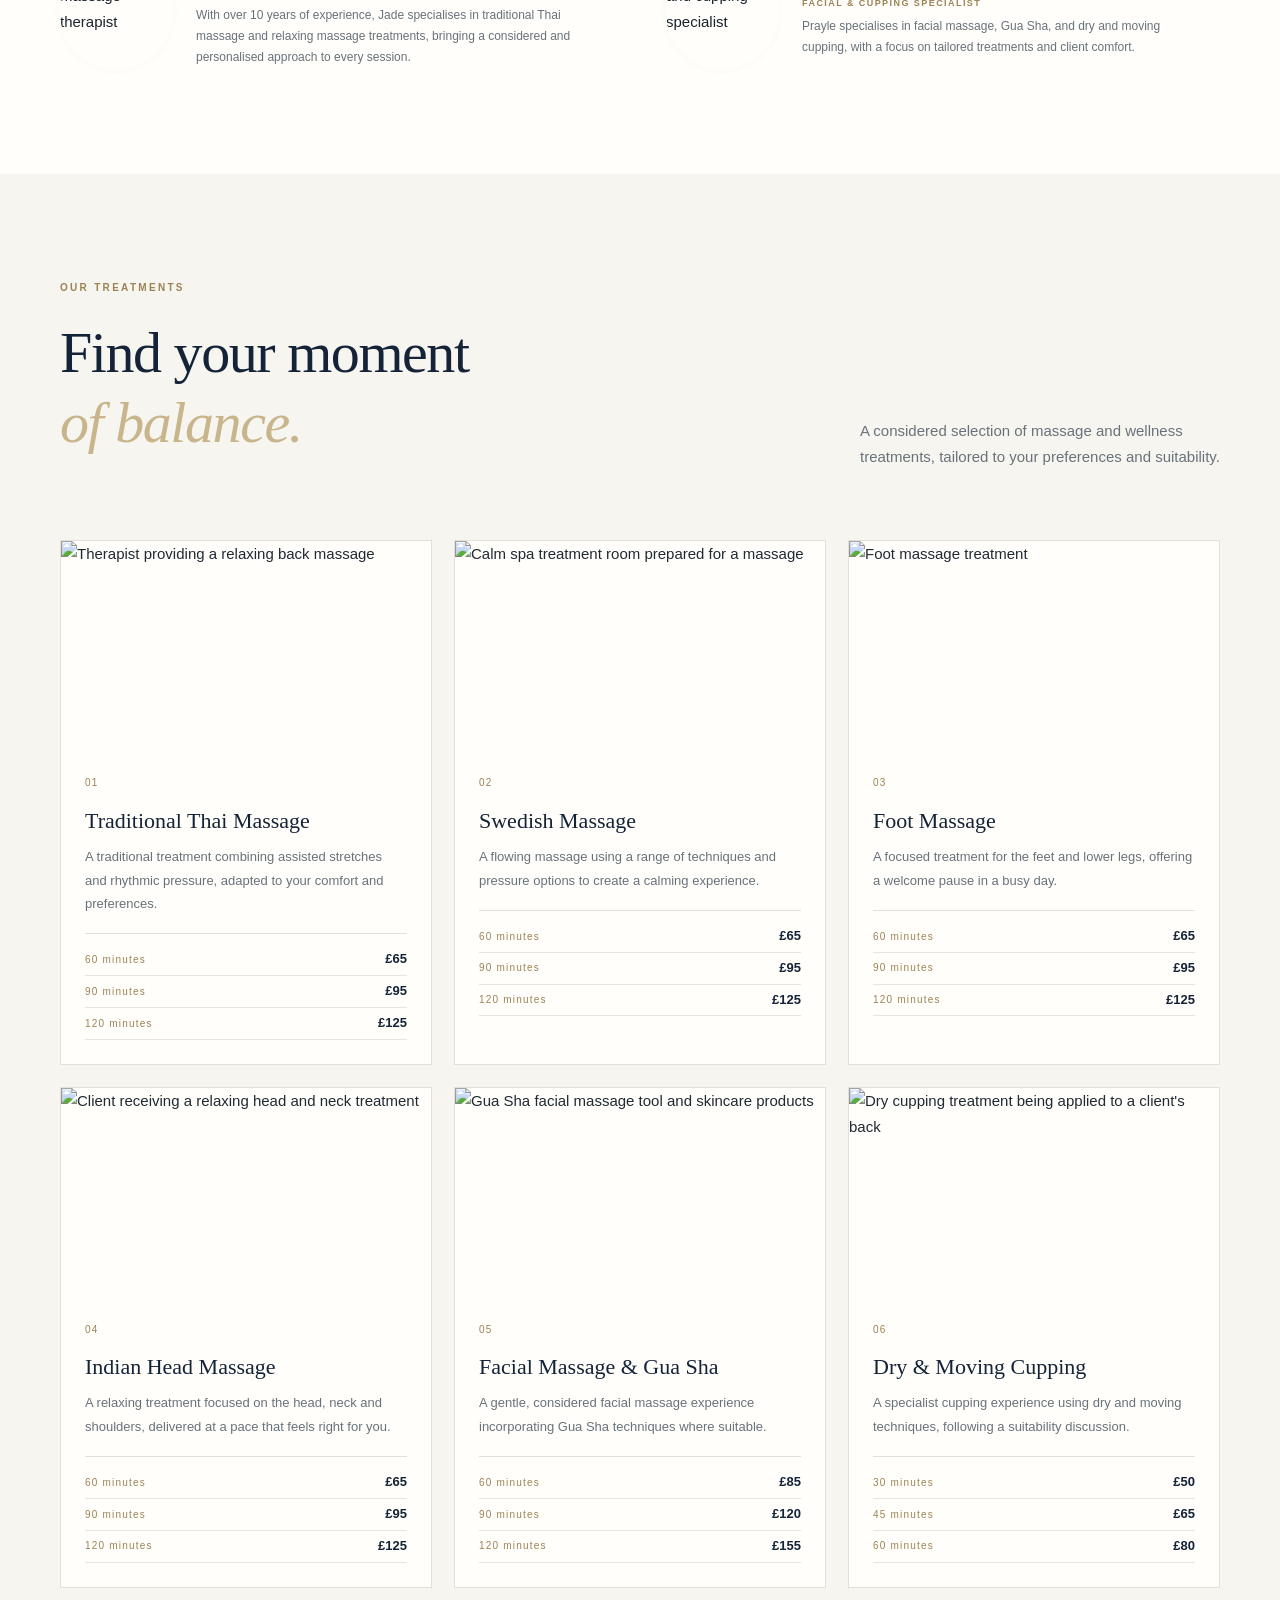
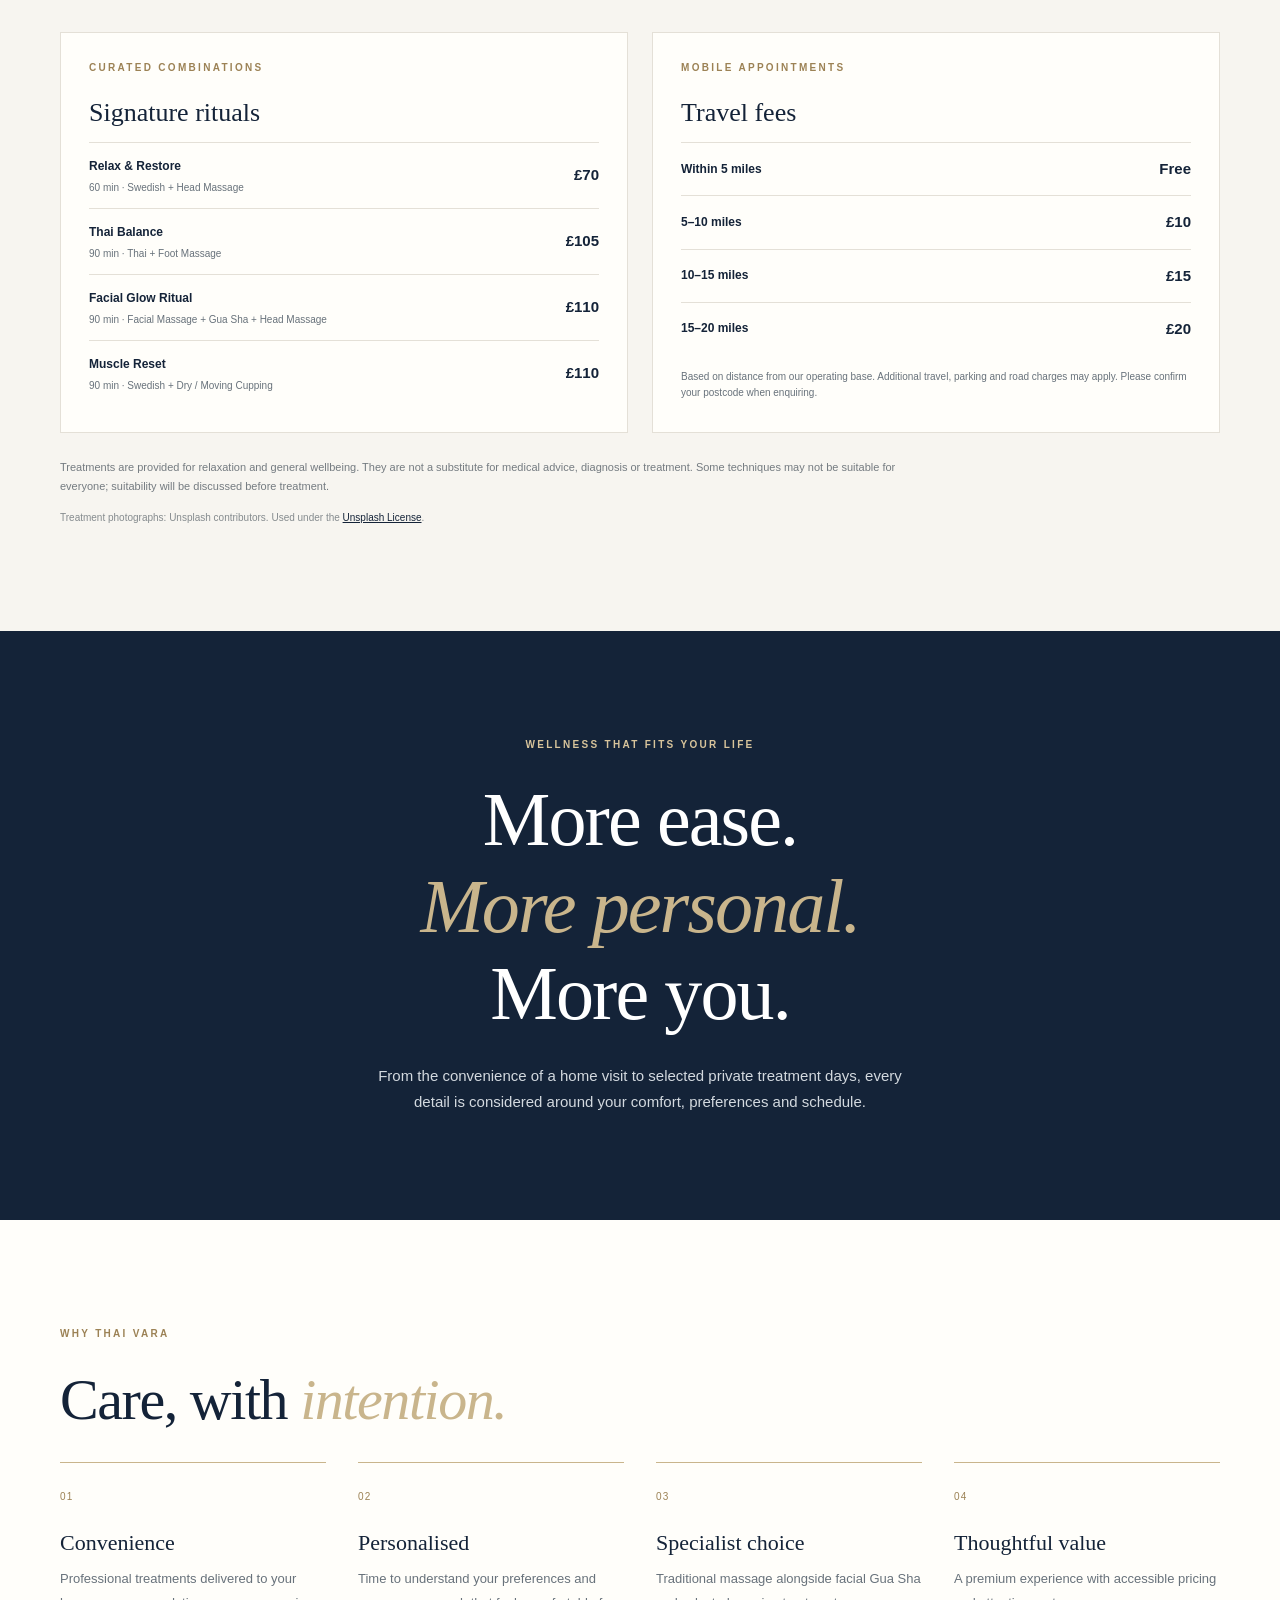
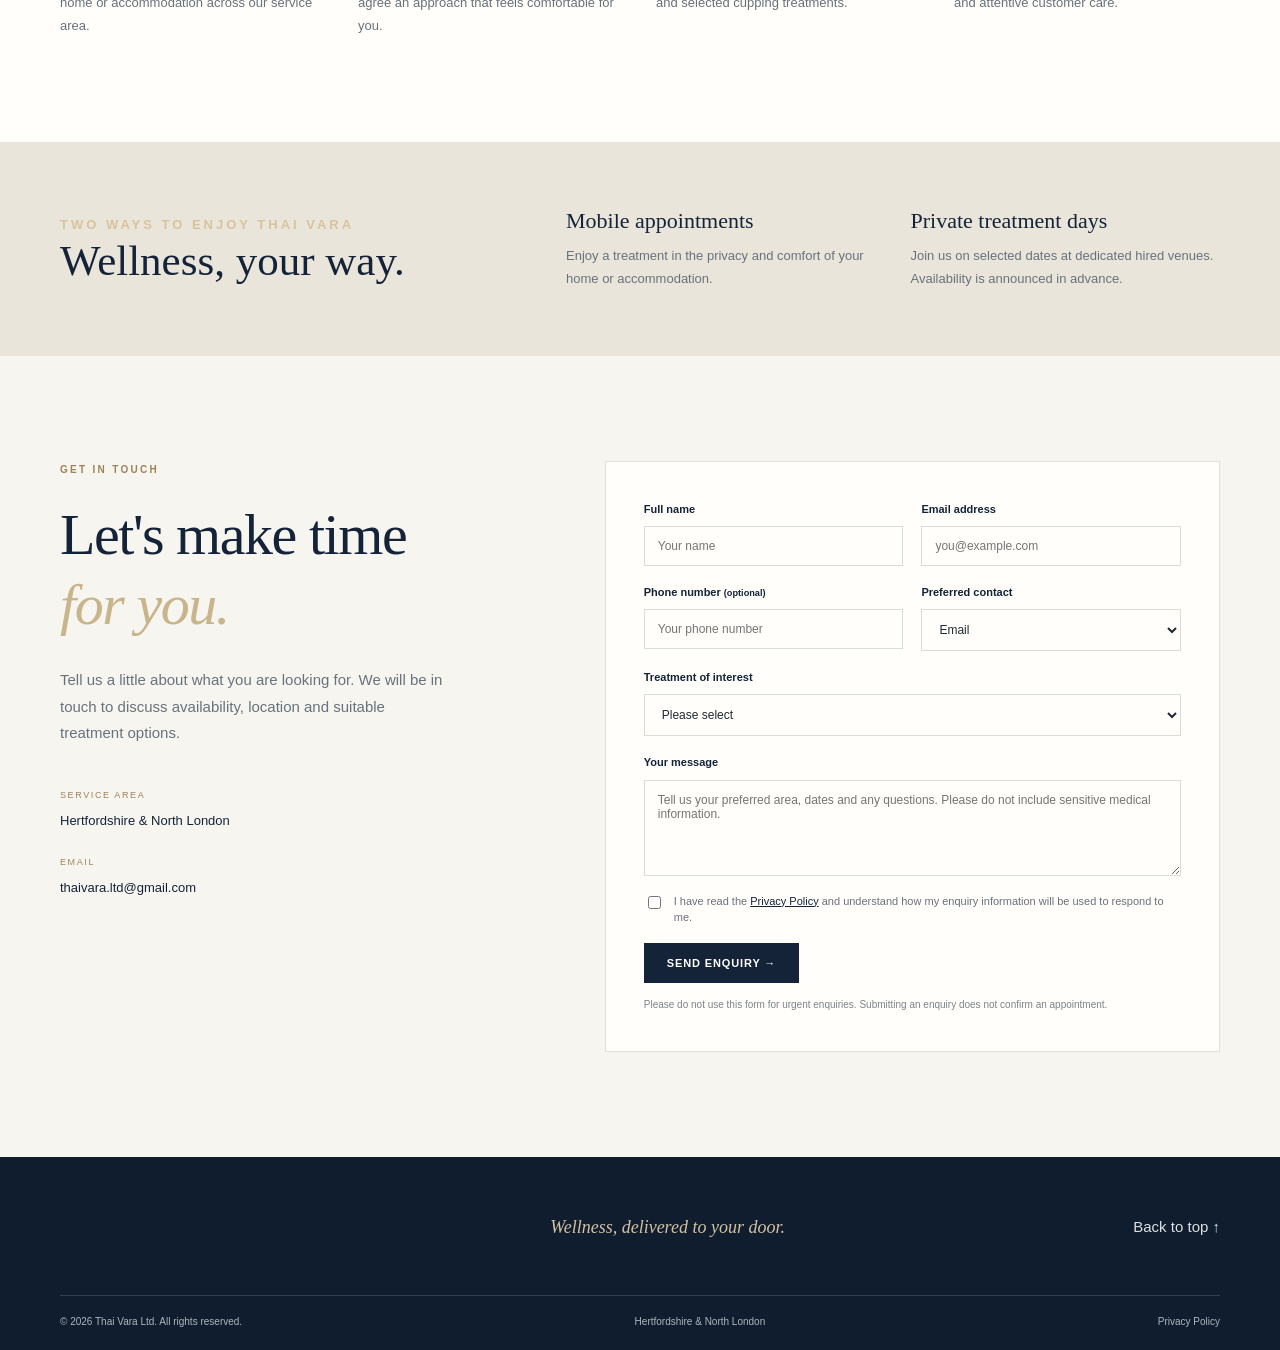
==== commit 4c4cb0d0: "Load original team portraits from permanent GitHub assets" ====
--- a/index.html
+++ b/index.html
@@ -17,7 +17,7 @@
 <main id="main">
 <section class="hero" id="home"><div class="heroimg"></div><div class="shade"></div><div class="wrap herocontent"><p class="eyebrow gold">MOBILE MASSAGE & WELLNESS</p><h1>Wellness,<br><em>delivered to your door.</em></h1><p class="herotext">Professional massage and personalised wellness experiences, in the comfort and privacy of your own space.</p><div class="actions"><a class="btn goldbtn" href="#services">Explore treatments</a><a class="lightlink" href="#contact">Make an enquiry ↗</a></div><p class="location">SERVING HERTFORDSHIRE & NORTH LONDON</p></div><span class="watermark">TV</span></section>
 <section class="section" id="about"><div class="wrap twocol"><div><p class="eyebrow">THE THAI VARA EXPERIENCE</p><h2>Thoughtful wellness.<br><em>On your terms.</em></h2></div><div class="copy"><p class="lead">Thai Vara is a mobile massage and wellness business serving Hertfordshire and North London.</p><p>We bring professional, personalised massage and specialist wellness treatments to clients in the comfort and privacy of their homes and accommodation.</p><p>For those who prefer an alternative setting, we also offer selected private treatment days at dedicated hired venues.</p><a class="under" href="#contact">Discover how to book →</a></div></div></section>
-<section class="section team" id="team"><div class="wrap"><div class="team-heading"><p class="eyebrow">THE PEOPLE BEHIND THAI VARA</p><h2>Meet the <em>team.</em></h2><p class="team-intro">Experienced hands, thoughtful care and treatments shaped around you.</p></div><div class="team-grid"><article class="team-member"><img src="/assets/Jade.png" alt="Jade, massage therapist" loading="lazy"><div><h3>Jade</h3><p class="team-role">MASSAGE THERAPIST</p><p>With over 10 years of experience, Jade specialises in traditional Thai massage and relaxing massage treatments, bringing a considered and personalised approach to every session.</p></div></article><article class="team-member"><img src="/assets/Prayle.png" alt="Prayle, facial and cupping specialist" loading="lazy"><div><h3>Prayle</h3><p class="team-role">FACIAL & CUPPING SPECIALIST</p><p>Prayle specialises in facial massage, Gua Sha, and dry and moving cupping, with a focus on tailored treatments and client comfort.</p></div></article></div></div></section><section class="section services" id="services"><div class="wrap"><div class="sectionhead"><div><p class="eyebrow">OUR TREATMENTS</p><h2>Find your moment<br><em>of balance.</em></h2></div><p class="note">A considered selection of massage and wellness treatments, tailored to your preferences and suitability.</p></div><div class="cards">
+<section class="section team" id="team"><div class="wrap"><div class="team-heading"><p class="eyebrow">THE PEOPLE BEHIND THAI VARA</p><h2>Meet the <em>team.</em></h2><p class="team-intro">Experienced hands, thoughtful care and treatments shaped around you.</p></div><div class="team-grid"><article class="team-member"><img src="https://raw.githubusercontent.com/praylep/thai-vara-website/main/assets/Jade.png" alt="Jade, massage therapist" loading="lazy"><div><h3>Jade</h3><p class="team-role">MASSAGE THERAPIST</p><p>With over 10 years of experience, Jade specialises in traditional Thai massage and relaxing massage treatments, bringing a considered and personalised approach to every session.</p></div></article><article class="team-member"><img src="https://raw.githubusercontent.com/praylep/thai-vara-website/main/assets/Prayle.png" alt="Prayle, facial and cupping specialist" loading="lazy"><div><h3>Prayle</h3><p class="team-role">FACIAL & CUPPING SPECIALIST</p><p>Prayle specialises in facial massage, Gua Sha, and dry and moving cupping, with a focus on tailored treatments and client comfort.</p></div></article></div></div></section><section class="section services" id="services"><div class="wrap"><div class="sectionhead"><div><p class="eyebrow">OUR TREATMENTS</p><h2>Find your moment<br><em>of balance.</em></h2></div><p class="note">A considered selection of massage and wellness treatments, tailored to your preferences and suitability.</p></div><div class="cards">
 <article><img src="https://images.unsplash.com/photo-1639162906614-0603b0ae95fd?auto=format&fit=crop&w=900&q=82" alt="Therapist providing a relaxing back massage" loading="lazy"><div class="cardbody"><span>01</span><h3>Traditional Thai Massage</h3><p>A traditional treatment combining assisted stretches and rhythmic pressure, adapted to your comfort and preferences.</p><div class="price-list"><div><span>60 minutes</span><strong>£65</strong></div><div><span>90 minutes</span><strong>£95</strong></div><div><span>120 minutes</span><strong>£125</strong></div></div></div></article>
 <article><img src="https://images.unsplash.com/photo-1540555700478-4be289fbecef?auto=format&fit=crop&w=900&q=82" alt="Calm spa treatment room prepared for a massage" loading="lazy"><div class="cardbody"><span>02</span><h3>Swedish Massage</h3><p>A flowing massage using a range of techniques and pressure options to create a calming experience.</p><div class="price-list"><div><span>60 minutes</span><strong>£65</strong></div><div><span>90 minutes</span><strong>£95</strong></div><div><span>120 minutes</span><strong>£125</strong></div></div></div></article>
 <article><img src="https://images.unsplash.com/photo-1728497872660-cc6b16238c3a?auto=format&fit=crop&w=900&q=82" alt="Foot massage treatment" loading="lazy"><div class="cardbody"><span>03</span><h3>Foot Massage</h3><p>A focused treatment for the feet and lower legs, offering a welcome pause in a busy day.</p><div class="price-list"><div><span>60 minutes</span><strong>£65</strong></div><div><span>90 minutes</span><strong>£95</strong></div><div><span>120 minutes</span><strong>£125</strong></div></div></div></article>
